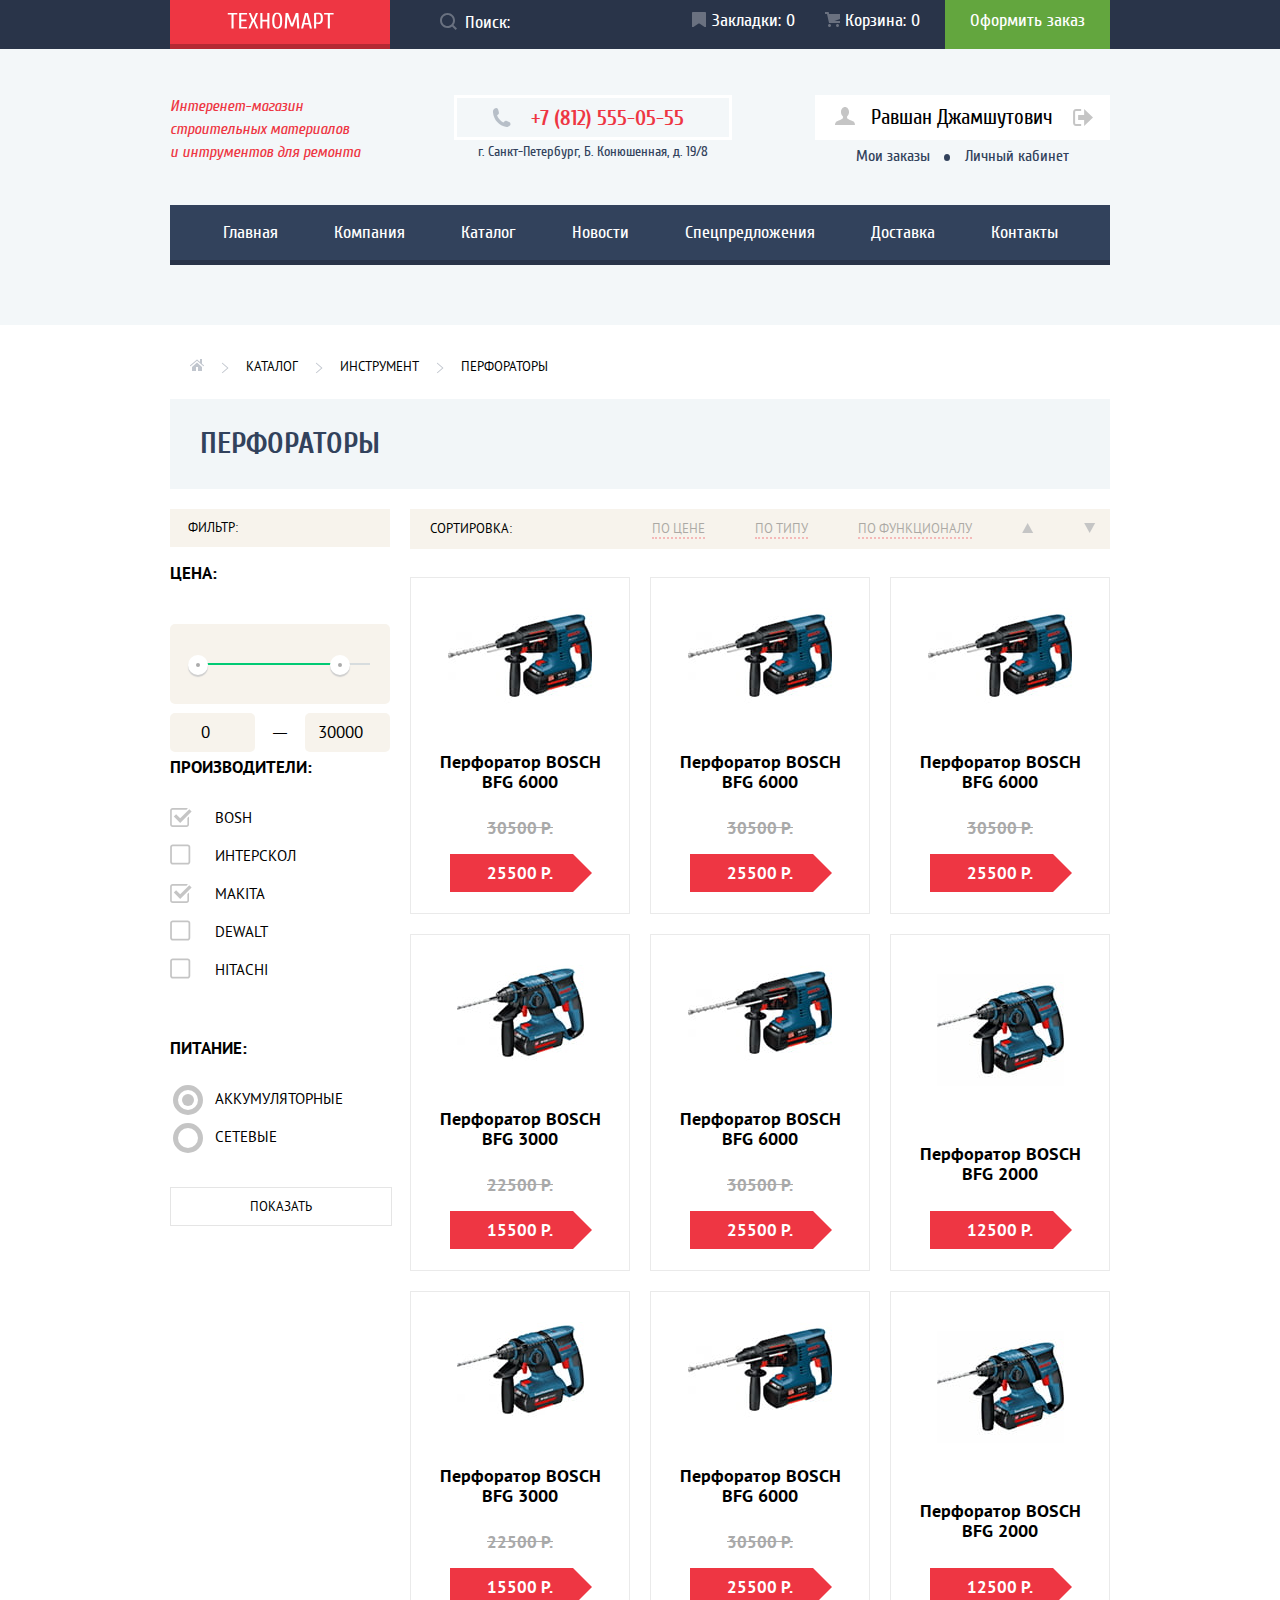
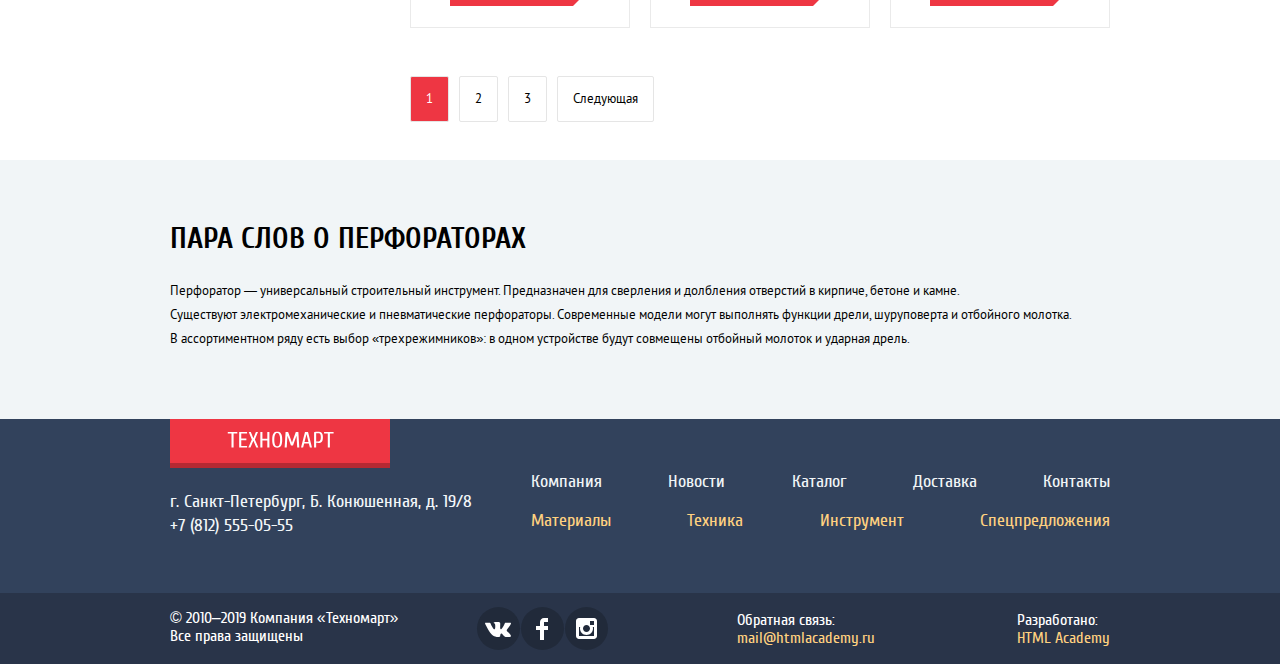
==== catalog.html @ a6823193 "слайдер" ====
<!DOCTYPE html>
<html class="page-catalog" lang="ru">
  <head>
    <meta charset="utf-8">
    <title>Каталог интернет-магазина Техномарт</title>
    <link href="./css/normalize.css" rel="stylesheet">
    <link href="./css/style.css" rel="stylesheet">
  </head>
  <body class="catalog-body">

    <header class="main-header">

      <section class="header-top">
        <div class="header-top-container">
          <h2 class="visually-hidden">Панель пользователя</h2>
          <a class="main-logo" href="index.html">
            <img src="img/logo.svg" width="107" height="17" alt="Логотип интернет-магазина «Техномарт»">
          </a>
          <form class="search-header" method="get" action="https://echo.htmlacademy.ru">
            <input id="search-header-input" name="search" type="text">
            <label class="search-header-top" for="search-header-input">Поиск:</label>
            <svg class="search-header-image" width="17" height="17" viewBox="0 0 17 17" fill="none" xmlns="http://www.w3.org/2000/svg">
              <path fill-rule="evenodd" clip-rule="evenodd" d="M13.458 12.044L17 15.586L15.586 17L12.044 13.458C10.782 14.421 9.21 15 7.5 15C3.35786 15 0 11.6421 0 7.5C0 3.35786 3.35786 0 7.5 0C11.6421 0 15 3.35786 15 7.5C15.0001 9.14309 14.4581 10.7403 13.458 12.044ZM7.5 2C4.467 2 2 4.467 2 7.5C2.00331 10.5362 4.4638 12.9967 7.5 13C10.532 13 13 10.532 13 7.5C13 4.467 10.532 2 7.5 2Z" fill="white" opacity=".3"/>
            </svg>
          </form>
          <div class="header-top-navigation">
            <a class="bookmarks-header-top" href="#">Закладки: 0</a>
            <a class="cart-header-top" href="#">Корзина: 0</a>
            <a class="order-header-top" href="#">Оформить заказ</a>
          </div>
        </div>
      </section>

      <section class="header-middle">
        <div class="header-middle-container">
          <h2 class="visually-hidden">Контакты и личный кабинет</h2>
          <i class="header-text">Интеренет-магазин строительных материалов и&nbsp;интрументов для ремонта</i>
          <div class="contact-header">
            <a class="phone-header" href="tel:+78125550555">+7 (812) 555-05-55</a>
            <p class="adress-header">г. Санкт-Петербург, Б. Конюшенная, д. 19/8</p>
          </div>
          <div class="user">
            <div class="user-name">
              <a class="persona-name" href="#">Равшан Джамшутович
                <svg class="user-avatar-image" width="20" height="18" viewBox="0 0 20 18" fill="none" xmlns="http://www.w3.org/2000/svg">
                  <path d="M17.881 14.166C15.737 13.431 13.625 12.5 12.674 11.776C12.017 11.275 11.904 10.158 12.157 9.361C13.275 8.458 14.021 6.884 14.021 5.083C14.021 2.276 12.221 0 10 0C7.77902 0 5.97901 2.276 5.97901 5.083C5.97901 6.884 6.72501 8.457 7.84201 9.36C8.09501 10.158 7.98302 11.275 7.32502 11.776C6.37502 12.5 4.26201 13.43 2.11801 14.166C-0.0259852 14.902 1.48343e-05 18 1.48343e-05 18H20C20 18 20.025 14.901 17.881 14.166Z" fill="#C5C5C5"/>
                </svg>
              </a>
              <a class="user-login-image" href="#">
                <svg width="20" height="17" viewBox="0 0 20 17" fill="none" xmlns="http://www.w3.org/2000/svg">
                  <path d="M20 8.5L11.125 0V6H5.125V11H11.125V17L20 8.5Z" fill="#C5C5C5"/>
                  <path d="M2.10598 13.952V3.048C2.12398 2.672 2.27698 1.991 3.11598 1.991H8.14297V0H3.11598C0.937975 0 0.111975 1.81 0.0869751 3.027V13.973C0.111975 15.189 0.937975 17 3.11598 17H8.14297V15.01H3.11598C2.27698 15.01 2.12398 14.327 2.10598 13.952Z" fill="#C5C5C5"/>
                </svg>
              </a>
            </div>
            <div class="persona-container">
              <a class="persona" href="#">Мои заказы</a>
              <a class="persona" href="#">Личный кабинет</a>
            </div>
          </div>
        </div>
      </section>

      <section class="header-bottom">
        <div class="header-bottom-container">
          <h2 class="visually-hidden">Главная навигация</h2>
          <nav class="header-navigation">
            <ul class="header-navigation-list">
              <li class="header-navigation-item">
                <a class="header-navigation-link" href="index.html">Главная</a>
              </li>
              <li class="header-navigation-item">
                <a class="header-navigation-link" href="#">Компания</a>
              </li>
              <li class="header-navigation-item">
                <a class="header-navigation-link" href="#">Каталог</a>
              </li>
              <li class="header-navigation-item">
                <a class="header-navigation-link" href="#">Новости</a>
              </li>
              <li class="header-navigation-item">
                <a class="header-navigation-link" href="#">Спецпредложения</a>
              </li>
              <li class="header-navigation-item">
                <a class="header-navigation-link" href="#">Доставка</a>
              </li>
              <li class="header-navigation-item">
                <a class="header-navigation-link" href="#">Контакты</a>
              </li>
            </ul>
          </nav>
        </div>
      </section>
    </header>

    <main>
      <h1 class="visually-hidden">Интернет-магазин «Техномарт»</h1>
      <div class="popular-container">
        <ul class="breadcrumbs-list">
          <li class="breadcrumbs-item">
            <a class="breadcrumbs-link" href="index.html">
              <img src="img/icon-home.svg" width="14" height="12" alt="Возврат на главную страницу" >
            </a>
          <li class="breadcrumbs-item">
            <a class="breadcrumbs-link" href="#">Каталог</a>
          </li>
          <li class="breadcrumbs-item">
            <a class="breadcrumbs-link" href="#">Инструмент</a>
          </li>
          <li class="breadcrumbs-item breadcrumbs-current">
            <a class="breadcrumbs-link" href="#">Перфораторы</a>
          </li>
        </ul>
      </div>

      <h1 class="title-catalog popular-container"><span>Перфораторы</span></h1>

      <div class="filter-container">
        <section class="filters">
          <h2 class="filter-title">Фильтр:</h2>
          <form class="filter" method="get" action="https://echo.htmlacademy.ru">
            <fieldset>
              <legend class="filter-legend">Цена:</legend>
              <div class="range-filter">
                <div class="range-controls">
                  <div class="scale">
                    <div class="bar"></div>
                  </div>
                  <div class="toggle toggle-min" tabindex="0"></div>
                  <div class="toggle toggle-max" tabindex="0"></div>
                </div>
                <div class="price-controls">
                  <label class="min-price">
                    <input type="number" name="min-price" value="0">
                  </label>
                  <span>&mdash;</span>
                  <label class="max-price">
                    <input type="number" name="max-price" value="30000">
                  </label>
                </div>
              </div>
              <legend class="filter-legend">Производители:</legend>
              <ul>
                <li class="filter-option filter-checkbox">
                  <input class="visually-hidden filter-input-checkbox filter-input" type="checkbox" name="Bosh" id="filter-Bosh" checked>
                  <label for="filter-Bosh">Bosh</label>
                  <svg class="checkbox-on" width="28" height="23" viewBox="0 0 28 23" fill="none" xmlns="http://www.w3.org/2000/svg">
                    <path d="M7.44735 7.48604L4.61835 10.315L12.4013 18.098L26.3333 4.16604L23.5053 1.33704L12.4013 12.439L7.44735 7.48604Z" fill="#C5C5C5"/>
                    <path d="M21.1624 20C21.1624 20.542 20.7044 21 20.1624 21H3.16235C2.62035 21 2.16235 20.542 2.16235 20V3C2.16235 2.458 2.62035 2 3.16235 2H20.0704L21.6554 0.415C21.2034 0.146542 20.688 0.00329969 20.1624 0H3.16235C1.51235 0 0.162354 1.35 0.162354 3V20C0.162354 21.65 1.51235 23 3.16235 23H20.1624C21.8124 23 23.1624 21.65 23.1624 20V10.171L21.1624 12.171V20Z" fill="#C5C5C5"/>
                </svg>
                </li>
                <li class="filter-option filter-checkbox">
                  <input class="visually-hidden filter-input-checkbox filter-input" type="checkbox" name="interscol" id="filter-interscol">
                  <label for="filter-interscol">Интерскол</label>
                  <svg class="checkbox-off" width="24" height="23" viewBox="0 0 24 23" fill="none" xmlns="http://www.w3.org/2000/svg">
                    <path fill-rule="evenodd" clip-rule="evenodd" d="M3.16235 0H20.1624C21.8124 0 23.1624 1.35 23.1624 3V20C23.1624 21.65 21.8124 23 20.1624 23H3.16235C1.51235 23 0.162354 21.65 0.162354 20V3C0.162354 1.35 1.51235 0 3.16235 0ZM21.1624 3C21.1624 2.458 20.7044 2 20.1624 2H3.16235C2.62035 2 2.16235 2.458 2.16235 3V20C2.16235 20.542 2.62035 21 3.16235 21H20.1624C20.7044 21 21.1624 20.542 21.1624 20V3Z" fill="#C5C5C5"/>
                  </svg>
                </li>
                <li class="filter-option filter-checkbox">
                  <input class="visually-hidden filter-input-checkbox filter-input" type="checkbox" name="Makita" id="filter-Makita" checked>
                  <label for="filter-Makita">Makita</label>
                  <svg class="checkbox-on" width="28" height="23" viewBox="0 0 28 23" fill="none" xmlns="http://www.w3.org/2000/svg">
                    <path d="M7.44735 7.48604L4.61835 10.315L12.4013 18.098L26.3333 4.16604L23.5053 1.33704L12.4013 12.439L7.44735 7.48604Z" fill="#C5C5C5"/>
                    <path d="M21.1624 20C21.1624 20.542 20.7044 21 20.1624 21H3.16235C2.62035 21 2.16235 20.542 2.16235 20V3C2.16235 2.458 2.62035 2 3.16235 2H20.0704L21.6554 0.415C21.2034 0.146542 20.688 0.00329969 20.1624 0H3.16235C1.51235 0 0.162354 1.35 0.162354 3V20C0.162354 21.65 1.51235 23 3.16235 23H20.1624C21.8124 23 23.1624 21.65 23.1624 20V10.171L21.1624 12.171V20Z" fill="#C5C5C5"/>
                  </svg>
                </li>
                <li class="filter-option filter-checkbox">
                  <input class="visually-hidden filter-input-checkbox filter-input" type="checkbox" name="malin-DeWalt" id="filter-DeWalt">
                  <label for="filter-DeWalt">DeWalt</label>
                  <svg class="checkbox-off" width="24" height="23" viewBox="0 0 24 23" fill="none" xmlns="http://www.w3.org/2000/svg">
                    <path fill-rule="evenodd" clip-rule="evenodd" d="M3.16235 0H20.1624C21.8124 0 23.1624 1.35 23.1624 3V20C23.1624 21.65 21.8124 23 20.1624 23H3.16235C1.51235 23 0.162354 21.65 0.162354 20V3C0.162354 1.35 1.51235 0 3.16235 0ZM21.1624 3C21.1624 2.458 20.7044 2 20.1624 2H3.16235C2.62035 2 2.16235 2.458 2.16235 3V20C2.16235 20.542 2.62035 21 3.16235 21H20.1624C20.7044 21 21.1624 20.542 21.1624 20V3Z" fill="#C5C5C5"/>
                  </svg>

                </li>
                <li class="filter-option filter-checkbox">
                  <input class="visually-hidden filter-input-checkbox filter-input" type="checkbox" name="Hitachi" id="filter-Hitachi">
                  <label for="filter-Hitachi">Hitachi</label>
                  <svg class="checkbox-off" width="24" height="23" viewBox="0 0 24 23" fill="none" xmlns="http://www.w3.org/2000/svg">
                    <path fill-rule="evenodd" clip-rule="evenodd" d="M3.16235 0H20.1624C21.8124 0 23.1624 1.35 23.1624 3V20C23.1624 21.65 21.8124 23 20.1624 23H3.16235C1.51235 23 0.162354 21.65 0.162354 20V3C0.162354 1.35 1.51235 0 3.16235 0ZM21.1624 3C21.1624 2.458 20.7044 2 20.1624 2H3.16235C2.62035 2 2.16235 2.458 2.16235 3V20C2.16235 20.542 2.62035 21 3.16235 21H20.1624C20.7044 21 21.1624 20.542 21.1624 20V3Z" fill="#C5C5C5"/>
                  </svg>
                </li>
              </ul>
            </fieldset>
            <fieldset>
              <legend class="filter-legend">Питание:</legend>
              <ul>
                <li class="filter-option filter-radio">
                  <input class="visually-hidden filter-input-radio filter-input" type="radio" name="product-group" value="battery" id="filter-battery" checked>
                  <label class="radio-label radio-label-checked" for="filter-battery">Аккумуляторные</label>
                </li>
                <li class="filter-option filter-radio">
                  <input class="visually-hidden filter-input-radio filter-input" type="radio" name="product-group" value="electricity" id="filter-electricity">
                 <label class="radio-label" for="filter-electricity">Сетевые</label>
                </li>
              </ul>
            </fieldset>
            <a class="filter-button" href="#">Показать</a>
          </form>
        </section>

        <section>
          <div class="sorting">
            <h2 class="sorting-title">Сортировка:</h2>
            <ul class="sorting-list">
              <li class="sorting-item">
                <a class="sorting-link" href="#">По цене</a>
              </li>
              <li class="sorting-item">
                <a class="sorting-link" href="#">По типу</a>
              </li>
              <li class="sorting-item">
                <a class="sorting-link" href="#">По функционалу</a>
              </li>
              <li>
                <a class="sorting-icon" href="#">
                  <svg width="12" height="10" viewBox="0 0 12 10" fill="none" xmlns="http://www.w3.org/2000/svg">
                    <path d="M5.66235 0L11.1624 10L0.162354 10" fill="#C5C5C5"/>
                  </svg>
                </a>
              </li>
              <li>
                <a class="sorting-icon" href="#">
                  <svg width="12" height="10" viewBox="0 0 12 10" fill="none" xmlns="http://www.w3.org/2000/svg">
                    <path d="M5.66235 10L0.162354 0H11.1624" fill="#C5C5C5"/>
                  </svg>
                </a>
              </li>
            </ul>
          </div>
          <h2 class="visually-hidden">Список Перфораторов</h2>
          <ul class="card-list-catalog">
            <li class="card">
              <a class="card-title" href="#">Перфоратор BOSCH BFG 6000</a>
              <div class="card-pic-container">
                <img class="card-pic" src="img/6000.jpg" width="144" height="128" alt="Перфоратор BOSCH BFG 6000">
              </div>
              <div class="card-block-price">
                <p class="old-price"><s>30500 Р.</s></p>
                <p class="card-price">25500 Р.</p>
              </div>
              <div class="card-hover">
                <a class="card-hover-buy" href="#">Купить</a>
                <a class="card-hover-bookmarks" href="#">В закладки</a>
              </div>
            </li>
            <li class="card">
              <a class="card-title" href="#">Перфоратор BOSCH BFG 6000</a>
              <div class="card-pic-container">
                <img class="card-pic" src="img/6000.jpg" width="144" height="128" alt="Перфоратор BOSCH BFG 6000">
              </div>
              <div class="card-block-price">
                <p class="old-price"><s>30500 Р.</s></p>
                <p class="card-price">25500 Р.</p>
              </div>
              <div class="card-hover">
                <a class="card-hover-buy" href="#">Купить</a>
                <a class="card-hover-bookmarks" href="#">В закладки</a>
              </div>
            </li>
            <li class="card">
              <a class="card-title" href="#">Перфоратор BOSCH BFG 6000</a>
              <div class="card-pic-container">
                <img class="card-pic" src="img/6000.jpg" width="144" height="128" alt="Перфоратор BOSCH BFG 6000">
              </div>
              <div class="card-block-price">
                <p class="old-price"><s>30500 Р.</s></p>
                <p class="card-price">25500 Р.</p>
              </div>
              <div class="card-hover">
                <a class="card-hover-buy" href="#">Купить</a>
                <a class="card-hover-bookmarks" href="#">В закладки</a>
              </div>
            </li>
            <li class="card">
              <a class="card-title" href="#">Перфоратор BOSCH BFG 3000</a>
              <div class="card-pic-container">
                <img class="card-pic" src="img/3000.jpg" width="127" height="112" alt="Перфоратор BOSCH BFG 3000">
              </div>
              <div class="card-block-price">
                <p class="old-price"><s>22500 Р.</s></p>
                <p class="card-price">15500 Р.</p>
              </div>
              <div class="card-hover">
                <a class="card-hover-buy" href="#">Купить</a>
                <a class="card-hover-bookmarks" href="#">В закладки</a>
              </div>
            </li>
            <li class="card">
              <a class="card-title" href="#">Перфоратор BOSCH BFG 6000</a>
              <div class="card-pic-container">
                <img class="card-pic" src="img/6000.jpg" width="144" height="128" alt="Перфоратор BOSCH BFG 6000">
              </div>
              <div class="card-block-price">
                <p class="old-price"><s>30500 Р.</s></p>
                <p class="card-price">25500 Р.</p>
              </div>
              <div class="card-hover">
                <a class="card-hover-buy" href="#">Купить</a>
                <a class="card-hover-bookmarks" href="#">В закладки</a>
              </div>
            </li>
            <li class="card">
              <a class="card-title" href="#">Перфоратор BOSCH BFG 2000</a>
              <div class="card-pic-container">
                <img class="card-pic" src="img/2000.jpg" width="127" height="112" alt="Перфоратор BOSCH BFG 2000">
              </div>
              <div class="card-block-price">
                <p class="card-price">12500 Р.</p>
              </div>
              <div class="card-hover">
                <a class="card-hover-buy" href="#">Купить</a>
                <a class="card-hover-bookmarks" href="#">В закладки</a>
              </div>
            </li>
            <li class="card">
              <a class="card-title" href="#">Перфоратор BOSCH BFG 3000</a>
              <div class="card-pic-container">
                <img class="card-pic" src="img/3000.jpg" width="127" height="112" alt="Перфоратор BOSCH BFG 3000">
              </div>
              <div class="card-block-price">
                <p class="old-price"><s>22500 Р.</s></p>
                <p class="card-price">15500 Р.</p>
              </div>
              <div class="card-hover">
                <a class="card-hover-buy" href="#">Купить</a>
                <a class="card-hover-bookmarks" href="#">В закладки</a>
              </div>
            </li>
            <li class="card">
              <a class="card-title" href="#">Перфоратор BOSCH BFG 6000</a>
              <div class="card-pic-container">
                <img class="card-pic" src="img/6000.jpg" width="144" height="128" alt="Перфоратор BOSCH BFG 6000">
              </div>
              <div class="card-block-price">
                <p class="old-price"><s>30500 Р.</s></p>
                <p class="card-price">25500 Р.</p>
              </div>
              <div class="card-hover">
                <a class="card-hover-buy" href="#">Купить</a>
                <a class="card-hover-bookmarks" href="#">В закладки</a>
              </div>
            </li>
            <li class="card">
              <a class="card-title" href="#">Перфоратор BOSCH BFG 2000</a>
              <div class="card-pic-container">
                <img class="card-pic" src="img/2000.jpg" width="127" height="112" alt="Перфоратор BOSCH BFG 2000">
              </div>
              <div class="card-block-price">
                <p class="card-price">12500 Р.</p>
              </div>
              <div class="card-hover">
                <a class="card-hover-buy" href="#">Купить</a>
                <a class="card-hover-bookmarks" href="#">В закладки</a>
              </div>
            </li>
          </ul>
          <ul class="pagination-list">
            <li class="pagination-item pagination-item-current"><a>1</a></li>
            <li class="pagination-item"><a href="#">2</a></li>
            <li class="pagination-item"><a href="#">3</a></li>
            <li class="pagination-item"><a href="#">Следующая</a></li>
          </ul>
        </section>
      </div>
      <div class="catalog-text">
        <div class="popular-container">
          <h2 class="catalog-text-heading">Пара слов о перфораторах</h2>
          <p class="catalog-text-content">Перфоратор — универсальный строительный инструмент. Предназначен для сверления и долбления отверстий в кирпиче, бетоне и камне.
            <br>Существуют электромеханические и пневматические перфораторы. Современные модели могут выполнять функции дрели, шуруповерта и отбойного молотка.
            В&nbsp;ассортиментном ряду есть выбор «трехрежимников»: в одном устройстве будут совмещены отбойный молоток и ударная дрель.
          </p>
        </div>
      </div>
    </main>

  <footer class="page-footer">
    <section class="footer-top">
      <div class="footer-top-container">
        <div class="footer-contact-container">
          <a class="main-logo">
            <img src="img/logo.svg" width="107" height="17" alt="Логотип интернет-магазина «Техномарт»">
          </a>
          <h2 class="visually-hidden">Контакты</h2>
          <div class="contact-footer">
            <p class="adress-footer">г. Санкт-Петербург, Б. Конюшенная, д. 19/8</p>
            <a class="phone-footer" href="tel:+78125550555">+7 (812) 555-05-55</a>
          </div>
        </div>
        <div class="footer-navigation-container">
          <nav class="footer-navigation">
            <ul class="footer-navigation-list">
              <li class="footer-navigation-item">
                <a class="footer-navigation-link" href="#">Компания</a>
              </li>
              <li class="footer-navigation-item">
                <a class="footer-navigation-link" href="#">Новости</a>
              </li>
              <li class="footer-navigation-item">
                <a class="footer-navigation-link" href="#">Каталог</a>
              </li>
              <li class="footer-navigation-item">
                <a class="footer-navigation-link" href="#">Доставка</a>
              </li>
              <li class="footer-navigation-item">
                <a class="footer-navigation-link" href="#">Контакты</a>
              </li>
            </ul>
          </nav>
          <ul class="footer-navigation-catalog-list">
            <li class="footer-navigation-catalog-item">
              <a class="footer-navigation-catalog-link" href="#">Материалы</a>
            </li>
            <li class="footer-navigation-catalog-item">
              <a class="footer-navigation-catalog-link" href="#">Техника</a>
            </li>
            <li class="footer-navigation-catalog-item">
              <a class="footer-navigation-catalog-link" href="#">Инструмент</a>
            </li>
            <li class="footer-navigation-catalog-item">
              <a class="footer-navigation-catalog-link" href="#">Спецпредложения</a>
            </li>
          </ul>
        </div>
      </div>
    </section>

    <section class="footer-bottom">
      <div class="popular-container footer-bottom-container">
        <p class="footer-bottom-text">
          © 2010–2019 Компания «Техномарт»<br>
          Все права защищены
        </p>
        <div class="footer-social">
          <h2 class="visually-hidden">Соц сети</h2>
          <ul class="social-list">
            <li>
              <a class="social-button" href="#">
                <span class="visually-hidden">Вконтакте</span>
                <img src="img/icon-vk.svg">
              </a>
            </li>
            <li>
              <a class="social-button" href="#">
                <span class="visually-hidden">Фейсбук</span>
                <img src="img/icon-fb.svg">
              </a>
            </li>
            <li>
              <a class="social-button" href="#">
                <span class="visually-hidden">Инстаграм</span>
                <img src="img/icon-insta.svg">
              </a>
            </li>
          </ul>
        </div>
        <div class="feedback">
          <p class="footer-copyright-text">Обратная связь:</p>
          <a class="footer-copyright-link" href="https://mail@htmlacademy.ru">mail@htmlacademy.ru</a>
        </div>
        <div class="feedback">
          <p class="footer-copyright-text">Разработано:</p>
          <a  class="footer-copyright-link" href="https://htmlacademy.ru">HTML Academy</a>
        </div>
      </div>
    </section>
  </footer>

  </body>
</html>
---- css/style.css ----
@charset "utf-8";

/*fonts*/

@font-face {
  font-family: 'Cuprum';
  font-style: normal;
  font-weight: 400;
  src: url('../fonts/cuprum.woff2') format('woff2'),
  url('../fonts/cuprum.woff') format('woff');
  font-display: swap;
}

@font-face {
  font-family: 'Cuprum';
  font-style: italic;
  font-weight: 400;
  src: url('../fonts/cuprumitalic.woff2') format('woff2'),
  url('../fonts/cuprumitalic.woff') format('woff');
  font-display: swap;
}

@font-face {
  font-family: 'Cuprum';
  font-style: normal;
  font-weight: 700;
  src: url('../fonts/cuprumbold.woff2') format('woff2'),
  url('../fonts/cuprumbold.woff') format('woff');
  font-display: swap;
}

@font-face {
  font-family: 'PT Sans';
  font-style: normal;
  font-weight: 400;
  src: url('../fonts/ptsans.woff2') format('woff2'),
  url('../fonts/ptsans.woff') format('woff');
  font-display: swap;
}

@font-face {
  font-family: 'PT Sans';
  font-style: normal;
  font-weight: 700;
  src: url('../fonts/ptsansbold.woff2') format('woff2'),
  url('../fonts/ptsansbold.woff') format('woff');
  font-display: swap;
}

:root {
  --black-basic: #000000;
  --white-basic: #ffffff;
  --white-text-rgba: rgba(255, 255, 255, 0.5);
  --white-background-rgba: rgba(255, 255, 255, 0.3);
  --yellow-text: #FFD180;

  --red-basic: #EE3643;
  --red-hover: #CA2C37;
  --red-click: #BA2732;

  --green-basic: #63A63E;
  --green-hover: #5FBB2D;
  --green-click: #518534;

  --gray-header-top: #293449;
  --gray-navigation: #32425C;
  --gray-navigation-click: #1D2739;
  --gray-basic: #3D546F;
  --gray-basic-light: #C5C5C5;
  --gray-radio-hover: #B5B5B5;
  --gray-background-service: #F1F5F7;
  --gray-title: #F9F5F0;
  --gray-filter: #F7F3EC;
  --gray-old-price: #A9A9A9;
  --gray-border: #EAEAEA;

  --yellow-special: #FFBF47;
  --blue-special: #3BBCE3;
  --purpule-special: #DC91D8;
  --green-special: #8ED78F;
  --yellow-delivery: #FFC047;
}

/* Global */

body {
  min-width: 940px;
  font-family: "Cuprum", Arial, sans-serif;
  font-size: 14px;
  line-height: 24px;
  font-weight: 400;
  box-sizing: border-box;
}

.page a, .page-catalog a {
  text-decoration: none;
  box-sizing: border-box;
}

.button {
  display: flex;
  flex-wrap: wrap;
  justify-content: center;
  align-items: center;
  font-size: 14px;
  line-height: 18px;
  text-align: center;
  text-transform: uppercase;
  width: 192px;
  min-height: 38px;
  color: var(--white-basic);
  background-color: var(--red-basic);
  box-sizing: border-box;
}

.button:hover {
  background-color: var(--red-hover);
}

.button:active {
  background-color: var(--red-click);
}


.visually-hidden {
  position: absolute;
  width: 1px;
  height: 1px;
  margin: -1px;
  border: 0;
  padding: 0;
  white-space: nowrap;
  clip-path: inset(100%);
  clip: rect(0 0 0 0);
  overflow: hidden;
}

/*Grid*/

.page, .page-catalog {
  height: 100%;
}

.page-body, .catalog-body {
  min-height: 100%;
  display: grid;
  grid-template-rows: min-content 1fr min-content;
  align-content: start;
  box-sizing: border-box;
}

/* header */

.main-header {
  display: grid;
  grid-template-rows: min-content 1fr min-content;
  margin-bottom: 10px;
  box-sizing: border-box;
}

/* header-top */

.header-top {
  background-color: var(--gray-header-top);
  box-sizing: border-box;
}
.header-top-container {
  display: flex;
  justify-content: space-between;
  width: 940px;
  min-height: 42px;
  margin: 0 auto;
  padding: 0;
  box-sizing: border-box;
}

.main-logo, .main-logo:hover {
  background-color: var(--red-basic);
  box-shadow: inset 0 -5px 0 rgba(0, 0, 0, 0.24);
  width: 220px;
  text-align: center;
  padding-top: 12px;
  padding-bottom: 12px;
  box-sizing: border-box;
}

.main-logo:active {
  background-color: var(--red-click);
}

.header-top-navigation {
  display: flex;
  flex-wrap: wrap;
  margin: 0;
  padding: 0;
  list-style: none;
  min-height: 42px;
  box-sizing: border-box;
}

.header-top-navigation a {
  display: block;
  padding: 9px 25px;
  box-sizing: border-box;
}

.search-header-top, .header-top-navigation a {
  font-size: 18px;
  color: var(--white-basic);
  box-sizing: border-box;
}

.search-header {
  position: relative;
  display: inline-block;
  box-sizing: border-box;
}

.search-header:hover .search-header-image path {
  opacity: 1;
}

.search-header input {
  min-height: 42px;
  padding-left: 42px;
  width: 228px;
  border: none;
  background-color: var(--gray-header-top);
  box-sizing: border-box;
}

.search-header-top {
  margin-left: 40px;
  position: absolute;
  top: 11px;
  left: 0;
  box-sizing: border-box;
}

.search-header input:active,
.search-header input:focus {
  background-color: var(--white-basic);
}

.search-header-image {
  position: absolute;
  left: 15px;
  top: 13px;
  width: 17px;
  height: 17px;
  box-sizing: border-box;
}

.search-header input:focus +label +.search-header-image path {
  fill: var(--red-basic);
  opacity: 1;
}

.search-header input:focus +label {
  opacity: 0;
}

.bookmarks-header-top, .cart-header-top {
  position: relative;
  padding-left: 30px;
  box-sizing: border-box;
}

.bookmarks-header-top:active,
.cart-header-top:active,
.bookmarks-header-top:active:before,
.cart-header-top:active:before {
  background-color: #161D29;
  opacity: 0.5;
}

.cart-header-top::before {
  content: "";
  position: absolute;
  top: 12px;
  left: 5px;
  width: 15px;
  height: 15px;
  background-image: url("../img/icon-cart.svg");
  background-repeat: no-repeat;
  background-position: 0 0;
  opacity: 0.3;
  box-sizing: border-box;
}

.bookmarks-header-top::before {
  content: "";
  position: absolute;
  top: 12px;
  left: 5px;
  width: 15px;
  height: 15px;
  background-image: url("../img/icon-bookmark.svg");
  background-repeat: no-repeat;
  background-position: 0 0;
  opacity: 0.3;
  box-sizing: border-box;
}
.bookmarks-header-top:hover:before,
.cart-header-top:hover:before {
  opacity: 1;
}

.order-header-top {
  background-color: var(--green-basic);
  box-sizing: border-box;
 }

.order-header-top:hover {
  background-color: var(--green-hover);
}

.order-header-top:active {
  background-color: var(--green-click);
  color: var(--white-text-rgba);
}

/*header-middle*/

.header-middle {
  background-color: #F3F7F9;
  box-sizing: border-box;
}
.header-middle-container {
  display: flex;
  justify-content: space-between;
  align-items: flex-start;
  width: 940px;
  margin: auto;
  margin-top: 46px;
  margin-bottom: 40px;
  padding: 0;
  box-sizing: border-box;
}

.header-text {
  height: auto;
  font-size: 16px;
  line-height: 23px;
  max-width: 200px;
  color: var(--red-basic);
  box-sizing: border-box;
}

.contact-header {
  box-sizing: border-box;
}

.phone-header {
  display: flex;
  min-height: 45px;
  align-items: center;
  position: relative;
  font-size: 21px;
  line-height: 30px;
  font-weight: 700;
  padding-left: 74px;
  padding-right: 45px;
  color: var(--red-basic);
  background-color: #F3F7F9;
  border: 3px solid var(--white-basic);
  box-sizing: border-box;
}

.phone-header::before {
  content: "";
  position: absolute;
  left: 35px;
  top: 10px;
  width: 19px;
  height: 19px;
  background-image: url("../img/icon-phone.svg");
  background-repeat: no-repeat;
  background-position: 0 0;
  box-sizing: border-box;
}

.adress-header {
  color: var(--gray-navigation);
  text-align: center;
  box-sizing: border-box;
  margin: 0;
}

.authorization {
  display: flex;
  align-items: center;
  justify-self: end;
  box-sizing: border-box;
}

.authorization-login, .authorization-registration {
  display: flex;
  align-items: center;
  min-height: 45px;
  font-size: 21px;
  line-height: 21px;
  text-align: center;
  color: var(--black-basic);
  background-color: var(--white-basic);
  box-sizing: border-box;
}

.authorization-login {
  position: relative;
  padding-left: 45px;
  padding-right: 27px;
  box-sizing: border-box;
}

.authorization-registration {
  padding-left: 24px;
  padding-right: 24px;
  margin-left: 10px;
  box-sizing: border-box;
}

.authorization a:hover {
  color: var(--red-basic);
}

.authorization-login:hover path,
.persona-name:hover path,
.user-login-image:hover path {
  fill: var(--gray-basic);
}

.authorization-login:active path,
.persona-name:active path,
.user-login-image:active path {
  fill: var(--gray-basic-light);
}

.authorization a:active {
  color: var(--gray-basic-light);
}

.authorization-login-image {
  position: absolute;
  width: 21px;
  height: 17px;
  left: 20px;
  top: 13px;
  box-sizing: border-box;
}

/* header-bottom */

.header-bottom {
  background-color: #F3F7F9;
  box-sizing: border-box;
}

.header-bottom-container {
  margin: auto;
  margin-bottom: 60px;
  width: 940px;
  background-color: var(--gray-navigation);
  box-shadow: inset 0 -5px 0 var(--gray-header-top);
  box-sizing: border-box;
}

.header-navigation-list {
  display: flex;
  justify-items: center;
  flex-wrap: wrap;
  margin: 0;
  padding: 0;
  list-style: none;
  min-height: 60px;
  box-sizing: border-box;
}

.header-navigation-item {
  list-style: none;
}

.header-navigation-link {
  display: block;
  padding: 16px 28px 20px;
  font-size: 18px;
  color: var(--white-basic);
  box-sizing: border-box;
}

.header-navigation li:first-child {
  padding-left: 25px;
  box-sizing: border-box;
}

.header-navigation-link:hover {
  background-color: var(--gray-header-top);
}

.header-navigation-link:active {
  opacity: 0.5;
  background-color: var(--gray-navigation-click);
}

/*main */

/* features */

.popular-container {
  width: 940px;
  margin: 0 auto;
  padding: 0;
  box-sizing: border-box;
}
.features {
  display: grid;
  grid-template-columns: repeat(3,1fr);
  grid-template-rows: repeat(3,1fr);
  gap: 20px;
  width: 940px;
  margin: 0 auto;
  margin-top: 49px;
  padding: 0;
  box-sizing: border-box;
}
.feature-item {
  display: flex;
  flex-direction: column;
  align-items: start;
  justify-content: center;
  position: relative;
  margin: 0;
  padding: 0;
  box-sizing: border-box;
}
.feature-name {
  font-weight: 700;
  font-size: 24px;
  line-height: 30px;
  padding-left: 23px;
  padding-bottom: 7px;
  color: var(--white-basic);
  box-sizing: border-box;
}

.feature-link {
  display: flex;
  justify-content: center;
  align-items: center;
  line-height: 18px;
  width: 135px;
  height: 38px;
  box-sizing: border-box;
  text-transform: uppercase;
  margin-left: 23px;
  margin-top: 7px;
  color: var(--white-basic);
  background-color: var(--white-background-rgba);
}

.feature-link:hover {
  background-color: rgba(197, 197, 197, 0.3);
}

.feature-link:active {
  background-color: rgba(169, 169, 169, 0.3);
}

.feature-image {
  position: absolute;
  right: 15%;
  top: 25%;
  box-sizing: border-box;
}

.feature-materials {
  background-color: var(--yellow-special);
}

.feature-materials::after {
  content: "";
  position: absolute;
  right: 0;
  top: 0;
  width: 70px;
  height: 70px;
  background-image: url("../img/new.svg");
  background-repeat: no-repeat;
  background-position: 0 0;
  box-sizing: border-box;
}

.feature-tool {
  background-color: var(--blue-special);
}

.feature-technics {
  background-color: var(--purpule-special);
}

.feature-discount {
  background-color: var(--green-special);
}

.feature-delivery {
  background-color: var(--yellow-delivery);
}

.slider {
  grid-column-start: 1;
  grid-column-end: 3;
  grid-row-start: 2;
  grid-row-end: 4;
  position: relative;
  width: 620px;
  height: 266px;
  padding-left: 24px;
  box-sizing: border-box;
}

.slider-wrapper-1 {
  background-color: var(--red-basic);
  background-image: url("../img/man.jpg");
}

.slider-wrapper-2 {
  background-color: var(--red-basic);
  background-image: url("../img/man-2.jpg");
}

.slider-list {
  margin: 0;
  padding: 0;
  list-style: none;
}

.slide {
  display: none;
}

.slide-current {
  display: block;
}

.slider-title {
  font-size: 30px;
  line-height: 30px;
  text-transform: uppercase;
  color: var(--white-basic);
  margin-top: 23px;
  margin-bottom: 0;
  box-sizing: border-box;
}

.slider-text {
  font-size: 18px;
  color: var(--white-basic);
  margin-top: 5px;
  box-sizing: border-box;
}

.button-control-back, .button-control-next {
  padding: 0;
  width: 22px;
  height: 40px;
  background-color: transparent;
  border: none;
  box-sizing: border-box;
  cursor: pointer;
}

.button-control-back {
  position: absolute;
  top: 45%;
  background-image: url("../img/icon-left.svg");
  background-repeat: no-repeat;
  background-position: 0 0;
}
.button-control-next {
  position: absolute;
  top: 45%;
  right: 20px;
  background-image: url("../img/icon-left.svg");
  transform: rotate(180deg);
  background-repeat: no-repeat;
  background-position: 0 0;
}

.slider-button {
  position: absolute;
  top: 200px;
  box-sizing: border-box;
}

/* popular */

.popular {
  display: flex;
  justify-content: space-between;
  align-items: center;
  background-color: var(--gray-title);
  margin: 59px 0 20px;
  box-sizing: border-box;
  padding-right: 19px;
}

.title {
  font-size: 30px;
  line-height: 30px;
  text-transform: uppercase;
  color: var(--gray-navigation);
  margin: 29px 28px 30px;
  box-sizing: border-box;
}

/* card */

.card-list {
  display: grid;
  grid-template-columns: repeat(4, 1fr);
  gap: 20px;
  margin: 0;
  padding: 0;
  box-sizing: border-box;
}

.card {
  display: flex;
  flex-direction: column;
  align-items: center;
  justify-content: center;
  position: relative;
  margin: 0;
  padding: 0;
  list-style: none;
  background-color: var(--white-basic);
  border: 1px solid var(--gray-border);
  box-sizing: border-box;
}

.card:hover {
  background-color: var(--white-basic);
  border: 1px solid var(--gray-border);
  box-sizing: border-box;
  filter: drop-shadow(0px 4px 20px rgba(0, 0, 0, 0.15));
}

.card:hover img {
  display: none;
}

.card-pic {
  max-width: 100%;
  margin: auto;
  box-sizing: border-box;
}

.card-hover {
  display: none;
  min-height: 164px;
  margin: auto;
  align-content: center;
  box-sizing: border-box;
}

.card-hover a {
  display: flex;
  flex-direction: column;
  align-items: center;
  justify-content: center;
  margin: 5px;
  width: 135px;
  min-height: 38px;
  box-sizing: border-box;
}

.card:hover .card-hover {
  display: block;
}

.card-title {
  display: block;
  font-family: "PT Sans", Arial, sans-serif;
  font-weight: 700;
  font-size: 18px;
  line-height: 20px;
  padding: 0 25px;
  margin: 10px 0;
  text-align: center;
  color: var(--black-basic);
  order: 1;
  box-sizing: border-box;
}

.card-pic-container {
  min-height: 164px;
  margin: auto;
  align-content: center;
  box-sizing: border-box;
}

.card-block-price {
  display: block;
  order: 2;
  box-sizing: border-box;
 }

.old-price {
  font-family: "PT Sans", Arial, sans-serif;
  font-weight: 700;
  font-size: 17px;
  line-height: 18px;
  text-align: center;
  text-transform: uppercase;
  color: var(--gray-old-price);
  box-sizing: border-box;
}

.card-price {
  position: relative;
  font-family: "PT Sans", Arial, sans-serif;
  font-weight: 700;
  font-size: 17px;
  line-height: 18px;
  width: 141px;
  padding-top: 10px;
  padding-bottom: 10px;
  margin-bottom: 21px;
  text-align: center;
  text-transform: uppercase;
  color: var(--white-basic);
  background-color: var(--red-basic);
  box-sizing: border-box;
}

.card-price::after {
  content: "";
  position: absolute;
  top: 0;
  right: -20px;
  border: 19px solid var(--white-basic);
  border-left-color: var(--red-basic);
  box-sizing: border-box;
}

.card-new::after {
  position: absolute;
  content: '';
  top: 0;
  right: 0;
  width: 70px;
  height: 70px;
  background: url("../img/new.svg");
  background-repeat: no-repeat;
  background-position: 0 0;
  box-sizing: border-box;
}

.card-hover-buy {
  line-height: 18px;
  text-align: center;
  text-transform: uppercase;
  color: var(--white-basic);
  background-color: var(--green-basic);
  box-shadow: inset 0px -3px 0px #367315;
  border-radius: 2px;
  box-sizing: border-box;
}

.card-hover-buy:hover {
  background-color: var(--green-hover);
}

.card-hover-buy:active {
  background-color: var(--green-click);
}

.card-hover-bookmarks {
  line-height: 18px;
  text-align: center;
  text-transform: uppercase;
  color: var(--gray-navigation);
  background-color: var(--white-basic);
  border: 3px solid  var(--green-basic);
  border-radius: 2px;
  box-sizing: border-box;
}

.card-hover-bookmarks:hover {
  border: 3px solid  var(--gray-navigation);
}

.card-hover-bookmarks:active {
  opacity: 0.5;
}

/* manufacturers */

.manufacturers-list {
  display: grid;
  grid-template-columns: repeat(4, 1fr);
  grid-template-rows: 1fr 1fr;
  gap: 20px;
  margin: 0;
  margin-bottom: 70px;
  padding: 0;
  list-style: none;
  box-sizing: border-box;
}

.logo-manufacturers {
  display: flex;
  align-items: center;
  justify-content: center;
  background-color: var(--white-basic);
  border: 1px solid var(--gray-border);
  color: var(--black-basic);
  box-sizing: border-box;
  width: 220px;
  height: 145px;
}

.logo-manufacturers:hover, .logo-manufacturers:active {
  filter: drop-shadow(0px 4px 20px rgba(0, 0, 0, 0.15));
}

.logo-manufacturers:active {
  opacity: 0.5;
}

/* service */

.service, .catalog-text {
  background-color: var(--gray-background-service);
  box-sizing: border-box;
}

.service-title {
  font-size: 30px;
  line-height: 30px;
  padding-top: 64px;
  text-transform: uppercase;
  color: var(--black-basic);
  box-sizing: border-box;
}

.service-text {
  font-family: "PT Sans", Arial, sans-serif;
  font-size: 13px;
  color: var(--black-basic);
  box-sizing: border-box;
  max-width: 460px;
}

.service-container {
  position: relative;
  display: flex;
  justify-items: left;
  margin-top: 67px;
  padding: 0;
  box-sizing: border-box;
}

.service-list {
  position: relative;
  width: 240px;
  list-style: none;
  margin-top: 10px;
  margin-bottom: 99px;
  padding: 0;
  box-sizing: border-box;
}

.service-list::before {
  content: "";
  position: absolute;
  right: 0;
  top: -50px;
  width: 10px;
  height: 279px;
  background: url("../img/roll.png");
  background-repeat: no-repeat;
  background-position: 0 0;
  box-sizing: border-box;
}

.service-item {
  display: flex;
  flex-wrap: wrap;
  flex-direction: column;
  box-sizing: border-box;
  min-width: 240px;
}

.service-item a {
  display: flex;
  align-items: center;
  font-size: 21px;
  line-height: 30px;
  font-weight: 700;
  padding-left: 22px;
  min-height: 61px;
  color: var(--white-basic);
  background-color: var(--gray-navigation);
  box-shadow: 0px 1px 0px var(--gray-header-top), inset 0px 1px 0px #405069;
  box-sizing: border-box;
}

.service-item a:hover {
  background-color: var(--gray-header-top);
}

.service-item a:active {
  color: var(--gray-navigation);
  background-color: var(--white-basic);
  box-shadow: 0px 1px 0px var(--white-basic), inset 0px 1px 0px var(--white-basic);
}

.service-item-current a,
.service-item-current a:hover,
.service-item-current a:focus,
.service-item-current a:active {
  color: var(--gray-navigation);
  background-color: var(--white-basic);
  box-shadow: 0px 1px 0px var(--white-basic), inset 0px 1px 0px var(--white-basic);
  box-sizing: border-box;
}

.service-slider {
  box-sizing: border-box;
  padding-left: 80px;
  max-width: 380px;
  z-index: 2;
}

.service-image {
  position: absolute;
  top: 20px;
  right: 0;
  box-sizing: border-box;
  z-index: 1;
}

.title-delivery {
  margin: 0;
  padding: 0;
  box-sizing: border-box;
}

/* transport*/

.transport-service {
  display: flex;
  flex-direction: column;
  padding: 0;
  margin: 0;
  box-sizing: border-box;
}

.pickup {
  display: flex;
  flex-direction: column;
  padding: 0;
  margin: 0;
  justify-self: end;
  width: 300px;
  box-sizing: border-box;
}

.maps {
  width: 300px;
  height: 158px;
  margin-bottom: 25px;
  margin-top: 8px;
  box-sizing: border-box;
}

.button-maps {
  width: 100%;
  box-sizing: border-box;
}

.transport {
  display: flex;
  justify-content: space-between;
  box-sizing: border-box;
  margin-bottom: 70px;

}

.carrier-list {
  list-style: none;
  margin: 0;
  padding: 0;
  margin-bottom: 20px;
  box-sizing: border-box;
}

.carrier-item {
  position: relative;
  padding-left: 37px;
  font-size: 18px;
  color: var(--black-basic);
  box-sizing: border-box;
}

.carrier-item::before {
  content: "";
  position: absolute;
  top: 10px;
  left: 2px;
  width: 25px;
  height: 2px;
  background-color: var(--red-basic);
  box-sizing: border-box;
}

/*footer*/

.page-footer {
  display: grid;
  grid-template-rows: min-content min-content;
  margin-top: 0;
  box-sizing: border-box;
}

.footer-top {
  background-color: var(--gray-navigation);
  box-sizing: border-box;
}

.footer-top-container {
  display: grid;
  grid-template-columns: 321px 1fr;
  width: 940px;
  margin: auto;
  padding: 0;
  box-sizing: border-box;
}

.footer-contact-container {
  display: flex;
  flex-direction: column;
  box-sizing: border-box;
}

.contact-footer {
  margin-top: 22px;
  margin-bottom: 54px ;
  box-sizing: border-box;
}

.phone-footer,
.adress-footer {
  font-size: 18px;
  color: #F3F7F9;
  margin: 0;
  box-sizing: border-box;
}

.footer-navigation-container {
  margin-top: 37px;
  box-sizing: border-box;
}

.footer-navigation-list,
.footer-navigation-catalog-list {
  list-style: none;
  display: flex;
  justify-content: space-between;
  box-sizing: border-box;
}

.footer-navigation-link {
  font-size: 18px;
  color: var(--gray-background-service);
  box-sizing: border-box;
}

.footer-navigation-catalog-link {
  font-size: 18px;
  color: var(--yellow-text);
  box-sizing: border-box;
}

.footer-navigation-link:hover,
.footer-navigation-catalog-link:hover {
  text-decoration-line: underline;
}

.footer-navigation-link:active,
.footer-navigation-catalog-link:active {
  text-decoration-line: none;
  opacity: 0.5;
}

/* footer-bottom */

.footer-bottom-container {
  display: grid;
  grid-template-columns: repeat(4, 1fr);
  box-sizing: border-box;
}

.footer-bottom {
  background-color: var(--gray-header-top);
  box-sizing: border-box;
}

.footer-bottom-text {
  font-size: 16px;
  line-height: 18px;
  color: var(--white-basic);
  box-sizing: border-box;
}

.footer-social {
  max-width: 180px;
  justify-self: center;
  text-align: center;
  box-sizing: border-box;
}

.social-list {
  display: flex;
  flex-wrap: wrap;
  justify-content: space-between;
  list-style: none;
  box-sizing: border-box;
}

.social-button {
  display: flex;
  align-items: center;
  justify-content: center;
  margin-right: 1px;
  width: 43px;
  height: 43px;
  color: var(--white-basic);
  background-color: #212A3A;
  border-radius: 50%;
  box-sizing: border-box;
}

.social-button:hover,
.social-button:active {
  background-color: var(--red-basic);
}

.footer-copyright-text {
  font-size: 16px;
  line-height: 18px;
  color: var(--white-basic);
  margin: 0;
  box-sizing: border-box;
}

.feedback {
  display: flex;
  flex-direction: column;
  justify-self: end;
  justify-content: center;
  align-items: start;
  box-sizing: border-box;
}

.footer-copyright-link {
  font-size: 16px;
  line-height: 18px;
  color: var(--yellow-text);
  margin: 0;
  box-sizing: border-box;
}

.footer-copyright-link:hover {
  text-decoration-line: underline;
}

.footer-copyright-link:active {
  color: var(--red-basic);
  text-decoration-line: none;
}

/*catalog*/

.user {
  display: flex;
  flex-direction: column;
  box-sizing: border-box;
}

.user-name {
  display: flex;
  justify-content: space-between;
  box-sizing: border-box;
  background-color: var(--white-basic);
  align-items: center;
  min-height: 45px;
}

.user-login-image {
  width: 20px;
  height: 17px;
  margin-right: 17px;
}

.user-avatar-image {
  position: absolute;
  width: 20px;
  height: 18px;
  left: 20px;
  top: 0px;
  box-sizing: border-box;
}

.persona-name {
  font-size: 21px;
  line-height: 21px;
  color: var(--black-basic);
  box-sizing: border-box;
  padding-left: 56px;
}

.persona-container {
  display: flex;
  flex-wrap: wrap;
  padding: 0;
  justify-content: center;
  margin-top: 7px;
  box-sizing: border-box;
}

.persona-container a {
  position: relative;
  margin-right: 35px;
}

.persona-container a:last-child {
  margin-right: 0;
}

.persona-container a::after {
  content: "";
  position: absolute;
  right: -20px;
  top: 7px;
  width: 6px;
  height: 7px;
  background-color: var(--gray-navigation);
  box-sizing: border-box;
  border-radius: 50%;
}

.persona-container a:last-child:after {
  display: none;
}

.persona {
  font-size: 16px;
  line-height: 18px;
  display: flex;
  justify-content: space-between;
  align-items: center;
  text-align: center;
  color: var(--gray-navigation);
  box-sizing: border-box;
}

.persona:hover {
  color: var(--red-basic);
}

.persona-container a:hover:after {
  background-color: var(--red-basic);
}

.persona-container a:active:after {
  background-color: var(--gray-basic-light);
}

.persona:active, .persona-name:active {
  color: var(--gray-basic-light);
}

.persona-name {
  position: relative;
  padding-left: 56px;
  padding-right: 20px;
  color: var(--black-basic);
  box-sizing: border-box;
}

.breadcrumbs-list {
  display: flex;
  justify-content: flex-start;
  flex-wrap: wrap;
  padding: 0;
  margin: 20px;
  list-style: none;
  box-sizing: border-box;
}

.breadcrumbs-item {
  position: relative;
  margin-right: 42px;
  box-sizing: border-box;
}

.breadcrumbs-item::after {
  content: "";
  position: absolute;
  top: 7px;
  right: -25px;
  width: 8px;
  height: 12px;
  background-image: url("../img/icon-right-small.svg");
  box-sizing: border-box;
}

.breadcrumbs-current::after {
   display: none;
}

.breadcrumbs-link {
  font-family: "PT Sans", Arial, sans-serif;
  font-size: 13px;
  line-height: 18px;
  text-transform: uppercase;
  color: var(--black-basic);
  box-sizing: border-box;
}

.title-catalog {
  font-size: 30px;
  line-height: 30px;
  padding: 30px;
  width: 940px;
  margin-bottom: 20px;
  text-transform: uppercase;
  color: var(--gray-navigation);
  background-color: #F2F6F8;
  box-sizing: border-box;
}

/* Filters */

.filter-container {
  display: grid;
  grid-template-columns: 220px 1fr;
  gap: 20px;
  width: 940px;
  margin: 0 auto;
  padding: 0;
  box-sizing: border-box;
}

.filter-title {
  font-family: "PT Sans", Arial, sans-serif;
  font-weight: 400;
  font-size: 13px;
  line-height: 18px;
  padding: 10px 18px;
  margin-top: 0;
  text-transform: uppercase;
  color: var(--black-basic);
  background-color: var(--gray-filter);
  box-sizing: border-box;
}

.filter fieldset {
  padding: 0;
  margin: 0;
  margin-bottom: 30px;
  border: none;
  box-sizing: border-box;
}

.filter fieldset:first-child {
  margin-bottom: 35px;
}

.filter-legend {
  font-family: "PT Sans", Arial, sans-serif;
  font-weight: 700;
  font-size: 17px;
  line-height: 30px;
  text-transform: uppercase;
  margin-bottom: 26px;
  box-sizing: border-box;
}

.filter ul {
  padding: 0;
  margin: 0;
  list-style: none;
  line-height: 18px;
  box-sizing: border-box;
}

.filter-option {
  margin-bottom: 19px;
  padding-left: 45px;
  box-sizing: border-box;
}

.filter-option label {
  position: relative;
  display: block;
  cursor: pointer;
  user-select: none;
  box-sizing: border-box;
}

.filter-input-checkbox + label,
.filter-input-radio + label {
  font-family: "PT Sans", Arial, sans-serif;
  font-size: 15px;
  line-height: 19px;
  text-transform: uppercase;
  box-sizing: border-box;
}

.filter-checkbox {
  position: relative;
}

.filter-checkbox:hover .checkbox-off path,
.filter-checkbox:hover .checkbox-on path {
  fill: var(--gray-radio-hover)
}

.checkbox-off {
  content: "";
  position: absolute;
  width: 21px;
  height: 21px;
  left: 0;
  top: -2px;
  margin: 0;
  padding: 0;
  box-sizing: border-box;
}

.checkbox-on {
  content: "";
  position: absolute;
  width: 23px;
  height: 23px;
  left: 0;
  top: -2px;
  margin: 0;
  padding: 0;
  box-sizing: border-box;
}

.radio-label::before {
  content: "";
  position: absolute;
  left: -42px;
  top: -4px;
  width: 20px;
  height: 20px;
  border: 5px solid var(--gray-basic-light);
  border-radius: 50%;
}

.radio-label-checked::after {
  content: "";
  position: absolute;
  top: 5px;
  left: -33px;
  width: 12px;
  height: 12px;
  background-color: var(--gray-basic-light);
  border-radius: 50%;
}

.radio-label-checked:hover:after {
  background-color: var(--gray-radio-hover);
}
.radio-label:hover:before {
  border-color: var(--gray-radio-hover);
}

.filter-button {
  font-family: "PT Sans", Arial, sans-serif;
  font-size: 13px;
  line-height: 18px;
  text-align: center;
  text-transform: uppercase;
  color: var(--black-basic);
  background-color: var(--white-basic);
  border: 1px solid #E5E5E5;
  box-sizing: border-box;
  padding: 10px 79px;
}

.sorting {
  display: grid;
  grid-template-columns: min-content 1fr ;
  min-height: 38px;
  background-color: var(--gray-filter);
  margin-bottom: 28px;
  box-sizing: border-box;
}

.sorting-title {
  font-family: "PT Sans", Arial, sans-serif;
  font-weight: 400;
  font-size: 13px;
  line-height: 18px;
  padding-left: 20px;
  padding-right: 140px;
  text-transform: uppercase;
  color: var(--black-basic);
  box-sizing: border-box;
}

.sorting-list {
  display: flex;
  justify-content: space-between;
  flex-wrap: wrap;
  align-items: center;
  padding: 0;
  padding-right: 14px;
  margin: 0;
  list-style: none;
  box-sizing: border-box;
}

.sorting-link {
  font-family: "PT Sans", Arial, sans-serif;
  font-weight: 400;
  font-size: 13px;
  line-height: 18px;
  text-transform: uppercase;
  color: var(--black-basic);
  opacity: 0.3;
  border-bottom: 2px dotted var(--red-basic);
  box-sizing: border-box;
}

.sorting-link:hover {
  opacity: 1;
  border-bottom: 2px solid var(--red-basic);
}

.sorting-link:active {
  opacity: 1;
  color: var(--red-basic);
  border-bottom: none;
}

.sorting-icon:hover path {
  fill: var(--black-basic);
}

.sorting-icon:active path {
  fill: var(--red-basic);
}

.card-list-catalog {
  display: grid;
  grid-template-columns: repeat(3,1fr);
  gap: 20px;
  list-style: none;
  padding: 0;
  margin: 0;
  box-sizing: border-box;
}

/* range*/

.range-filter {
  width: 220px;
  margin-top: 10px;
}

.range-controls {
  position: relative;
  height: 41px;
  margin-bottom: 9px;
  padding-top: 39px;
  padding-right: 20px;
  padding-left: 20px;
  background-color: var(--gray-filter);
  border-radius: 5px;
}

.range-controls .scale {
  height: 2px;
  background-color: #D7DCDE;
}

.range-controls .bar {
  width: 80%;
  height: 2px;
  background: #00ca74;
}

.range-controls .toggle {
  position: absolute;
  top: 31px;
  left: 0;
  width: 4px;
  height: 4px;
  padding: 0;
  border: 8px solid #ffffff;
  background-color: #ABABAB;
  border-radius: 50%;
  box-shadow: 0 2px 1px 0 #cfcfcf;
  cursor: pointer;
}

.range-controls .toggle-min {
  left: 18px;
}

.range-controls .toggle-max {
  left: 160px;
}

.price-controls {
  display: flex;
  justify-content: space-between;
  align-items: center;
  box-sizing: border-box;
}

.price-controls label {
  font-family: "PT Sans", Arial, sans-serif;
  font-size: 16px;
  text-align: center;
  text-transform: uppercase;
  color: #444444;
  box-sizing: border-box;
}

.price-controls input {
  font-family: "PT Sans", Arial, sans-serif;
  font-size: 17px;
  width: 85px;
  padding: 10px;
  text-align: center;
  color: var(--black-basic);
  border: none;
  border-radius: 5px;
  background-color: var(--gray-filter);
  box-sizing: border-box;
}

/* Pagination */

.pagination-list {
  display: flex;
  flex-wrap: wrap;
  padding: 0;
  margin-top: 48px;
  list-style: none;
  box-sizing: border-box;
}

.pagination-item {
  box-sizing: border-box;
  margin-right: 10px;
}

.pagination-item:last-child {
  margin-right: 0;
}

.pagination-item a {
  font-family: "PT Sans", Arial, sans-serif;
  font-size: 13px;
  text-align: center;
  display: block;
  padding: 10px 15px;
  color: var(--black-basic);
  background-color: var(--white-basic);
  border: 1px solid #E5E5E5;
  border-radius: 2px;
  box-sizing: border-box;
}

.pagination-item a:hover, .filter-button:hover {
  border: 1px solid var(--gray-basic-light);
}
.pagination-item a:active, .filter-button:active {
  border: 1px solid var(--red-basic);
}

.pagination-item-current a,
.pagination-item-current a:hover,
.pagination-item-current a:focus,
.pagination-item-current a:active {
  color: var(--white-basic);
  background-color: var(--red-basic);
  box-sizing: border-box;
}

.catalog-text-heading {
  font-size: 30px;
  line-height: 30px;
  padding-top: 64px;
  text-transform: uppercase;
  color: var(--black-basic);
  box-sizing: border-box;
}

.catalog-text-content {
  font-family: "PT Sans", Arial, sans-serif;
  font-size: 13px;
  color: var(--black-basic);
  box-sizing: border-box;
  margin-bottom: 0;
  padding-bottom: 68px;
}
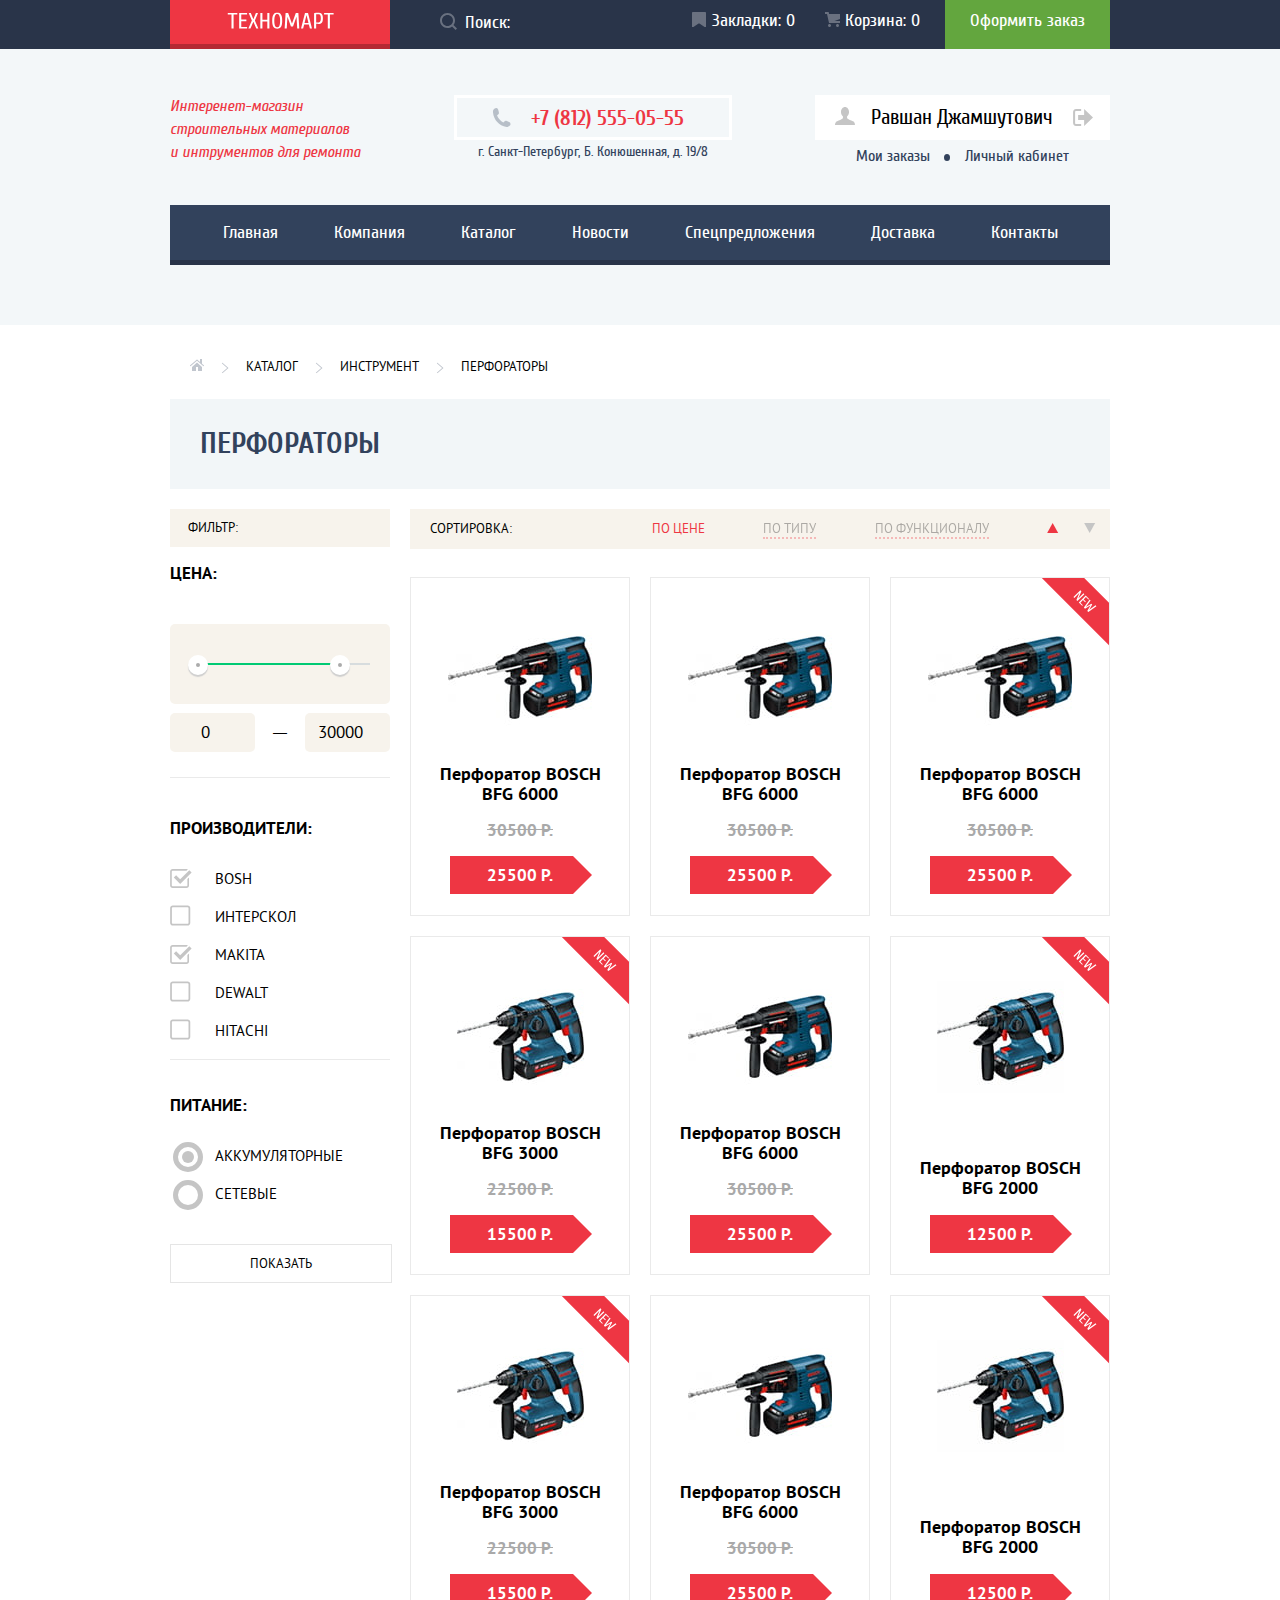
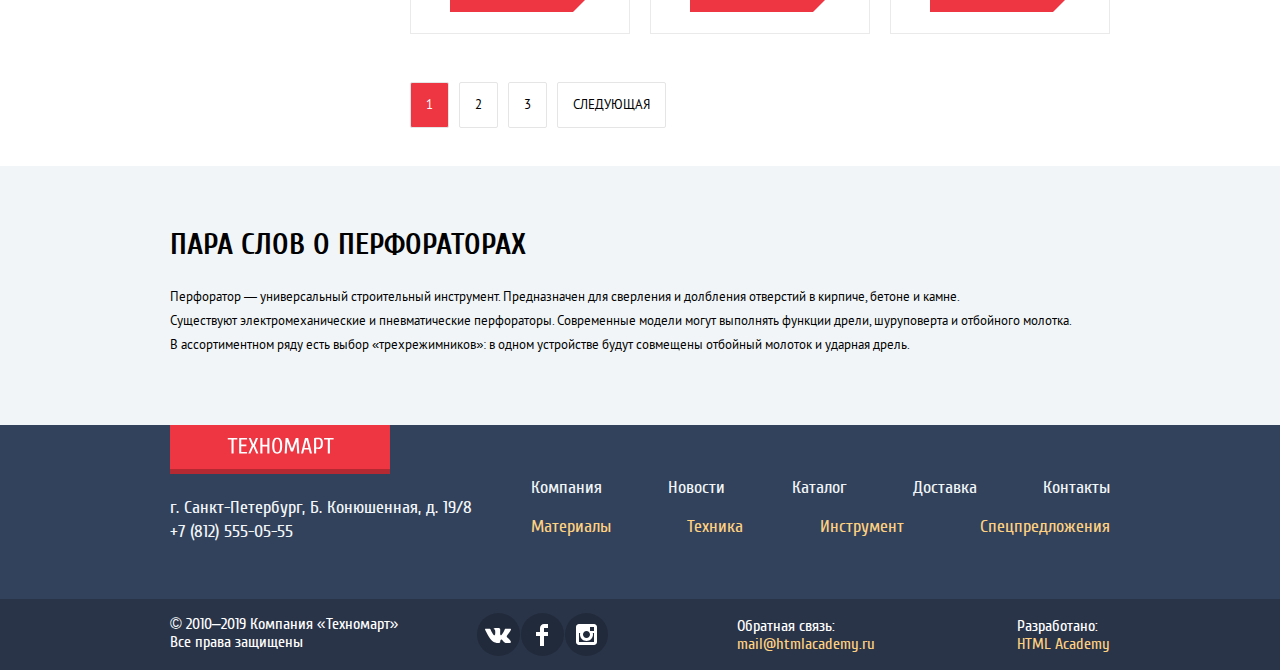
==== commit 78f73e13: "правки" ====
--- a/catalog.html
+++ b/catalog.html
@@ -139,8 +139,10 @@
                   </label>
                 </div>
               </div>
+            </fieldset>
+            <fieldset>
               <legend class="filter-legend">Производители:</legend>
-              <ul>
+              <ul class="checkbox-list">
                 <li class="filter-option filter-checkbox">
                   <input class="visually-hidden filter-input-checkbox filter-input" type="checkbox" name="Bosh" id="filter-Bosh" checked>
                   <label for="filter-Bosh">Bosh</label>
@@ -170,7 +172,6 @@
                   <svg class="checkbox-off" width="24" height="23" viewBox="0 0 24 23" fill="none" xmlns="http://www.w3.org/2000/svg">
                     <path fill-rule="evenodd" clip-rule="evenodd" d="M3.16235 0H20.1624C21.8124 0 23.1624 1.35 23.1624 3V20C23.1624 21.65 21.8124 23 20.1624 23H3.16235C1.51235 23 0.162354 21.65 0.162354 20V3C0.162354 1.35 1.51235 0 3.16235 0ZM21.1624 3C21.1624 2.458 20.7044 2 20.1624 2H3.16235C2.62035 2 2.16235 2.458 2.16235 3V20C2.16235 20.542 2.62035 21 3.16235 21H20.1624C20.7044 21 21.1624 20.542 21.1624 20V3Z" fill="#C5C5C5"/>
                   </svg>
-
                 </li>
                 <li class="filter-option filter-checkbox">
                   <input class="visually-hidden filter-input-checkbox filter-input" type="checkbox" name="Hitachi" id="filter-Hitachi">
@@ -203,7 +204,7 @@
             <h2 class="sorting-title">Сортировка:</h2>
             <ul class="sorting-list">
               <li class="sorting-item">
-                <a class="sorting-link" href="#">По цене</a>
+                <a class="sorting-link sorting-current" href="#">По цене</a>
               </li>
               <li class="sorting-item">
                 <a class="sorting-link" href="#">По типу</a>
@@ -212,14 +213,12 @@
                 <a class="sorting-link" href="#">По функционалу</a>
               </li>
               <li>
-                <a class="sorting-icon" href="#">
+                <a class="sorting-icon sorting-icon-current" href="#">
                   <svg width="12" height="10" viewBox="0 0 12 10" fill="none" xmlns="http://www.w3.org/2000/svg">
                     <path d="M5.66235 0L11.1624 10L0.162354 10" fill="#C5C5C5"/>
                   </svg>
                 </a>
-              </li>
-              <li>
-                <a class="sorting-icon" href="#">
+                <a class="sorting-icon sorting-icon-down" href="#">
                   <svg width="12" height="10" viewBox="0 0 12 10" fill="none" xmlns="http://www.w3.org/2000/svg">
                     <path d="M5.66235 10L0.162354 0H11.1624" fill="#C5C5C5"/>
                   </svg>
@@ -230,10 +229,10 @@
           <h2 class="visually-hidden">Список Перфораторов</h2>
           <ul class="card-list-catalog">
             <li class="card">
+              <div class="card-pic-container">
+                <img class="card-pic" src="img/6000.jpg" width="144" height="128" alt="Перфоратор BOSCH BFG 6000">
+              </div>
               <a class="card-title" href="#">Перфоратор BOSCH BFG 6000</a>
-              <div class="card-pic-container">
-                <img class="card-pic" src="img/6000.jpg" width="144" height="128" alt="Перфоратор BOSCH BFG 6000">
-              </div>
               <div class="card-block-price">
                 <p class="old-price"><s>30500 Р.</s></p>
                 <p class="card-price">25500 Р.</p>
@@ -244,10 +243,10 @@
               </div>
             </li>
             <li class="card">
+              <div class="card-pic-container">
+                <img class="card-pic" src="img/6000.jpg" width="144" height="128" alt="Перфоратор BOSCH BFG 6000">
+              </div>
               <a class="card-title" href="#">Перфоратор BOSCH BFG 6000</a>
-              <div class="card-pic-container">
-                <img class="card-pic" src="img/6000.jpg" width="144" height="128" alt="Перфоратор BOSCH BFG 6000">
-              </div>
               <div class="card-block-price">
                 <p class="old-price"><s>30500 Р.</s></p>
                 <p class="card-price">25500 Р.</p>
@@ -257,11 +256,11 @@
                 <a class="card-hover-bookmarks" href="#">В закладки</a>
               </div>
             </li>
-            <li class="card">
+            <li class="card card-new">
+              <div class="card-pic-container">
+                <img class="card-pic" src="img/6000.jpg" width="144" height="128" alt="Перфоратор BOSCH BFG 6000">
+              </div>
               <a class="card-title" href="#">Перфоратор BOSCH BFG 6000</a>
-              <div class="card-pic-container">
-                <img class="card-pic" src="img/6000.jpg" width="144" height="128" alt="Перфоратор BOSCH BFG 6000">
-              </div>
               <div class="card-block-price">
                 <p class="old-price"><s>30500 Р.</s></p>
                 <p class="card-price">25500 Р.</p>
@@ -271,11 +270,11 @@
                 <a class="card-hover-bookmarks" href="#">В закладки</a>
               </div>
             </li>
-            <li class="card">
+            <li class="card card-new">
+              <div class="card-pic-container">
+                <img class="card-pic" src="img/3000.jpg" width="127" height="112" alt="Перфоратор BOSCH BFG 3000">
+              </div>
               <a class="card-title" href="#">Перфоратор BOSCH BFG 3000</a>
-              <div class="card-pic-container">
-                <img class="card-pic" src="img/3000.jpg" width="127" height="112" alt="Перфоратор BOSCH BFG 3000">
-              </div>
               <div class="card-block-price">
                 <p class="old-price"><s>22500 Р.</s></p>
                 <p class="card-price">15500 Р.</p>
@@ -286,10 +285,10 @@
               </div>
             </li>
             <li class="card">
+              <div class="card-pic-container">
+                <img class="card-pic" src="img/6000.jpg" width="144" height="128" alt="Перфоратор BOSCH BFG 6000">
+              </div>
               <a class="card-title" href="#">Перфоратор BOSCH BFG 6000</a>
-              <div class="card-pic-container">
-                <img class="card-pic" src="img/6000.jpg" width="144" height="128" alt="Перфоратор BOSCH BFG 6000">
-              </div>
               <div class="card-block-price">
                 <p class="old-price"><s>30500 Р.</s></p>
                 <p class="card-price">25500 Р.</p>
@@ -299,11 +298,11 @@
                 <a class="card-hover-bookmarks" href="#">В закладки</a>
               </div>
             </li>
-            <li class="card">
+            <li class="card card-new">
+              <div class="card-pic-container">
+                <img class="card-pic" src="img/2000.jpg" width="127" height="112" alt="Перфоратор BOSCH BFG 2000">
+              </div>
               <a class="card-title" href="#">Перфоратор BOSCH BFG 2000</a>
-              <div class="card-pic-container">
-                <img class="card-pic" src="img/2000.jpg" width="127" height="112" alt="Перфоратор BOSCH BFG 2000">
-              </div>
               <div class="card-block-price">
                 <p class="card-price">12500 Р.</p>
               </div>
@@ -312,11 +311,11 @@
                 <a class="card-hover-bookmarks" href="#">В закладки</a>
               </div>
             </li>
-            <li class="card">
+            <li class="card card-new">
+              <div class="card-pic-container">
+                <img class="card-pic" src="img/3000.jpg" width="127" height="112" alt="Перфоратор BOSCH BFG 3000">
+              </div>
               <a class="card-title" href="#">Перфоратор BOSCH BFG 3000</a>
-              <div class="card-pic-container">
-                <img class="card-pic" src="img/3000.jpg" width="127" height="112" alt="Перфоратор BOSCH BFG 3000">
-              </div>
               <div class="card-block-price">
                 <p class="old-price"><s>22500 Р.</s></p>
                 <p class="card-price">15500 Р.</p>
@@ -327,10 +326,10 @@
               </div>
             </li>
             <li class="card">
+              <div class="card-pic-container">
+                <img class="card-pic" src="img/6000.jpg" width="144" height="128" alt="Перфоратор BOSCH BFG 6000">
+              </div>
               <a class="card-title" href="#">Перфоратор BOSCH BFG 6000</a>
-              <div class="card-pic-container">
-                <img class="card-pic" src="img/6000.jpg" width="144" height="128" alt="Перфоратор BOSCH BFG 6000">
-              </div>
               <div class="card-block-price">
                 <p class="old-price"><s>30500 Р.</s></p>
                 <p class="card-price">25500 Р.</p>
@@ -340,11 +339,11 @@
                 <a class="card-hover-bookmarks" href="#">В закладки</a>
               </div>
             </li>
-            <li class="card">
+            <li class="card card-new">
+              <div class="card-pic-container">
+                <img class="card-pic" src="img/2000.jpg" width="127" height="112" alt="Перфоратор BOSCH BFG 2000">
+              </div>
               <a class="card-title" href="#">Перфоратор BOSCH BFG 2000</a>
-              <div class="card-pic-container">
-                <img class="card-pic" src="img/2000.jpg" width="127" height="112" alt="Перфоратор BOSCH BFG 2000">
-              </div>
               <div class="card-block-price">
                 <p class="card-price">12500 Р.</p>
               </div>
--- a/css/style.css
+++ b/css/style.css
@@ -728,7 +728,6 @@
   display: flex;
   flex-direction: column;
   align-items: center;
-  justify-content: center;
   position: relative;
   margin: 0;
   padding: 0;
@@ -739,14 +738,8 @@
 }
 
 .card:hover {
-  background-color: var(--white-basic);
-  border: 1px solid var(--gray-border);
   box-sizing: border-box;
   filter: drop-shadow(0px 4px 20px rgba(0, 0, 0, 0.15));
-}
-
-.card:hover img {
-  display: none;
 }
 
 .card-pic {
@@ -757,10 +750,6 @@
 
 .card-hover {
   display: none;
-  min-height: 164px;
-  margin: auto;
-  align-content: center;
-  box-sizing: border-box;
 }
 
 .card-hover a {
@@ -775,33 +764,39 @@
 }
 
 .card:hover .card-hover {
-  display: block;
+  display: flex;
+  flex-direction: column;
+  position: absolute;
+  top: 0;
+  left: 0;
+  width: 100%;
+  padding-right: 40px;
+  padding-left: 40px;
+  padding-top: 38px;
+  background-color: var(--white-basic);
+  box-sizing: border-box;
 }
 
 .card-title {
-  display: block;
   font-family: "PT Sans", Arial, sans-serif;
   font-weight: 700;
   font-size: 18px;
   line-height: 20px;
   padding: 0 25px;
-  margin: 10px 0;
   text-align: center;
   color: var(--black-basic);
-  order: 1;
   box-sizing: border-box;
 }
 
 .card-pic-container {
   min-height: 164px;
   margin: auto;
+  margin-top: 22px;
   align-content: center;
   box-sizing: border-box;
 }
 
 .card-block-price {
-  display: block;
-  order: 2;
   box-sizing: border-box;
  }
 
@@ -1475,6 +1470,11 @@
   box-sizing: border-box;
 }
 
+.price-controls, .checkbox-list {
+  border-bottom: 1px solid var(--gray-border);
+  padding-bottom: 25px;
+}
+
 .filter fieldset:first-child {
   margin-bottom: 35px;
 }
@@ -1529,6 +1529,12 @@
   fill: var(--gray-radio-hover)
 }
 
+.filter-checkbox:disabled .checkbox-off path,
+.filter-checkbox:disabled .checkbox-on path {
+  fill: rgba(181, 181, 181, 0.3);
+}
+
+
 .checkbox-off {
   content: "";
   position: absolute;
@@ -1553,7 +1559,7 @@
   box-sizing: border-box;
 }
 
-.radio-label::before {
+.filter-input-radio + label::before {
   content: "";
   position: absolute;
   left: -42px;
@@ -1564,7 +1570,7 @@
   border-radius: 50%;
 }
 
-.radio-label-checked::after {
+.filter-input-radio:checked + label::after {
   content: "";
   position: absolute;
   top: 5px;
@@ -1578,8 +1584,17 @@
 .radio-label-checked:hover:after {
   background-color: var(--gray-radio-hover);
 }
+
 .radio-label:hover:before {
   border-color: var(--gray-radio-hover);
+}
+
+.radio-label-checked:disabled:after {
+  background-color: rgba(181, 181, 181, 0.3);
+}
+
+.radio-label:disabled:before {
+  border-color: rgba(181, 181, 181, 0.3);
 }
 
 .filter-button {
@@ -1645,17 +1660,21 @@
   border-bottom: 2px solid var(--red-basic);
 }
 
-.sorting-link:active {
+.sorting-link:active, .sorting-current {
   opacity: 1;
   color: var(--red-basic);
   border-bottom: none;
 }
 
+.sorting-icon-down {
+  margin-left: 21px;
+}
+
 .sorting-icon:hover path {
   fill: var(--black-basic);
 }
 
-.sorting-icon:active path {
+.sorting-icon:active path, .sorting-icon-current path {
   fill: var(--red-basic);
 }
 
@@ -1773,6 +1792,7 @@
   font-family: "PT Sans", Arial, sans-serif;
   font-size: 13px;
   text-align: center;
+  text-transform: uppercase;
   display: block;
   padding: 10px 15px;
   color: var(--black-basic);
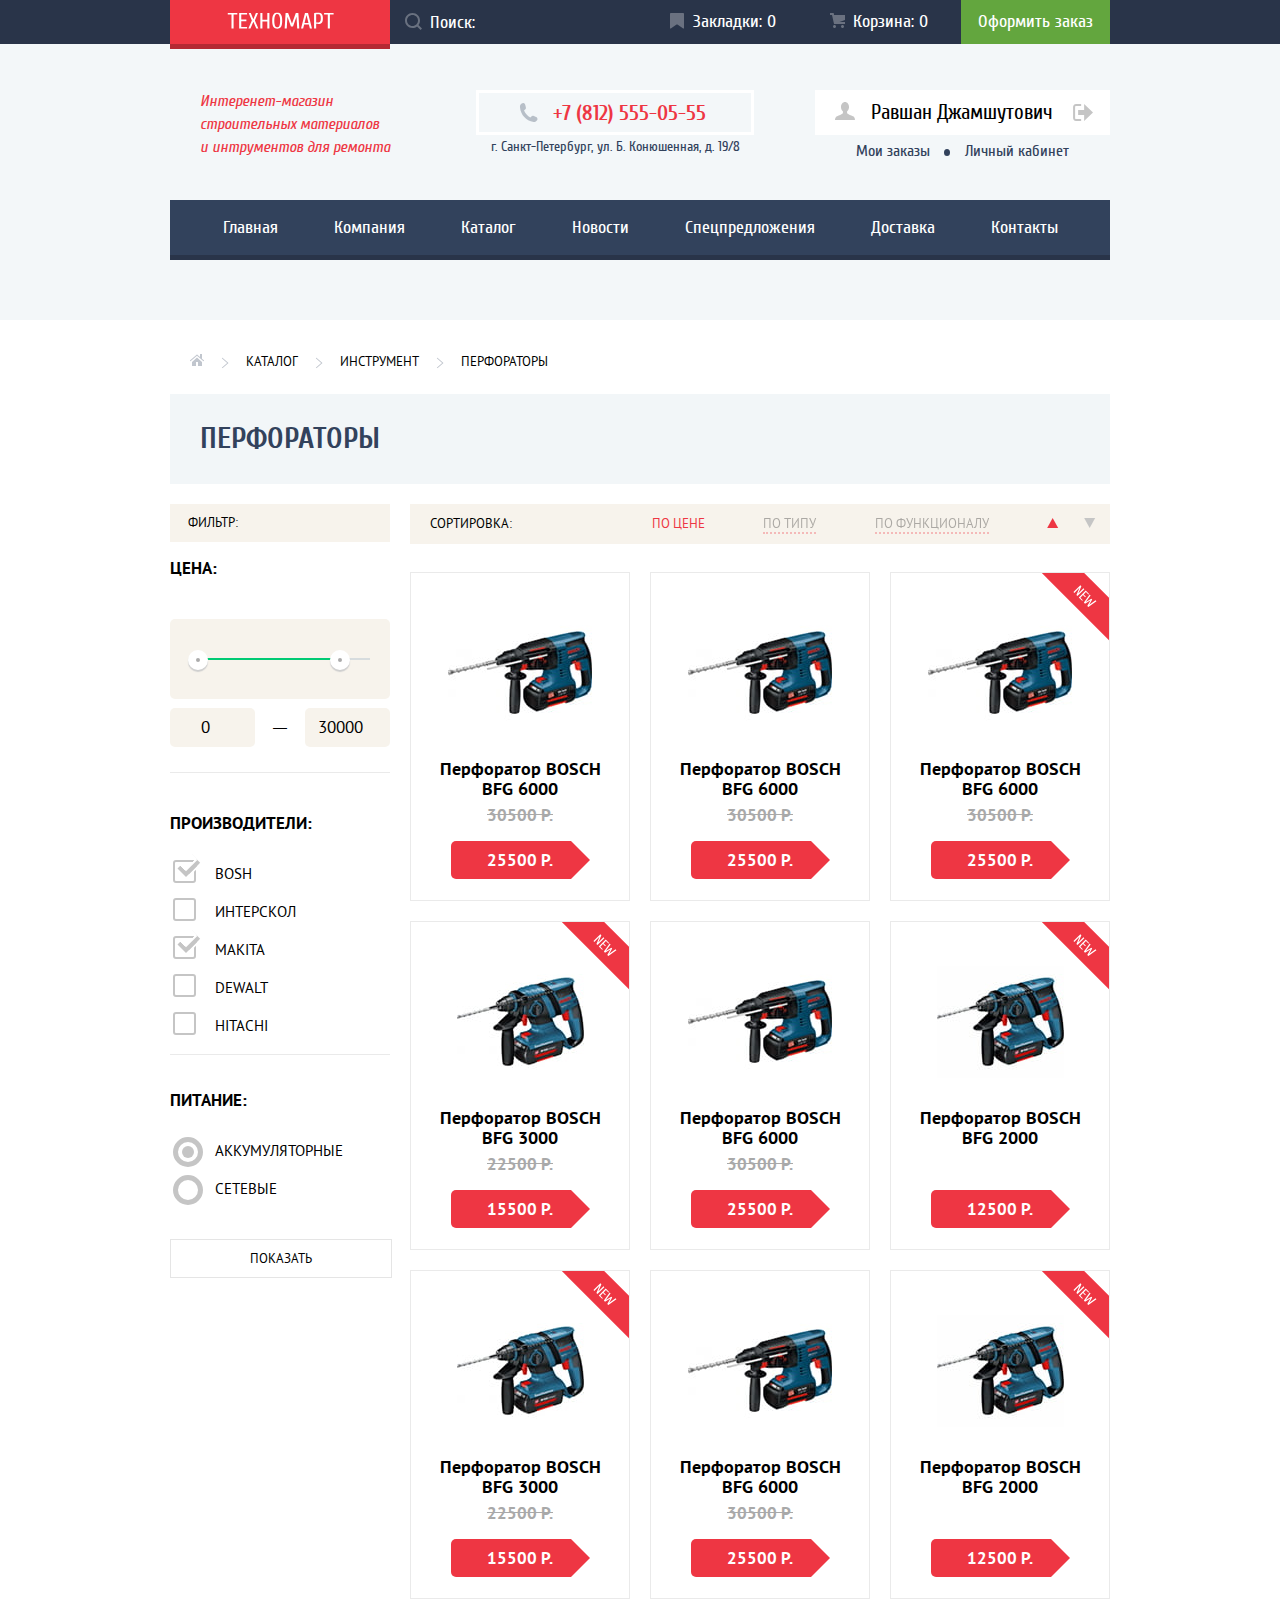
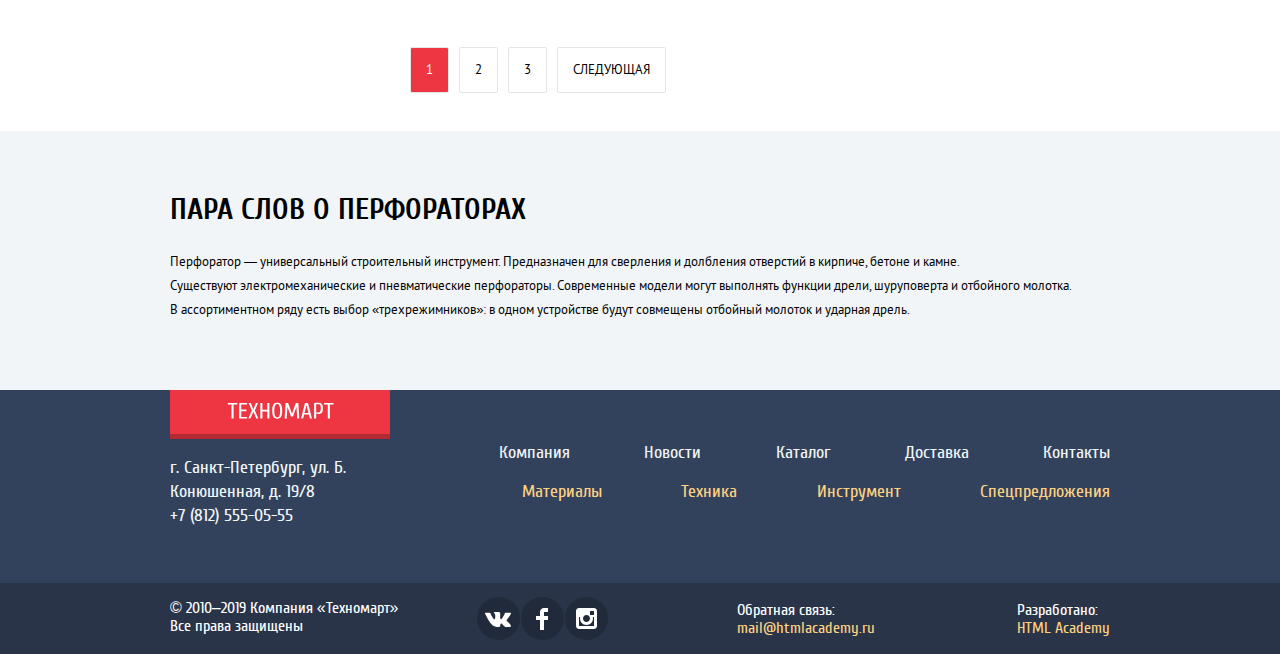
==== commit 1e01c890: "правки по макету" ====
--- a/catalog.html
+++ b/catalog.html
@@ -37,7 +37,7 @@
           <i class="header-text">Интеренет-магазин строительных материалов и&nbsp;интрументов для ремонта</i>
           <div class="contact-header">
             <a class="phone-header" href="tel:+78125550555">+7 (812) 555-05-55</a>
-            <p class="adress-header">г. Санкт-Петербург, Б. Конюшенная, д. 19/8</p>
+            <p class="adress-header">г. Санкт-Петербург, ул. Б. Конюшенная, д. 19/8</p>
           </div>
           <div class="user">
             <div class="user-name">
@@ -146,39 +146,22 @@
                 <li class="filter-option filter-checkbox">
                   <input class="visually-hidden filter-input-checkbox filter-input" type="checkbox" name="Bosh" id="filter-Bosh" checked>
                   <label for="filter-Bosh">Bosh</label>
-                  <svg class="checkbox-on" width="28" height="23" viewBox="0 0 28 23" fill="none" xmlns="http://www.w3.org/2000/svg">
-                    <path d="M7.44735 7.48604L4.61835 10.315L12.4013 18.098L26.3333 4.16604L23.5053 1.33704L12.4013 12.439L7.44735 7.48604Z" fill="#C5C5C5"/>
-                    <path d="M21.1624 20C21.1624 20.542 20.7044 21 20.1624 21H3.16235C2.62035 21 2.16235 20.542 2.16235 20V3C2.16235 2.458 2.62035 2 3.16235 2H20.0704L21.6554 0.415C21.2034 0.146542 20.688 0.00329969 20.1624 0H3.16235C1.51235 0 0.162354 1.35 0.162354 3V20C0.162354 21.65 1.51235 23 3.16235 23H20.1624C21.8124 23 23.1624 21.65 23.1624 20V10.171L21.1624 12.171V20Z" fill="#C5C5C5"/>
-                </svg>
                 </li>
                 <li class="filter-option filter-checkbox">
                   <input class="visually-hidden filter-input-checkbox filter-input" type="checkbox" name="interscol" id="filter-interscol">
                   <label for="filter-interscol">Интерскол</label>
-                  <svg class="checkbox-off" width="24" height="23" viewBox="0 0 24 23" fill="none" xmlns="http://www.w3.org/2000/svg">
-                    <path fill-rule="evenodd" clip-rule="evenodd" d="M3.16235 0H20.1624C21.8124 0 23.1624 1.35 23.1624 3V20C23.1624 21.65 21.8124 23 20.1624 23H3.16235C1.51235 23 0.162354 21.65 0.162354 20V3C0.162354 1.35 1.51235 0 3.16235 0ZM21.1624 3C21.1624 2.458 20.7044 2 20.1624 2H3.16235C2.62035 2 2.16235 2.458 2.16235 3V20C2.16235 20.542 2.62035 21 3.16235 21H20.1624C20.7044 21 21.1624 20.542 21.1624 20V3Z" fill="#C5C5C5"/>
-                  </svg>
                 </li>
                 <li class="filter-option filter-checkbox">
                   <input class="visually-hidden filter-input-checkbox filter-input" type="checkbox" name="Makita" id="filter-Makita" checked>
                   <label for="filter-Makita">Makita</label>
-                  <svg class="checkbox-on" width="28" height="23" viewBox="0 0 28 23" fill="none" xmlns="http://www.w3.org/2000/svg">
-                    <path d="M7.44735 7.48604L4.61835 10.315L12.4013 18.098L26.3333 4.16604L23.5053 1.33704L12.4013 12.439L7.44735 7.48604Z" fill="#C5C5C5"/>
-                    <path d="M21.1624 20C21.1624 20.542 20.7044 21 20.1624 21H3.16235C2.62035 21 2.16235 20.542 2.16235 20V3C2.16235 2.458 2.62035 2 3.16235 2H20.0704L21.6554 0.415C21.2034 0.146542 20.688 0.00329969 20.1624 0H3.16235C1.51235 0 0.162354 1.35 0.162354 3V20C0.162354 21.65 1.51235 23 3.16235 23H20.1624C21.8124 23 23.1624 21.65 23.1624 20V10.171L21.1624 12.171V20Z" fill="#C5C5C5"/>
-                  </svg>
                 </li>
                 <li class="filter-option filter-checkbox">
                   <input class="visually-hidden filter-input-checkbox filter-input" type="checkbox" name="malin-DeWalt" id="filter-DeWalt">
                   <label for="filter-DeWalt">DeWalt</label>
-                  <svg class="checkbox-off" width="24" height="23" viewBox="0 0 24 23" fill="none" xmlns="http://www.w3.org/2000/svg">
-                    <path fill-rule="evenodd" clip-rule="evenodd" d="M3.16235 0H20.1624C21.8124 0 23.1624 1.35 23.1624 3V20C23.1624 21.65 21.8124 23 20.1624 23H3.16235C1.51235 23 0.162354 21.65 0.162354 20V3C0.162354 1.35 1.51235 0 3.16235 0ZM21.1624 3C21.1624 2.458 20.7044 2 20.1624 2H3.16235C2.62035 2 2.16235 2.458 2.16235 3V20C2.16235 20.542 2.62035 21 3.16235 21H20.1624C20.7044 21 21.1624 20.542 21.1624 20V3Z" fill="#C5C5C5"/>
-                  </svg>
                 </li>
                 <li class="filter-option filter-checkbox">
                   <input class="visually-hidden filter-input-checkbox filter-input" type="checkbox" name="Hitachi" id="filter-Hitachi">
                   <label for="filter-Hitachi">Hitachi</label>
-                  <svg class="checkbox-off" width="24" height="23" viewBox="0 0 24 23" fill="none" xmlns="http://www.w3.org/2000/svg">
-                    <path fill-rule="evenodd" clip-rule="evenodd" d="M3.16235 0H20.1624C21.8124 0 23.1624 1.35 23.1624 3V20C23.1624 21.65 21.8124 23 20.1624 23H3.16235C1.51235 23 0.162354 21.65 0.162354 20V3C0.162354 1.35 1.51235 0 3.16235 0ZM21.1624 3C21.1624 2.458 20.7044 2 20.1624 2H3.16235C2.62035 2 2.16235 2.458 2.16235 3V20C2.16235 20.542 2.62035 21 3.16235 21H20.1624C20.7044 21 21.1624 20.542 21.1624 20V3Z" fill="#C5C5C5"/>
-                  </svg>
                 </li>
               </ul>
             </fieldset>
@@ -381,7 +364,7 @@
           </a>
           <h2 class="visually-hidden">Контакты</h2>
           <div class="contact-footer">
-            <p class="adress-footer">г. Санкт-Петербург, Б. Конюшенная, д. 19/8</p>
+            <p class="adress-footer">г. Санкт-Петербург, ул. Б. Конюшенная, д. 19/8</p>
             <a class="phone-footer" href="tel:+78125550555">+7 (812) 555-05-55</a>
           </div>
         </div>
--- a/css/style.css
+++ b/css/style.css
@@ -89,28 +89,27 @@
   font-size: 14px;
   line-height: 24px;
   font-weight: 400;
+}
+
+*, *::before, *::after {
   box-sizing: border-box;
 }
 
 .page a, .page-catalog a {
   text-decoration: none;
-  box-sizing: border-box;
 }
 
 .button {
-  display: flex;
-  flex-wrap: wrap;
-  justify-content: center;
-  align-items: center;
+  display: block;
+  text-align: center;
+  padding-top: 11px;
   font-size: 14px;
   line-height: 18px;
-  text-align: center;
   text-transform: uppercase;
   width: 192px;
   min-height: 38px;
   color: var(--white-basic);
   background-color: var(--red-basic);
-  box-sizing: border-box;
 }
 
 .button:hover {
@@ -120,7 +119,6 @@
 .button:active {
   background-color: var(--red-click);
 }
-
 
 .visually-hidden {
   position: absolute;
@@ -146,7 +144,6 @@
   display: grid;
   grid-template-rows: min-content 1fr min-content;
   align-content: start;
-  box-sizing: border-box;
 }
 
 /* header */
@@ -155,65 +152,47 @@
   display: grid;
   grid-template-rows: min-content 1fr min-content;
   margin-bottom: 10px;
-  box-sizing: border-box;
 }
 
 /* header-top */
 
 .header-top {
   background-color: var(--gray-header-top);
-  box-sizing: border-box;
+  width: 100%;
 }
 .header-top-container {
   display: flex;
-  justify-content: space-between;
   width: 940px;
+  margin: 0 auto;
+  margin-bottom: 0;
   min-height: 42px;
-  margin: 0 auto;
-  padding: 0;
-  box-sizing: border-box;
 }
 
 .main-logo, .main-logo:hover {
+  display: block;
+  position: relative;
   background-color: var(--red-basic);
-  box-shadow: inset 0 -5px 0 rgba(0, 0, 0, 0.24);
   width: 220px;
   text-align: center;
   padding-top: 12px;
-  padding-bottom: 12px;
-  box-sizing: border-box;
+  padding-bottom: 7px;
+  box-shadow: 0px 5px 0px #b52933;
+  cursor: pointer;
 }
 
 .main-logo:active {
   background-color: var(--red-click);
-}
-
-.header-top-navigation {
-  display: flex;
-  flex-wrap: wrap;
-  margin: 0;
-  padding: 0;
-  list-style: none;
-  min-height: 42px;
-  box-sizing: border-box;
-}
-
-.header-top-navigation a {
-  display: block;
-  padding: 9px 25px;
-  box-sizing: border-box;
 }
 
 .search-header-top, .header-top-navigation a {
   font-size: 18px;
   color: var(--white-basic);
-  box-sizing: border-box;
 }
 
 .search-header {
   position: relative;
   display: inline-block;
-  box-sizing: border-box;
+
 }
 
 .search-header:hover .search-header-image path {
@@ -223,10 +202,10 @@
 .search-header input {
   min-height: 42px;
   padding-left: 42px;
-  width: 228px;
+  margin: 0;
+  width: 260px;
   border: none;
   background-color: var(--gray-header-top);
-  box-sizing: border-box;
 }
 
 .search-header-top {
@@ -234,7 +213,6 @@
   position: absolute;
   top: 11px;
   left: 0;
-  box-sizing: border-box;
 }
 
 .search-header input:active,
@@ -248,7 +226,6 @@
   top: 13px;
   width: 17px;
   height: 17px;
-  box-sizing: border-box;
 }
 
 .search-header input:focus +label +.search-header-image path {
@@ -260,10 +237,27 @@
   opacity: 0;
 }
 
+.header-top-navigation {
+  display: flex;
+  flex-wrap: wrap;
+  flex-grow: 2;
+  align-items: center;
+  margin: 0;
+  padding: 0;
+}
+
+.header-top-navigation a {
+  display: flex;
+  flex-wrap: wrap;
+  justify-items: center;
+  align-items: center;
+  height: 100%;
+  flex-grow: 1;
+}
+
 .bookmarks-header-top, .cart-header-top {
   position: relative;
-  padding-left: 30px;
-  box-sizing: border-box;
+  padding-left: 43px;
 }
 
 .bookmarks-header-top:active,
@@ -277,29 +271,27 @@
 .cart-header-top::before {
   content: "";
   position: absolute;
-  top: 12px;
-  left: 5px;
-  width: 15px;
-  height: 15px;
+  top: 13px;
+  left: 20px;
+  width: 20px;
+  height: 20px;
   background-image: url("../img/icon-cart.svg");
   background-repeat: no-repeat;
   background-position: 0 0;
   opacity: 0.3;
-  box-sizing: border-box;
 }
 
 .bookmarks-header-top::before {
   content: "";
   position: absolute;
-  top: 12px;
-  left: 5px;
-  width: 15px;
-  height: 15px;
+  top: 13px;
+  left: 20px;
+  width: 14px;
+  height: 16px;
   background-image: url("../img/icon-bookmark.svg");
   background-repeat: no-repeat;
   background-position: 0 0;
   opacity: 0.3;
-  box-sizing: border-box;
 }
 .bookmarks-header-top:hover:before,
 .cart-header-top:hover:before {
@@ -307,8 +299,9 @@
 }
 
 .order-header-top {
+  display: flex;
+  justify-content: center;
   background-color: var(--green-basic);
-  box-sizing: border-box;
  }
 
 .order-header-top:hover {
@@ -324,7 +317,6 @@
 
 .header-middle {
   background-color: #F3F7F9;
-  box-sizing: border-box;
 }
 .header-middle-container {
   display: flex;
@@ -335,20 +327,15 @@
   margin-top: 46px;
   margin-bottom: 40px;
   padding: 0;
-  box-sizing: border-box;
 }
 
 .header-text {
-  height: auto;
+  margin-left: 30px;
+  margin-right: 15px;
   font-size: 16px;
   line-height: 23px;
   max-width: 200px;
   color: var(--red-basic);
-  box-sizing: border-box;
-}
-
-.contact-header {
-  box-sizing: border-box;
 }
 
 .phone-header {
@@ -364,26 +351,23 @@
   color: var(--red-basic);
   background-color: #F3F7F9;
   border: 3px solid var(--white-basic);
-  box-sizing: border-box;
 }
 
 .phone-header::before {
   content: "";
   position: absolute;
-  left: 35px;
+  left: 40px;
   top: 10px;
   width: 19px;
   height: 19px;
   background-image: url("../img/icon-phone.svg");
   background-repeat: no-repeat;
   background-position: 0 0;
-  box-sizing: border-box;
 }
 
 .adress-header {
   color: var(--gray-navigation);
   text-align: center;
-  box-sizing: border-box;
   margin: 0;
 }
 
@@ -391,7 +375,6 @@
   display: flex;
   align-items: center;
   justify-self: end;
-  box-sizing: border-box;
 }
 
 .authorization-login, .authorization-registration {
@@ -403,21 +386,18 @@
   text-align: center;
   color: var(--black-basic);
   background-color: var(--white-basic);
-  box-sizing: border-box;
 }
 
 .authorization-login {
   position: relative;
   padding-left: 45px;
   padding-right: 27px;
-  box-sizing: border-box;
 }
 
 .authorization-registration {
   padding-left: 24px;
   padding-right: 24px;
   margin-left: 10px;
-  box-sizing: border-box;
 }
 
 .authorization a:hover {
@@ -446,14 +426,12 @@
   height: 17px;
   left: 20px;
   top: 13px;
-  box-sizing: border-box;
 }
 
 /* header-bottom */
 
 .header-bottom {
   background-color: #F3F7F9;
-  box-sizing: border-box;
 }
 
 .header-bottom-container {
@@ -462,7 +440,6 @@
   width: 940px;
   background-color: var(--gray-navigation);
   box-shadow: inset 0 -5px 0 var(--gray-header-top);
-  box-sizing: border-box;
 }
 
 .header-navigation-list {
@@ -473,7 +450,6 @@
   padding: 0;
   list-style: none;
   min-height: 60px;
-  box-sizing: border-box;
 }
 
 .header-navigation-item {
@@ -485,12 +461,10 @@
   padding: 16px 28px 20px;
   font-size: 18px;
   color: var(--white-basic);
-  box-sizing: border-box;
 }
 
 .header-navigation li:first-child {
   padding-left: 25px;
-  box-sizing: border-box;
 }
 
 .header-navigation-link:hover {
@@ -510,8 +484,8 @@
   width: 940px;
   margin: 0 auto;
   padding: 0;
-  box-sizing: border-box;
-}
+}
+
 .features {
   display: grid;
   grid-template-columns: repeat(3,1fr);
@@ -521,8 +495,8 @@
   margin: 0 auto;
   margin-top: 49px;
   padding: 0;
-  box-sizing: border-box;
-}
+}
+
 .feature-item {
   display: flex;
   flex-direction: column;
@@ -531,8 +505,8 @@
   position: relative;
   margin: 0;
   padding: 0;
-  box-sizing: border-box;
-}
+}
+
 .feature-name {
   font-weight: 700;
   font-size: 24px;
@@ -540,7 +514,6 @@
   padding-left: 23px;
   padding-bottom: 7px;
   color: var(--white-basic);
-  box-sizing: border-box;
 }
 
 .feature-link {
@@ -550,7 +523,6 @@
   line-height: 18px;
   width: 135px;
   height: 38px;
-  box-sizing: border-box;
   text-transform: uppercase;
   margin-left: 23px;
   margin-top: 7px;
@@ -566,15 +538,14 @@
   background-color: rgba(169, 169, 169, 0.3);
 }
 
-.feature-image {
-  position: absolute;
-  right: 15%;
-  top: 25%;
-  box-sizing: border-box;
-}
-
 .feature-materials {
   background-color: var(--yellow-special);
+}
+
+.feature-image-materials {
+  position: absolute;
+  right: 45px;
+  top: 30px;
 }
 
 .feature-materials::after {
@@ -587,23 +558,46 @@
   background-image: url("../img/new.svg");
   background-repeat: no-repeat;
   background-position: 0 0;
-  box-sizing: border-box;
 }
 
 .feature-tool {
   background-color: var(--blue-special);
 }
 
+.feature-image-tool {
+  position: absolute;
+  right: 35px;
+  top: 35px;
+}
+
 .feature-technics {
   background-color: var(--purpule-special);
 }
 
+.feature-image-technics {
+  position: absolute;
+  right: 35px;
+  top: 30px;
+}
+
 .feature-discount {
   background-color: var(--green-special);
 }
 
+.feature-image-discount {
+  position: absolute;
+  right: 45px;
+  top: 25px;
+}
+
 .feature-delivery {
   background-color: var(--yellow-delivery);
+}
+
+.feature-image-delivery {
+  position: absolute;
+  right: 35px;
+  top: 30px;
 }
 
 .slider {
@@ -615,16 +609,15 @@
   width: 620px;
   height: 266px;
   padding-left: 24px;
-  box-sizing: border-box;
 }
 
 .slider-wrapper-1 {
-  background-color: var(--red-basic);
+  background-color: var(--gray-header-top);
   background-image: url("../img/man.jpg");
 }
 
 .slider-wrapper-2 {
-  background-color: var(--red-basic);
+  background-color: var(--gray-header-top);
   background-image: url("../img/man-2.jpg");
 }
 
@@ -643,20 +636,19 @@
 }
 
 .slider-title {
-  font-size: 30px;
-  line-height: 30px;
+  font-size: 36px;
+  line-height: 36px;
+  font-weight: 700;
   text-transform: uppercase;
   color: var(--white-basic);
   margin-top: 23px;
   margin-bottom: 0;
-  box-sizing: border-box;
 }
 
 .slider-text {
   font-size: 18px;
   color: var(--white-basic);
   margin-top: 5px;
-  box-sizing: border-box;
 }
 
 .button-control-back, .button-control-next {
@@ -665,7 +657,6 @@
   height: 40px;
   background-color: transparent;
   border: none;
-  box-sizing: border-box;
   cursor: pointer;
 }
 
@@ -689,7 +680,6 @@
 .slider-button {
   position: absolute;
   top: 200px;
-  box-sizing: border-box;
 }
 
 /* popular */
@@ -700,7 +690,6 @@
   align-items: center;
   background-color: var(--gray-title);
   margin: 59px 0 20px;
-  box-sizing: border-box;
   padding-right: 19px;
 }
 
@@ -710,7 +699,6 @@
   text-transform: uppercase;
   color: var(--gray-navigation);
   margin: 29px 28px 30px;
-  box-sizing: border-box;
 }
 
 /* card */
@@ -721,7 +709,7 @@
   gap: 20px;
   margin: 0;
   padding: 0;
-  box-sizing: border-box;
+  margin-bottom: 70px;
 }
 
 .card {
@@ -734,18 +722,15 @@
   list-style: none;
   background-color: var(--white-basic);
   border: 1px solid var(--gray-border);
-  box-sizing: border-box;
 }
 
 .card:hover {
-  box-sizing: border-box;
   filter: drop-shadow(0px 4px 20px rgba(0, 0, 0, 0.15));
 }
 
 .card-pic {
   max-width: 100%;
   margin: auto;
-  box-sizing: border-box;
 }
 
 .card-hover {
@@ -760,7 +745,6 @@
   margin: 5px;
   width: 135px;
   min-height: 38px;
-  box-sizing: border-box;
 }
 
 .card:hover .card-hover {
@@ -774,7 +758,6 @@
   padding-left: 40px;
   padding-top: 38px;
   background-color: var(--white-basic);
-  box-sizing: border-box;
 }
 
 .card-title {
@@ -786,18 +769,17 @@
   text-align: center;
   color: var(--black-basic);
   box-sizing: border-box;
+  margin-bottom: 7px;
 }
 
 .card-pic-container {
-  min-height: 164px;
-  margin: auto;
+  height: 164px;
   margin-top: 22px;
   align-content: center;
-  box-sizing: border-box;
 }
 
 .card-block-price {
-  box-sizing: border-box;
+  margin-top: auto;
  }
 
 .old-price {
@@ -808,7 +790,7 @@
   text-align: center;
   text-transform: uppercase;
   color: var(--gray-old-price);
-  box-sizing: border-box;
+  margin: 0;
 }
 
 .card-price {
@@ -817,7 +799,7 @@
   font-weight: 700;
   font-size: 17px;
   line-height: 18px;
-  width: 141px;
+  width: 138px;
   padding-top: 10px;
   padding-bottom: 10px;
   margin-bottom: 21px;
@@ -825,7 +807,7 @@
   text-transform: uppercase;
   color: var(--white-basic);
   background-color: var(--red-basic);
-  box-sizing: border-box;
+  border-radius: 5px;
 }
 
 .card-price::after {
@@ -835,7 +817,6 @@
   right: -20px;
   border: 19px solid var(--white-basic);
   border-left-color: var(--red-basic);
-  box-sizing: border-box;
 }
 
 .card-new::after {
@@ -848,7 +829,6 @@
   background: url("../img/new.svg");
   background-repeat: no-repeat;
   background-position: 0 0;
-  box-sizing: border-box;
 }
 
 .card-hover-buy {
@@ -859,7 +839,6 @@
   background-color: var(--green-basic);
   box-shadow: inset 0px -3px 0px #367315;
   border-radius: 2px;
-  box-sizing: border-box;
 }
 
 .card-hover-buy:hover {
@@ -878,7 +857,6 @@
   background-color: var(--white-basic);
   border: 3px solid  var(--green-basic);
   border-radius: 2px;
-  box-sizing: border-box;
 }
 
 .card-hover-bookmarks:hover {
@@ -900,7 +878,6 @@
   margin-bottom: 70px;
   padding: 0;
   list-style: none;
-  box-sizing: border-box;
 }
 
 .logo-manufacturers {
@@ -910,7 +887,6 @@
   background-color: var(--white-basic);
   border: 1px solid var(--gray-border);
   color: var(--black-basic);
-  box-sizing: border-box;
   width: 220px;
   height: 145px;
 }
@@ -927,8 +903,8 @@
 
 .service, .catalog-text {
   background-color: var(--gray-background-service);
-  box-sizing: border-box;
-}
+}
+
 
 .service-title {
   font-size: 30px;
@@ -936,24 +912,26 @@
   padding-top: 64px;
   text-transform: uppercase;
   color: var(--black-basic);
-  box-sizing: border-box;
 }
 
 .service-text {
   font-family: "PT Sans", Arial, sans-serif;
   font-size: 13px;
   color: var(--black-basic);
-  box-sizing: border-box;
-  max-width: 460px;
+  max-width: 400px;
+  margin-top: 25px;
+}
+
+.service-text-delivery {
+  margin-top: 30px;
 }
 
 .service-container {
   position: relative;
   display: flex;
   justify-items: left;
-  margin-top: 67px;
-  padding: 0;
-  box-sizing: border-box;
+  margin-top: 60px;
+  padding: 0;
 }
 
 .service-list {
@@ -963,7 +941,6 @@
   margin-top: 10px;
   margin-bottom: 99px;
   padding: 0;
-  box-sizing: border-box;
 }
 
 .service-list::before {
@@ -976,14 +953,12 @@
   background: url("../img/roll.png");
   background-repeat: no-repeat;
   background-position: 0 0;
-  box-sizing: border-box;
 }
 
 .service-item {
   display: flex;
   flex-wrap: wrap;
   flex-direction: column;
-  box-sizing: border-box;
   min-width: 240px;
 }
 
@@ -998,7 +973,6 @@
   color: var(--white-basic);
   background-color: var(--gray-navigation);
   box-shadow: 0px 1px 0px var(--gray-header-top), inset 0px 1px 0px #405069;
-  box-sizing: border-box;
 }
 
 .service-item a:hover {
@@ -1018,28 +992,39 @@
   color: var(--gray-navigation);
   background-color: var(--white-basic);
   box-shadow: 0px 1px 0px var(--white-basic), inset 0px 1px 0px var(--white-basic);
-  box-sizing: border-box;
 }
 
 .service-slider {
-  box-sizing: border-box;
   padding-left: 80px;
   max-width: 380px;
   z-index: 2;
+  margin-top: 7px;
+}
+
+.service-slider-list {
+  margin: 0;
+  padding: 0;
+  list-style: none;
+}
+
+.service-slide {
+  display: none;
+}
+
+.service-slide-current {
+  display: block;
 }
 
 .service-image {
   position: absolute;
-  top: 20px;
+  top: 22px;
   right: 0;
-  box-sizing: border-box;
   z-index: 1;
 }
 
 .title-delivery {
   margin: 0;
   padding: 0;
-  box-sizing: border-box;
 }
 
 /* transport*/
@@ -1049,7 +1034,27 @@
   flex-direction: column;
   padding: 0;
   margin: 0;
-  box-sizing: border-box;
+  max-width: 460px;
+}
+
+.transport-title {
+  font-size: 30px;
+  line-height: 30px;
+  padding: 0;
+  margin: 0;
+  text-transform: uppercase;
+  color: var(--black-basic);
+}
+
+.transport-text {
+  margin-top: 24px;
+  margin-bottom: 0;
+  padding: 0;
+  max-width: 460px;
+}
+
+.transport-button {
+  width: 220px;
 }
 
 .pickup {
@@ -1059,36 +1064,31 @@
   margin: 0;
   justify-self: end;
   width: 300px;
-  box-sizing: border-box;
 }
 
 .maps {
   width: 300px;
   height: 158px;
-  margin-bottom: 25px;
-  margin-top: 8px;
-  box-sizing: border-box;
+  margin-bottom: 21px;
+  margin-top: 28px;
 }
 
 .button-maps {
   width: 100%;
-  box-sizing: border-box;
 }
 
 .transport {
   display: flex;
   justify-content: space-between;
-  box-sizing: border-box;
   margin-bottom: 70px;
-
+  margin-top: 70px;
 }
 
 .carrier-list {
   list-style: none;
   margin: 0;
   padding: 0;
-  margin-bottom: 20px;
-  box-sizing: border-box;
+  margin-bottom: 8px;
 }
 
 .carrier-item {
@@ -1096,18 +1096,17 @@
   padding-left: 37px;
   font-size: 18px;
   color: var(--black-basic);
-  box-sizing: border-box;
+  margin-bottom: 12px;
 }
 
 .carrier-item::before {
   content: "";
   position: absolute;
-  top: 10px;
-  left: 2px;
+  top: 12px;
+  left: 0;
   width: 25px;
   height: 2px;
   background-color: var(--red-basic);
-  box-sizing: border-box;
 }
 
 /*footer*/
@@ -1116,33 +1115,36 @@
   display: grid;
   grid-template-rows: min-content min-content;
   margin-top: 0;
-  box-sizing: border-box;
 }
 
 .footer-top {
   background-color: var(--gray-navigation);
-  box-sizing: border-box;
 }
 
 .footer-top-container {
   display: grid;
-  grid-template-columns: 321px 1fr;
+  grid-template-columns: min-content 1fr;
   width: 940px;
   margin: auto;
   padding: 0;
-  box-sizing: border-box;
 }
 
 .footer-contact-container {
   display: flex;
   flex-direction: column;
-  box-sizing: border-box;
+}
+
+.logo-footer, .logo-footer:hover {
+  height: 68px;
+  padding-top: 21px;
+  padding-bottom: 20px;
+  cursor: pointer;
 }
 
 .contact-footer {
   margin-top: 22px;
   margin-bottom: 54px ;
-  box-sizing: border-box;
+  max-width: 321px;
 }
 
 .phone-footer,
@@ -1150,12 +1152,11 @@
   font-size: 18px;
   color: #F3F7F9;
   margin: 0;
-  box-sizing: border-box;
 }
 
 .footer-navigation-container {
   margin-top: 37px;
-  box-sizing: border-box;
+  margin-left: 69px;
 }
 
 .footer-navigation-list,
@@ -1163,19 +1164,20 @@
   list-style: none;
   display: flex;
   justify-content: space-between;
-  box-sizing: border-box;
+}
+
+.footer-navigation-catalog-list {
+  margin-left: 23px;
 }
 
 .footer-navigation-link {
   font-size: 18px;
   color: var(--gray-background-service);
-  box-sizing: border-box;
 }
 
 .footer-navigation-catalog-link {
   font-size: 18px;
   color: var(--yellow-text);
-  box-sizing: border-box;
 }
 
 .footer-navigation-link:hover,
@@ -1194,26 +1196,22 @@
 .footer-bottom-container {
   display: grid;
   grid-template-columns: repeat(4, 1fr);
-  box-sizing: border-box;
 }
 
 .footer-bottom {
   background-color: var(--gray-header-top);
-  box-sizing: border-box;
 }
 
 .footer-bottom-text {
   font-size: 16px;
   line-height: 18px;
   color: var(--white-basic);
-  box-sizing: border-box;
 }
 
 .footer-social {
   max-width: 180px;
   justify-self: center;
   text-align: center;
-  box-sizing: border-box;
 }
 
 .social-list {
@@ -1221,7 +1219,6 @@
   flex-wrap: wrap;
   justify-content: space-between;
   list-style: none;
-  box-sizing: border-box;
 }
 
 .social-button {
@@ -1234,7 +1231,6 @@
   color: var(--white-basic);
   background-color: #212A3A;
   border-radius: 50%;
-  box-sizing: border-box;
 }
 
 .social-button:hover,
@@ -1247,7 +1243,6 @@
   line-height: 18px;
   color: var(--white-basic);
   margin: 0;
-  box-sizing: border-box;
 }
 
 .feedback {
@@ -1256,7 +1251,6 @@
   justify-self: end;
   justify-content: center;
   align-items: start;
-  box-sizing: border-box;
 }
 
 .footer-copyright-link {
@@ -1264,7 +1258,6 @@
   line-height: 18px;
   color: var(--yellow-text);
   margin: 0;
-  box-sizing: border-box;
 }
 
 .footer-copyright-link:hover {
@@ -1281,13 +1274,11 @@
 .user {
   display: flex;
   flex-direction: column;
-  box-sizing: border-box;
 }
 
 .user-name {
   display: flex;
   justify-content: space-between;
-  box-sizing: border-box;
   background-color: var(--white-basic);
   align-items: center;
   min-height: 45px;
@@ -1305,14 +1296,12 @@
   height: 18px;
   left: 20px;
   top: 0px;
-  box-sizing: border-box;
 }
 
 .persona-name {
   font-size: 21px;
   line-height: 21px;
   color: var(--black-basic);
-  box-sizing: border-box;
   padding-left: 56px;
 }
 
@@ -1322,7 +1311,6 @@
   padding: 0;
   justify-content: center;
   margin-top: 7px;
-  box-sizing: border-box;
 }
 
 .persona-container a {
@@ -1342,7 +1330,6 @@
   width: 6px;
   height: 7px;
   background-color: var(--gray-navigation);
-  box-sizing: border-box;
   border-radius: 50%;
 }
 
@@ -1358,7 +1345,6 @@
   align-items: center;
   text-align: center;
   color: var(--gray-navigation);
-  box-sizing: border-box;
 }
 
 .persona:hover {
@@ -1382,7 +1368,6 @@
   padding-left: 56px;
   padding-right: 20px;
   color: var(--black-basic);
-  box-sizing: border-box;
 }
 
 .breadcrumbs-list {
@@ -1392,13 +1377,11 @@
   padding: 0;
   margin: 20px;
   list-style: none;
-  box-sizing: border-box;
 }
 
 .breadcrumbs-item {
   position: relative;
   margin-right: 42px;
-  box-sizing: border-box;
 }
 
 .breadcrumbs-item::after {
@@ -1409,7 +1392,6 @@
   width: 8px;
   height: 12px;
   background-image: url("../img/icon-right-small.svg");
-  box-sizing: border-box;
 }
 
 .breadcrumbs-current::after {
@@ -1422,7 +1404,6 @@
   line-height: 18px;
   text-transform: uppercase;
   color: var(--black-basic);
-  box-sizing: border-box;
 }
 
 .title-catalog {
@@ -1434,7 +1415,6 @@
   text-transform: uppercase;
   color: var(--gray-navigation);
   background-color: #F2F6F8;
-  box-sizing: border-box;
 }
 
 /* Filters */
@@ -1446,7 +1426,6 @@
   width: 940px;
   margin: 0 auto;
   padding: 0;
-  box-sizing: border-box;
 }
 
 .filter-title {
@@ -1459,7 +1438,6 @@
   text-transform: uppercase;
   color: var(--black-basic);
   background-color: var(--gray-filter);
-  box-sizing: border-box;
 }
 
 .filter fieldset {
@@ -1467,7 +1445,6 @@
   margin: 0;
   margin-bottom: 30px;
   border: none;
-  box-sizing: border-box;
 }
 
 .price-controls, .checkbox-list {
@@ -1486,7 +1463,6 @@
   line-height: 30px;
   text-transform: uppercase;
   margin-bottom: 26px;
-  box-sizing: border-box;
 }
 
 .filter ul {
@@ -1494,13 +1470,11 @@
   margin: 0;
   list-style: none;
   line-height: 18px;
-  box-sizing: border-box;
 }
 
 .filter-option {
   margin-bottom: 19px;
   padding-left: 45px;
-  box-sizing: border-box;
 }
 
 .filter-option label {
@@ -1508,7 +1482,6 @@
   display: block;
   cursor: pointer;
   user-select: none;
-  box-sizing: border-box;
 }
 
 .filter-input-checkbox + label,
@@ -1517,47 +1490,38 @@
   font-size: 15px;
   line-height: 19px;
   text-transform: uppercase;
-  box-sizing: border-box;
 }
 
 .filter-checkbox {
   position: relative;
 }
 
-.filter-checkbox:hover .checkbox-off path,
-.filter-checkbox:hover .checkbox-on path {
-  fill: var(--gray-radio-hover)
-}
-
-.filter-checkbox:disabled .checkbox-off path,
-.filter-checkbox:disabled .checkbox-on path {
-  fill: rgba(181, 181, 181, 0.3);
-}
-
-
-.checkbox-off {
+.filter-input-checkbox + label::before {
   content: "";
   position: absolute;
-  width: 21px;
-  height: 21px;
-  left: 0;
-  top: -2px;
-  margin: 0;
-  padding: 0;
-  box-sizing: border-box;
-}
-
-.checkbox-on {
-  content: "";
-  position: absolute;
+  left: -42px;
+  top: -4px;
   width: 23px;
   height: 23px;
-  left: 0;
-  top: -2px;
-  margin: 0;
-  padding: 0;
-  box-sizing: border-box;
-}
+  border: 2px solid var(--gray-basic-light);
+  border-radius: 3px;
+}
+
+.filter-input-checkbox:checked + label::after {
+  content: "";
+  position: absolute;
+  top: -12px;
+  left: -35px;
+  width: 12px;
+  height: 16px;
+  transform: rotate(45deg);
+  box-shadow:
+    2px 0px 0 var(--white-basic),
+    6px 0px 0 var(--gray-basic-light),
+    6px 4px 0 var(--gray-basic-light),
+    8px 0px 0 var(--white-basic);
+}
+
 
 .filter-input-radio + label::before {
   content: "";
@@ -1568,6 +1532,7 @@
   height: 20px;
   border: 5px solid var(--gray-basic-light);
   border-radius: 50%;
+  box-sizing: content-box;
 }
 
 .filter-input-radio:checked + label::after {
@@ -1579,21 +1544,40 @@
   height: 12px;
   background-color: var(--gray-basic-light);
   border-radius: 50%;
+  box-sizing: content-box;
 }
 
 .radio-label-checked:hover:after {
   background-color: var(--gray-radio-hover);
 }
 
-.radio-label:hover:before {
+.radio-label:hover:before,
+.filter-input-checkbox:hover + label::before {
   border-color: var(--gray-radio-hover);
+}
+
+.filter-input-checkbox:checked:hover + label::after {
+  box-shadow:
+    2px 0px 0 var(--white-basic),
+    6px 0px 0 var(--gray-radio-hover),
+    6px 4px 0 var(--gray-radio-hover),
+    8px 0px 0 var(--white-basic);
+}
+
+.filter-input-checkbox:checked:disabled + label::after {
+  box-shadow:
+    2px 0px 0 var(--white-basic),
+    6px 0px 0 rgba(181, 181, 181, 0.3),
+    6px 4px 0 rgba(181, 181, 181, 0.3),
+    8px 0px 0 var(--white-basic);
 }
 
 .radio-label-checked:disabled:after {
   background-color: rgba(181, 181, 181, 0.3);
 }
 
-.radio-label:disabled:before {
+.radio-label:disabled:before,
+.filter-input-checkbox:disabled + label::before {
   border-color: rgba(181, 181, 181, 0.3);
 }
 
@@ -1606,7 +1590,6 @@
   color: var(--black-basic);
   background-color: var(--white-basic);
   border: 1px solid #E5E5E5;
-  box-sizing: border-box;
   padding: 10px 79px;
 }
 
@@ -1616,7 +1599,6 @@
   min-height: 38px;
   background-color: var(--gray-filter);
   margin-bottom: 28px;
-  box-sizing: border-box;
 }
 
 .sorting-title {
@@ -1628,7 +1610,6 @@
   padding-right: 140px;
   text-transform: uppercase;
   color: var(--black-basic);
-  box-sizing: border-box;
 }
 
 .sorting-list {
@@ -1640,7 +1621,6 @@
   padding-right: 14px;
   margin: 0;
   list-style: none;
-  box-sizing: border-box;
 }
 
 .sorting-link {
@@ -1652,7 +1632,6 @@
   color: var(--black-basic);
   opacity: 0.3;
   border-bottom: 2px dotted var(--red-basic);
-  box-sizing: border-box;
 }
 
 .sorting-link:hover {
@@ -1685,7 +1664,6 @@
   list-style: none;
   padding: 0;
   margin: 0;
-  box-sizing: border-box;
 }
 
 /* range*/
@@ -1704,17 +1682,20 @@
   padding-left: 20px;
   background-color: var(--gray-filter);
   border-radius: 5px;
+  box-sizing: content-box;
 }
 
 .range-controls .scale {
   height: 2px;
   background-color: #D7DCDE;
+  box-sizing: content-box;
 }
 
 .range-controls .bar {
   width: 80%;
   height: 2px;
   background: #00ca74;
+  box-sizing: content-box;
 }
 
 .range-controls .toggle {
@@ -1729,6 +1710,7 @@
   border-radius: 50%;
   box-shadow: 0 2px 1px 0 #cfcfcf;
   cursor: pointer;
+  box-sizing: content-box;
 }
 
 .range-controls .toggle-min {
@@ -1743,7 +1725,6 @@
   display: flex;
   justify-content: space-between;
   align-items: center;
-  box-sizing: border-box;
 }
 
 .price-controls label {
@@ -1752,7 +1733,6 @@
   text-align: center;
   text-transform: uppercase;
   color: #444444;
-  box-sizing: border-box;
 }
 
 .price-controls input {
@@ -1765,7 +1745,6 @@
   border: none;
   border-radius: 5px;
   background-color: var(--gray-filter);
-  box-sizing: border-box;
 }
 
 /* Pagination */
@@ -1776,11 +1755,9 @@
   padding: 0;
   margin-top: 48px;
   list-style: none;
-  box-sizing: border-box;
 }
 
 .pagination-item {
-  box-sizing: border-box;
   margin-right: 10px;
 }
 
@@ -1799,7 +1776,6 @@
   background-color: var(--white-basic);
   border: 1px solid #E5E5E5;
   border-radius: 2px;
-  box-sizing: border-box;
 }
 
 .pagination-item a:hover, .filter-button:hover {
@@ -1815,7 +1791,6 @@
 .pagination-item-current a:active {
   color: var(--white-basic);
   background-color: var(--red-basic);
-  box-sizing: border-box;
 }
 
 .catalog-text-heading {
@@ -1824,14 +1799,12 @@
   padding-top: 64px;
   text-transform: uppercase;
   color: var(--black-basic);
-  box-sizing: border-box;
 }
 
 .catalog-text-content {
   font-family: "PT Sans", Arial, sans-serif;
   font-size: 13px;
   color: var(--black-basic);
-  box-sizing: border-box;
   margin-bottom: 0;
   padding-bottom: 68px;
 }
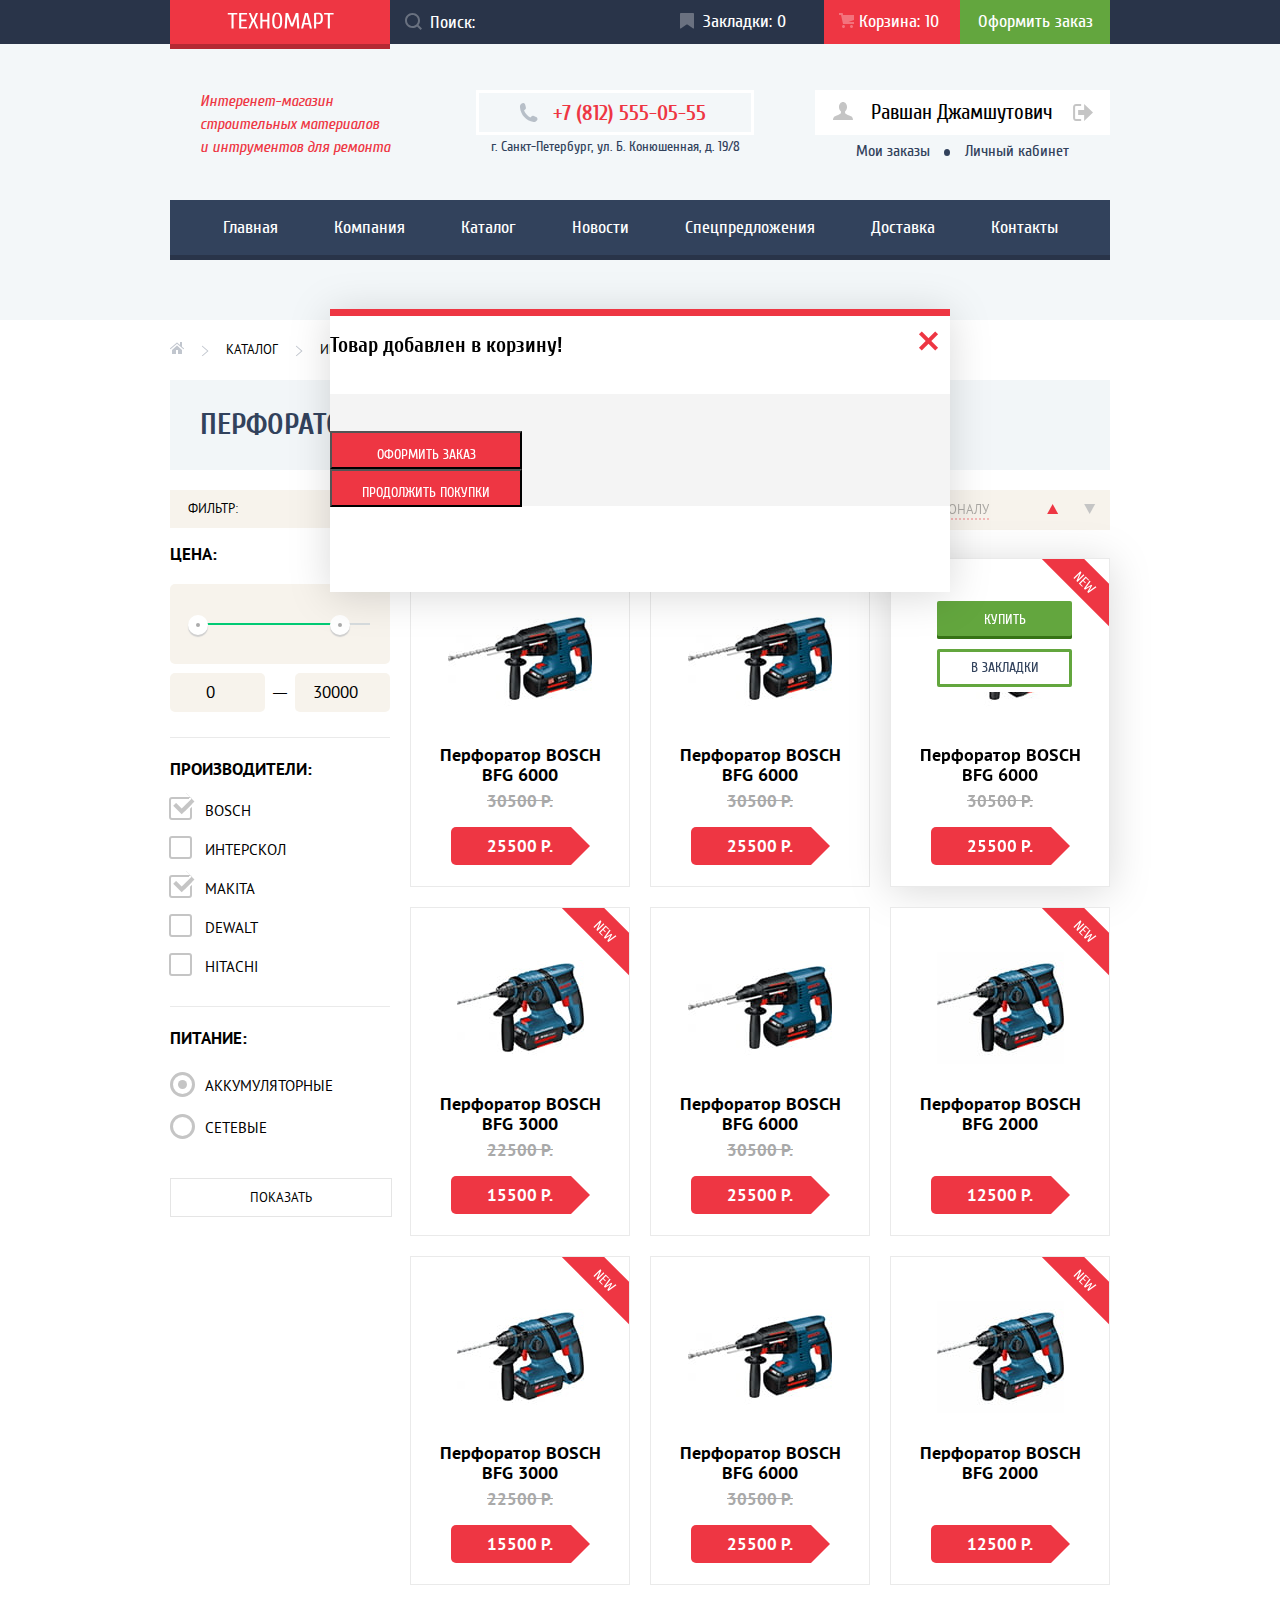
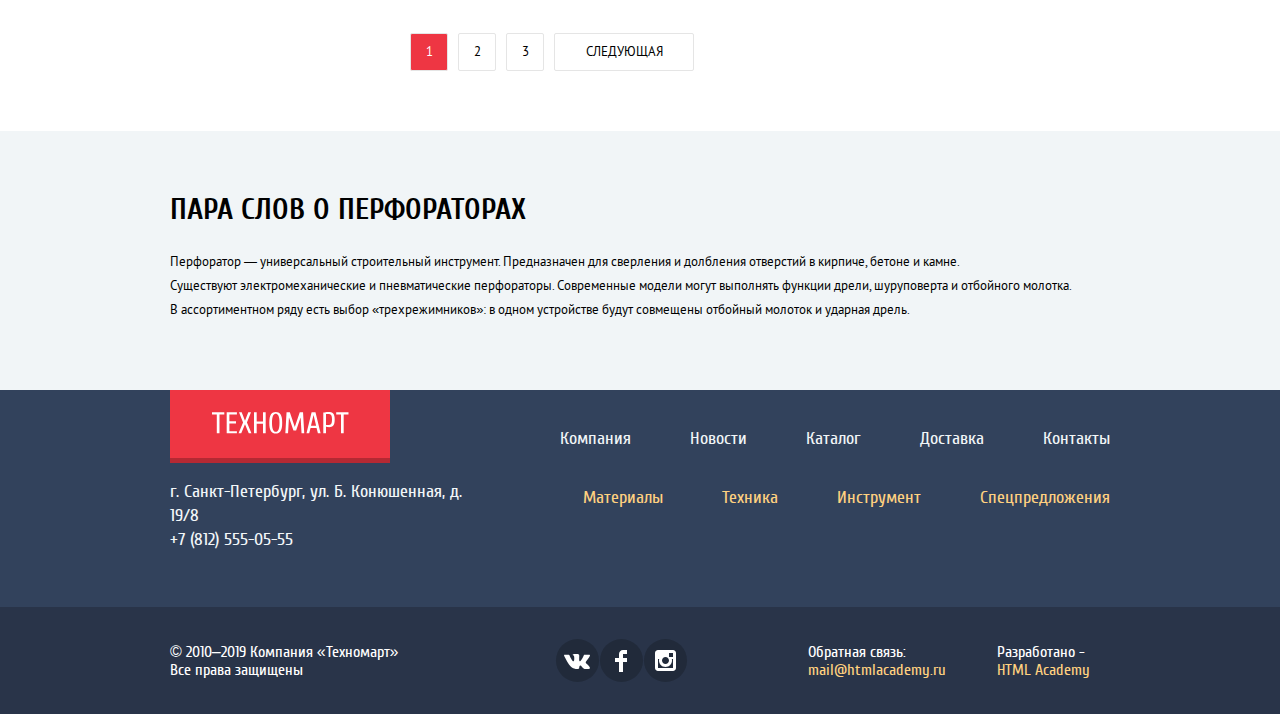
==== commit 97a48f16: "модальные окна" ====
--- a/catalog.html
+++ b/catalog.html
@@ -25,7 +25,7 @@
           </form>
           <div class="header-top-navigation">
             <a class="bookmarks-header-top" href="#">Закладки: 0</a>
-            <a class="cart-header-top" href="#">Корзина: 0</a>
+            <a class="cart-header-top cart-header-top-catalog" href="#">Корзина: 10</a>
             <a class="order-header-top" href="#">Оформить заказ</a>
           </div>
         </div>
@@ -141,11 +141,11 @@
               </div>
             </fieldset>
             <fieldset>
-              <legend class="filter-legend">Производители:</legend>
+              <legend class="filter-legend filter-legend-manufactures">Производители:</legend>
               <ul class="checkbox-list">
                 <li class="filter-option filter-checkbox">
                   <input class="visually-hidden filter-input-checkbox filter-input" type="checkbox" name="Bosh" id="filter-Bosh" checked>
-                  <label for="filter-Bosh">Bosh</label>
+                  <label for="filter-Bosh">Bosch</label>
                 </li>
                 <li class="filter-option filter-checkbox">
                   <input class="visually-hidden filter-input-checkbox filter-input" type="checkbox" name="interscol" id="filter-interscol">
@@ -166,7 +166,7 @@
               </ul>
             </fieldset>
             <fieldset>
-              <legend class="filter-legend">Питание:</legend>
+              <legend class="filter-legend filter-legend-electric">Питание:</legend>
               <ul>
                 <li class="filter-option filter-radio">
                   <input class="visually-hidden filter-input-radio filter-input" type="radio" name="product-group" value="battery" id="filter-battery" checked>
@@ -239,7 +239,7 @@
                 <a class="card-hover-bookmarks" href="#">В закладки</a>
               </div>
             </li>
-            <li class="card card-new">
+            <li class="card card-new card-current">
               <div class="card-pic-container">
                 <img class="card-pic" src="img/6000.jpg" width="144" height="128" alt="Перфоратор BOSCH BFG 6000">
               </div>
@@ -355,97 +355,108 @@
       </div>
     </main>
 
-  <footer class="page-footer">
-    <section class="footer-top">
-      <div class="footer-top-container">
-        <div class="footer-contact-container">
-          <a class="main-logo">
-            <img src="img/logo.svg" width="107" height="17" alt="Логотип интернет-магазина «Техномарт»">
-          </a>
-          <h2 class="visually-hidden">Контакты</h2>
-          <div class="contact-footer">
-            <p class="adress-footer">г. Санкт-Петербург, ул. Б. Конюшенная, д. 19/8</p>
-            <a class="phone-footer" href="tel:+78125550555">+7 (812) 555-05-55</a>
-          </div>
-        </div>
-        <div class="footer-navigation-container">
-          <nav class="footer-navigation">
-            <ul class="footer-navigation-list">
-              <li class="footer-navigation-item">
-                <a class="footer-navigation-link" href="#">Компания</a>
-              </li>
-              <li class="footer-navigation-item">
-                <a class="footer-navigation-link" href="#">Новости</a>
-              </li>
-              <li class="footer-navigation-item">
-                <a class="footer-navigation-link" href="#">Каталог</a>
-              </li>
-              <li class="footer-navigation-item">
-                <a class="footer-navigation-link" href="#">Доставка</a>
-              </li>
-              <li class="footer-navigation-item">
-                <a class="footer-navigation-link" href="#">Контакты</a>
+    <footer class="page-footer">
+      <section class="footer-top">
+        <div class="footer-top-container">
+          <div class="footer-contact-container">
+            <a class="main-logo logo-footer" href="index.html">
+              <img src="img/logo-footer.svg" width="138" height="23" alt="Логотип интернет-магазина «Техномарт»">
+            </a>
+            <h2 class="visually-hidden">Контакты</h2>
+            <div class="contact-footer">
+              <p class="adress-footer">г. Санкт-Петербург, ул. Б. Конюшенная, д. 19/8</p>
+              <a class="phone-footer" href="tel:+78125550555">+7 (812) 555-05-55</a>
+            </div>
+          </div>
+          <div class="footer-navigation-container">
+            <nav class="footer-navigation">
+              <ul class="footer-navigation-list">
+                <li class="footer-navigation-item">
+                  <a class="footer-navigation-link" href="#">Компания</a>
+                </li>
+                <li class="footer-navigation-item">
+                  <a class="footer-navigation-link" href="#">Новости</a>
+                </li>
+                <li class="footer-navigation-item">
+                  <a class="footer-navigation-link" href="catalog.html">Каталог</a>
+                </li>
+                <li class="footer-navigation-item">
+                  <a class="footer-navigation-link" href="#">Доставка</a>
+                </li>
+                <li class="footer-navigation-item">
+                  <a class="footer-navigation-link" href="#">Контакты</a>
+                </li>
+              </ul>
+            </nav>
+            <ul class="footer-navigation-catalog-list">
+              <li class="footer-navigation-catalog-item">
+                <a class="footer-navigation-catalog-link" href="catalog.html">Материалы</a>
+              </li>
+              <li class="footer-navigation-catalog-item">
+                <a class="footer-navigation-catalog-link" href="catalog.html">Техника</a>
+              </li>
+              <li class="footer-navigation-catalog-item">
+                <a class="footer-navigation-catalog-link" href="catalog.html">Инструмент</a>
+              </li>
+              <li class="footer-navigation-catalog-item">
+                <a class="footer-navigation-catalog-link" href="catalog.html">Спецпредложения</a>
               </li>
             </ul>
-          </nav>
-          <ul class="footer-navigation-catalog-list">
-            <li class="footer-navigation-catalog-item">
-              <a class="footer-navigation-catalog-link" href="#">Материалы</a>
-            </li>
-            <li class="footer-navigation-catalog-item">
-              <a class="footer-navigation-catalog-link" href="#">Техника</a>
-            </li>
-            <li class="footer-navigation-catalog-item">
-              <a class="footer-navigation-catalog-link" href="#">Инструмент</a>
-            </li>
-            <li class="footer-navigation-catalog-item">
-              <a class="footer-navigation-catalog-link" href="#">Спецпредложения</a>
-            </li>
-          </ul>
-        </div>
+          </div>
+        </div>
+      </section>
+
+      <section class="footer-bottom">
+        <div class="popular-container footer-bottom-container">
+          <p class="footer-bottom-text">
+            © 2010–2019 Компания «Техномарт»<br>
+            Все права защищены
+          </p>
+          <div class="footer-social">
+            <h2 class="visually-hidden">Соц сети</h2>
+            <ul class="social-list">
+              <li>
+                <a class="social-button" href="#">
+                  <span class="visually-hidden">Вконтакте</span>
+                  <img src="img/icon-vk.svg" width="27" height="16" alt="Вконтакте">
+                </a>
+              </li>
+              <li>
+                <a class="social-button" href="#">
+                  <span class="visually-hidden">Фейсбук</span>
+                  <img src="img/icon-fb.svg" width="12" height="22" alt="Фейсбук">
+                </a>
+              </li>
+              <li>
+                <a class="social-button" href="#">
+                  <span class="visually-hidden">Инстаграм</span>
+                  <img src="img/icon-insta.svg" width="21" height="21" alt="Инстаграм">
+                </a>
+              </li>
+            </ul>
+          </div>
+          <div class="feedback-container">
+            <div class="feedback">
+              <p class="footer-copyright-text">Обратная связь:</p>
+              <a class="footer-copyright-link" href="https://mail@htmlacademy.ru">mail@htmlacademy.ru</a>
+            </div>
+            <div class="feedback">
+              <p class="footer-copyright-text">Разработано -</p>
+              <a  class="footer-copyright-link" href="https://htmlacademy.ru/intensive/htmlcss">HTML Academy</a>
+            </div>
+          </div>
+        </div>
+      </section>
+    </footer>
+
+    <section class="modal modal-cart">
+      <h2>Товар добавлен в корзину!</h2>
+      <div class="button-modal-container">
+        <button class="button" type="button">Оформить заказ</button>
+        <button class="button" type="button">Продолжить покупки</button>
       </div>
+      </form>
+      <button class="modal-close" type="button" aria-label="Закрыть"></button>
     </section>
-
-    <section class="footer-bottom">
-      <div class="popular-container footer-bottom-container">
-        <p class="footer-bottom-text">
-          © 2010–2019 Компания «Техномарт»<br>
-          Все права защищены
-        </p>
-        <div class="footer-social">
-          <h2 class="visually-hidden">Соц сети</h2>
-          <ul class="social-list">
-            <li>
-              <a class="social-button" href="#">
-                <span class="visually-hidden">Вконтакте</span>
-                <img src="img/icon-vk.svg">
-              </a>
-            </li>
-            <li>
-              <a class="social-button" href="#">
-                <span class="visually-hidden">Фейсбук</span>
-                <img src="img/icon-fb.svg">
-              </a>
-            </li>
-            <li>
-              <a class="social-button" href="#">
-                <span class="visually-hidden">Инстаграм</span>
-                <img src="img/icon-insta.svg">
-              </a>
-            </li>
-          </ul>
-        </div>
-        <div class="feedback">
-          <p class="footer-copyright-text">Обратная связь:</p>
-          <a class="footer-copyright-link" href="https://mail@htmlacademy.ru">mail@htmlacademy.ru</a>
-        </div>
-        <div class="feedback">
-          <p class="footer-copyright-text">Разработано:</p>
-          <a  class="footer-copyright-link" href="https://htmlacademy.ru">HTML Academy</a>
-        </div>
-      </div>
-    </section>
-  </footer>
-
   </body>
 </html>
--- a/css/style.css
+++ b/css/style.css
@@ -191,8 +191,6 @@
 
 .search-header {
   position: relative;
-  display: inline-block;
-
 }
 
 .search-header:hover .search-header-image path {
@@ -238,26 +236,31 @@
 }
 
 .header-top-navigation {
+  margin-left: auto;
   display: flex;
   flex-wrap: wrap;
-  flex-grow: 2;
-  align-items: center;
-  margin: 0;
-  padding: 0;
 }
 
 .header-top-navigation a {
   display: flex;
   flex-wrap: wrap;
-  justify-items: center;
   align-items: center;
   height: 100%;
-  flex-grow: 1;
 }
 
 .bookmarks-header-top, .cart-header-top {
   position: relative;
+  padding-left: 35px;
+}
+
+.bookmarks-header-top {
+  min-width: 150px;
   padding-left: 43px;
+  padding-right: 38px;
+}
+
+.cart-header-top {
+  min-width: 136px;
 }
 
 .bookmarks-header-top:active,
@@ -272,7 +275,7 @@
   content: "";
   position: absolute;
   top: 13px;
-  left: 20px;
+  left: 15px;
   width: 20px;
   height: 20px;
   background-image: url("../img/icon-cart.svg");
@@ -302,6 +305,7 @@
   display: flex;
   justify-content: center;
   background-color: var(--green-basic);
+  min-width: 150px;
  }
 
 .order-header-top:hover {
@@ -724,7 +728,7 @@
   border: 1px solid var(--gray-border);
 }
 
-.card:hover {
+.card:hover, .card-current {
   filter: drop-shadow(0px 4px 20px rgba(0, 0, 0, 0.15));
 }
 
@@ -747,16 +751,16 @@
   min-height: 38px;
 }
 
-.card:hover .card-hover {
+.card:hover .card-hover, .card-current .card-hover {
   display: flex;
   flex-direction: column;
   position: absolute;
-  top: 0;
-  left: 0;
-  width: 100%;
+  top: 5px;
+  left: 1px;
+  width: 210px;
   padding-right: 40px;
   padding-left: 40px;
-  padding-top: 38px;
+  padding-top: 32px;
   background-color: var(--white-basic);
 }
 
@@ -922,8 +926,19 @@
   margin-top: 25px;
 }
 
-.service-text-delivery {
+.service-text-delivery,
+.service-text-credit {
   margin-top: 30px;
+}
+
+.service-text-guarantee {
+  min-width: 331px;
+  margin-top: 25px;
+}
+
+.service-text-credit {
+  min-width: 300px;
+  margin-bottom: 25px;
 }
 
 .service-container {
@@ -1022,6 +1037,11 @@
   z-index: 1;
 }
 
+.service-image-guarantee,
+.service-image-credit {
+  top: 5px;
+}
+
 .title-delivery {
   margin: 0;
   padding: 0;
@@ -1122,10 +1142,10 @@
 }
 
 .footer-top-container {
-  display: grid;
-  grid-template-columns: min-content 1fr;
+  display: flex;
+  justify-content: space-between;
   width: 940px;
-  margin: auto;
+  margin: 0 auto;
   padding: 0;
 }
 
@@ -1156,28 +1176,33 @@
 
 .footer-navigation-container {
   margin-top: 37px;
-  margin-left: 69px;
 }
 
 .footer-navigation-list,
 .footer-navigation-catalog-list {
   list-style: none;
   display: flex;
+  flex-wrap: wrap;
   justify-content: space-between;
+  margin: 0;
+  padding: 0;
 }
 
 .footer-navigation-catalog-list {
-  margin-left: 23px;
+  margin-top: 34px;
+  margin-left: 82px;
 }
 
 .footer-navigation-link {
   font-size: 18px;
   color: var(--gray-background-service);
+  margin-left: 59px;
 }
 
 .footer-navigation-catalog-link {
   font-size: 18px;
   color: var(--yellow-text);
+
 }
 
 .footer-navigation-link:hover,
@@ -1194,8 +1219,11 @@
 /* footer-bottom */
 
 .footer-bottom-container {
-  display: grid;
-  grid-template-columns: repeat(4, 1fr);
+  display: flex;
+  justify-content: space-between;
+  align-items: center;
+  flex-wrap: wrap;
+  min-height: 107px;
 }
 
 .footer-bottom {
@@ -1212,6 +1240,7 @@
   max-width: 180px;
   justify-self: center;
   text-align: center;
+  margin-left: 48px;
 }
 
 .social-list {
@@ -1245,12 +1274,19 @@
   margin: 0;
 }
 
+.feedback-container {
+  display: flex;
+  flex-wrap: wrap;
+  margin-right: 20px;
+}
+
 .feedback {
   display: flex;
   flex-direction: column;
   justify-self: end;
   justify-content: center;
   align-items: start;
+  margin-left: 51px;
 }
 
 .footer-copyright-link {
@@ -1271,6 +1307,10 @@
 
 /*catalog*/
 
+.cart-header-top-catalog {
+  background-color: var(--red-basic);
+}
+
 .user {
   display: flex;
   flex-direction: column;
@@ -1294,7 +1334,7 @@
   position: absolute;
   width: 20px;
   height: 18px;
-  left: 20px;
+  left: 18px;
   top: 0px;
 }
 
@@ -1375,8 +1415,10 @@
   justify-content: flex-start;
   flex-wrap: wrap;
   padding: 0;
-  margin: 20px;
+  margin: 0;
   list-style: none;
+  margin-top: 8px;
+  margin-bottom: 18px;
 }
 
 .breadcrumbs-item {
@@ -1404,6 +1446,7 @@
   line-height: 18px;
   text-transform: uppercase;
   color: var(--black-basic);
+  padding: 0;
 }
 
 .title-catalog {
@@ -1443,17 +1486,13 @@
 .filter fieldset {
   padding: 0;
   margin: 0;
-  margin-bottom: 30px;
+  margin-bottom: 16px;
   border: none;
 }
 
 .price-controls, .checkbox-list {
   border-bottom: 1px solid var(--gray-border);
   padding-bottom: 25px;
-}
-
-.filter fieldset:first-child {
-  margin-bottom: 35px;
 }
 
 .filter-legend {
@@ -1462,7 +1501,17 @@
   font-size: 17px;
   line-height: 30px;
   text-transform: uppercase;
-  margin-bottom: 26px;
+  margin-bottom: 5px;
+  padding: 0;
+}
+
+.filter-legend-manufactures {
+  margin-bottom: 17px;
+}
+
+.filter-legend-electric {
+  margin-bottom: 23px;
+  margin-top: 18px;
 }
 
 .filter ul {
@@ -1470,11 +1519,16 @@
   margin: 0;
   list-style: none;
   line-height: 18px;
+  padding-bottom: 10px;
 }
 
 .filter-option {
-  margin-bottom: 19px;
-  padding-left: 45px;
+  margin-bottom: 20px;
+  padding-left: 35px;
+}
+
+.filter-radio {
+  margin-bottom: 23px;
 }
 
 .filter-option label {
@@ -1499,7 +1553,7 @@
 .filter-input-checkbox + label::before {
   content: "";
   position: absolute;
-  left: -42px;
+  left: -36px;
   top: -4px;
   width: 23px;
   height: 23px;
@@ -1510,10 +1564,10 @@
 .filter-input-checkbox:checked + label::after {
   content: "";
   position: absolute;
-  top: -12px;
-  left: -35px;
+  top: -10px;
+  left: -30px;
   width: 12px;
-  height: 16px;
+  height: 14px;
   transform: rotate(45deg);
   box-shadow:
     2px 0px 0 var(--white-basic),
@@ -1526,25 +1580,23 @@
 .filter-input-radio + label::before {
   content: "";
   position: absolute;
-  left: -42px;
+  left: -35px;
   top: -4px;
-  width: 20px;
-  height: 20px;
-  border: 5px solid var(--gray-basic-light);
+  width: 25px;
+  height: 25px;
+  border: 3px solid var(--gray-basic-light);
   border-radius: 50%;
-  box-sizing: content-box;
 }
 
 .filter-input-radio:checked + label::after {
   content: "";
   position: absolute;
-  top: 5px;
-  left: -33px;
-  width: 12px;
-  height: 12px;
+  top: 4px;
+  left: -27px;
+  width: 9px;
+  height: 9px;
   background-color: var(--gray-basic-light);
   border-radius: 50%;
-  box-sizing: content-box;
 }
 
 .radio-label-checked:hover:after {
@@ -1738,7 +1790,7 @@
 .price-controls input {
   font-family: "PT Sans", Arial, sans-serif;
   font-size: 17px;
-  width: 85px;
+  width: 95px;
   padding: 10px;
   text-align: center;
   color: var(--black-basic);
@@ -1755,23 +1807,30 @@
   padding: 0;
   margin-top: 48px;
   list-style: none;
+  margin-bottom: 36px;
 }
 
 .pagination-item {
+  display: inline-block;
+  width: 38px;
   margin-right: 10px;
 }
 
 .pagination-item:last-child {
   margin-right: 0;
+  min-width: 140px;
 }
 
 .pagination-item a {
+  display: flex;
+  align-items: center;
+  justify-content: center;
+  height: 38px;
+  margin: 0;
+  padding: 0;
   font-family: "PT Sans", Arial, sans-serif;
   font-size: 13px;
-  text-align: center;
   text-transform: uppercase;
-  display: block;
-  padding: 10px 15px;
   color: var(--black-basic);
   background-color: var(--white-basic);
   border: 1px solid #E5E5E5;
@@ -1808,3 +1867,156 @@
   margin-bottom: 0;
   padding-bottom: 68px;
 }
+
+
+/* Modal */
+
+.modal {
+  position: fixed;
+  top: 0;
+  right: 0;
+  bottom: 0;
+  left: 0;
+  margin: auto;
+  z-index: 3;
+  border-top: 7px solid var(--red-basic);
+}
+
+
+/* Modal login */
+
+.modal-login {
+  width: 620px;
+  height: 430px;
+  color: var(--black-basic);
+  background-color: var(--white-basic);
+  filter: drop-shadow(0px 4px 20px rgba(0, 0, 0, 0.15));
+}
+
+.modal-container {
+  width: 460px;
+  padding: 0;
+  margin: 0 auto;
+}
+
+.feedback-wrapper {
+  display: flex;
+  flex-wrap: wrap;
+  justify-content: space-between;
+  margin-top: 39px;
+  padding: 0;
+}
+
+.modal-description {
+  font-size: 18px;
+  color: var(--black-basic);
+  margin: 0;
+  padding: 0;
+}
+
+.login-form input[type="email"],
+.login-form input[type="text"],
+.login-form textarea {
+  box-sizing: border-box;
+  font-family: "PT Sans", Arial, sans-serif;
+  font-size: 13px;
+  display: flex;
+  align-items: center;
+  color: var(--gray-old-price);
+  padding-left: 12px;
+  margin-top: 11px;
+  background-color: var(--white-basic);
+  border: 2px solid var(--gray-basic-light);
+  border-radius: 2px;
+}
+
+.login-form input[type="email"],
+.login-form input[type="text"] {
+  width: 220px;
+  min-height: 38px;
+}
+
+.login-form p {
+  padding: 0;
+  margin: 0;
+  margin-bottom: 11px;
+}
+
+.login-form textarea {
+  margin-top: 13px;
+  width: 460px;
+  min-height: 114px ;
+  padding-top: 7px;
+}
+
+
+.modal-close {
+  position: absolute;
+  top: 13px;
+  right: 17px;
+  width: 21px;
+  height: 21px;
+  background-color: transparent;
+  border: 0;
+  cursor: pointer;
+}
+
+.modal-close::before,
+.modal-close::after {
+  content: "";
+  position: absolute;
+  top: 10px;
+  left: 5px;
+  width: 23px;
+  height: 4px;
+  background-color: var(--red-basic);
+}
+
+.modal-close::before {
+  transform: rotate(45deg);
+}
+
+.modal-close::after {
+  transform: rotate(-45deg);
+}
+
+.button-modal-container {
+  background-color: #F4F4F4;
+  height: 112px;
+  padding-top: 37px;
+  margin-top: 37px;
+}
+
+.login-form .button {
+  width: 460px;
+  margin: auto;
+  border: none;
+}
+
+
+/* Modal map */
+
+.modal-map {
+  display: none;
+  width: 943px;
+  height: 449px;
+  background: #565656;
+  box-shadow: 0px 0px 14.7px rgba(47, 42, 43, 0.5);
+}
+
+.modal-map iframe {
+  border: none;
+}
+
+.modal-map img {
+  display: block;
+}
+
+/* Modal cart */
+
+.modal-cart {
+  background-color: var(--white-basic);
+  width: 620px;
+  height: 283px;
+  filter: drop-shadow(0px 4px 20px rgba(0, 0, 0, 0.15));
+}
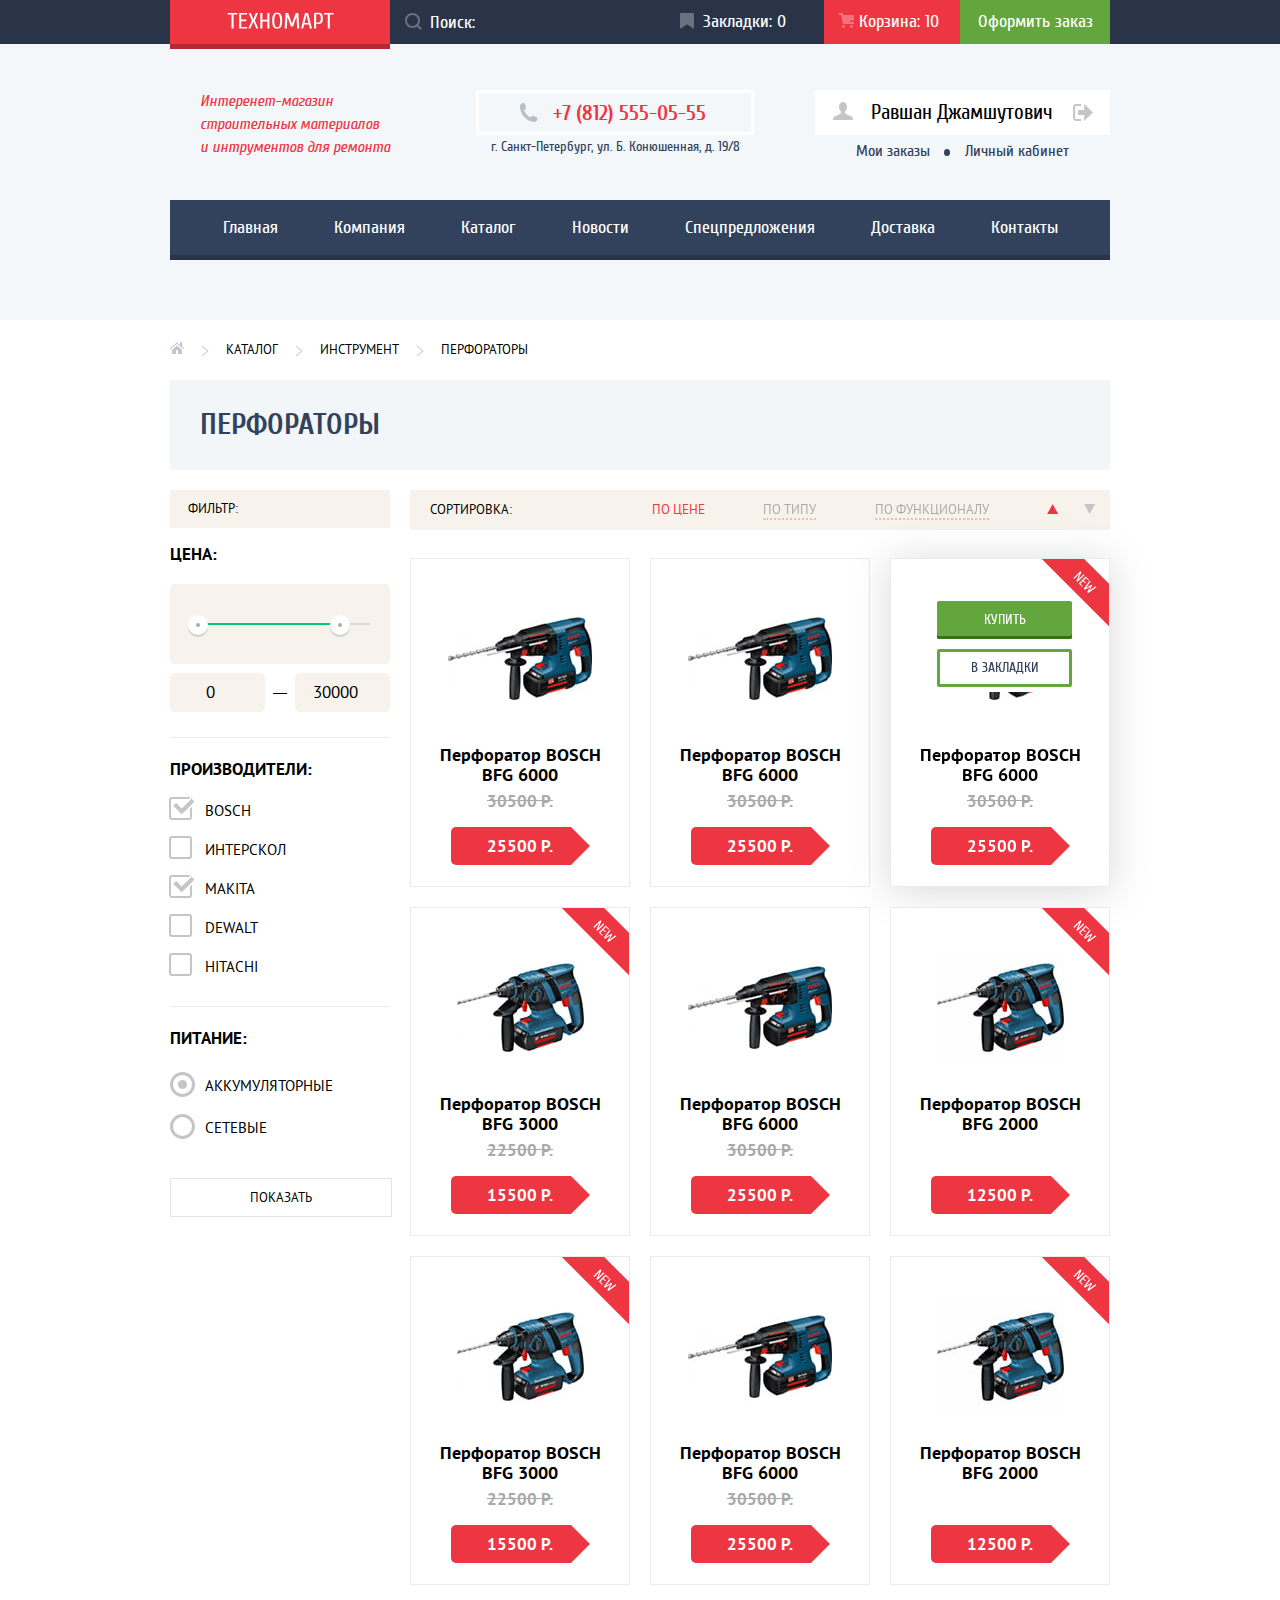
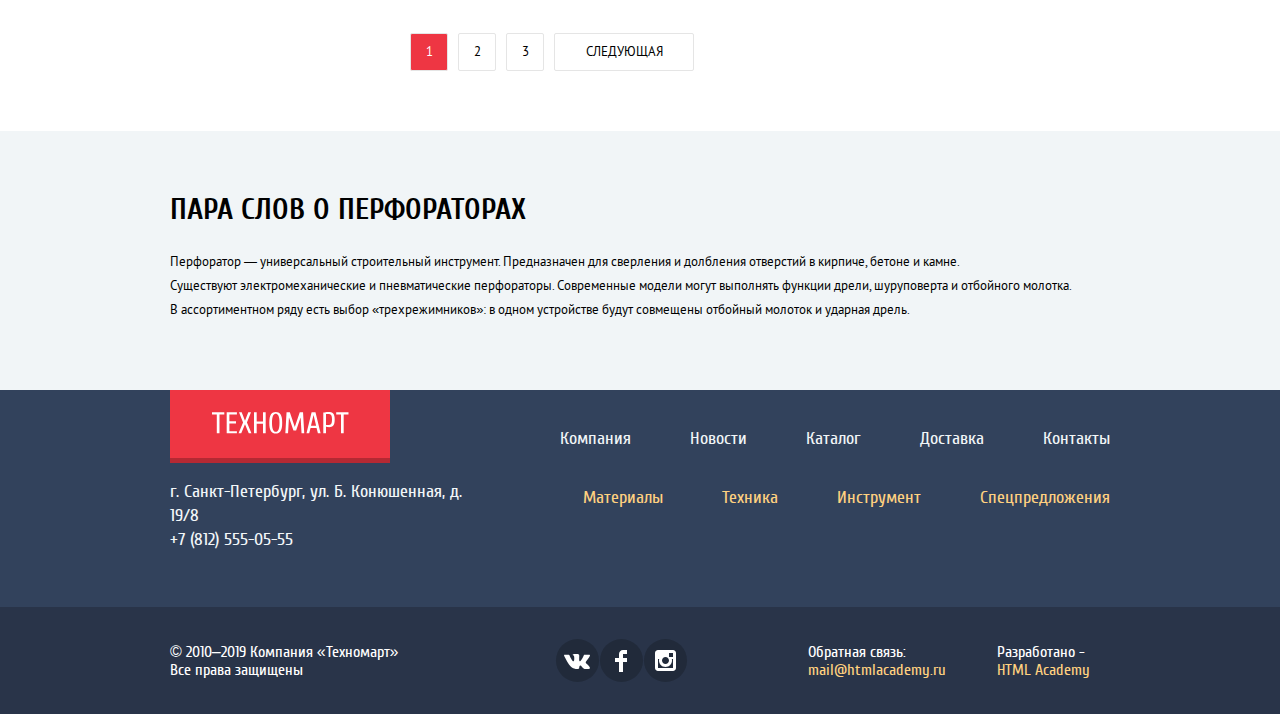
==== commit 64a369ad: "js" ====
--- a/catalog.html
+++ b/catalog.html
@@ -4,7 +4,7 @@
     <meta charset="utf-8">
     <title>Каталог интернет-магазина Техномарт</title>
     <link href="./css/normalize.css" rel="stylesheet">
-    <link href="./css/style.css" rel="stylesheet">
+    <link href="./css/style.min.css" rel="stylesheet">
   </head>
   <body class="catalog-body">
 
@@ -452,10 +452,9 @@
     <section class="modal modal-cart">
       <h2>Товар добавлен в корзину!</h2>
       <div class="button-modal-container">
-        <button class="button" type="button">Оформить заказ</button>
-        <button class="button" type="button">Продолжить покупки</button>
+        <a class="button" href="#">Оформить заказ</a>
+        <a class="button button-modal-next" href="catalog.html">Продолжить покупки</a>
       </div>
-      </form>
       <button class="modal-close" type="button" aria-label="Закрыть"></button>
     </section>
   </body>
--- a/css/style.min.css
+++ b/css/style.min.css
@@ -0,0 +1 @@
+@charset "utf-8";@-webkit-keyframes bounce{0%{transform:translateY(-2000px)}70%{transform:translateY(30px)}90%{transform:translateY(-10px)}to{transform:translateY(0)}}@keyframes bounce{0%{transform:translateY(-2000px)}70%{transform:translateY(30px)}90%{transform:translateY(-10px)}to{transform:translateY(0)}}@-webkit-keyframes shake{0%,to{transform:translateX(0)}10%,30%,50%,70%,90%{transform:translateX(-10px)}20%,40%,60%,80%{transform:translateX(10px)}}@keyframes shake{0%,to{transform:translateX(0)}10%,30%,50%,70%,90%{transform:translateX(-10px)}20%,40%,60%,80%{transform:translateX(10px)}}@font-face{font-family:'Cuprum';font-style:normal;font-weight:400;src:url(../fonts/cuprum.woff2) format('woff2'),url(../fonts/cuprum.woff) format('woff');font-display:swap}@font-face{font-family:'Cuprum';font-style:italic;font-weight:400;src:url(../fonts/cuprumitalic.woff2) format('woff2'),url(../fonts/cuprumitalic.woff) format('woff');font-display:swap}@font-face{font-family:'Cuprum';font-style:normal;font-weight:700;src:url(../fonts/cuprumbold.woff2) format('woff2'),url(../fonts/cuprumbold.woff) format('woff');font-display:swap}@font-face{font-family:'PT Sans';font-style:normal;font-weight:400;src:url(../fonts/ptsans.woff2) format('woff2'),url(../fonts/ptsans.woff) format('woff');font-display:swap}@font-face{font-family:'PT Sans';font-style:normal;font-weight:700;src:url(../fonts/ptsansbold.woff2) format('woff2'),url(../fonts/ptsansbold.woff) format('woff');font-display:swap}:root{--black-basic: #000000;--white-basic: #ffffff;--white-text-rgba: rgba(255, 255, 255, 0.5);--white-background-rgba: rgba(255, 255, 255, 0.3);--yellow-text: #FFD180;--red-basic: #EE3643;--red-hover: #CA2C37;--red-click: #BA2732;--green-basic: #63A63E;--green-hover: #5FBB2D;--green-click: #518534;--gray-header-top: #293449;--gray-navigation: #32425C;--gray-navigation-click: #1D2739;--gray-basic: #3D546F;--gray-basic-light: #C5C5C5;--gray-radio-hover: #B5B5B5;--gray-background-service: #F1F5F7;--gray-title: #F9F5F0;--gray-filter: #F7F3EC;--gray-old-price: #A9A9A9;--gray-border: #EAEAEA;--yellow-special: #FFBF47;--blue-special: #3BBCE3;--purpule-special: #DC91D8;--green-special: #8ED78F;--yellow-delivery: #FFC047}.button,body{font-size:14px}body{min-width:940px;font-family:"Cuprum",Arial,sans-serif;line-height:24px;font-weight:400}*,::after,::before{box-sizing:border-box}.page a,.page-catalog a{text-decoration:none}.button{display:block;text-align:center;padding-top:11px;line-height:18px;text-transform:uppercase;width:192px;min-height:38px;color:var(--white-basic);background-color:var(--red-basic)}.button:hover{background-color:var(--red-hover)}.button:active{background-color:var(--red-click)}.visually-hidden{position:absolute;width:1px;height:1px;margin:-1px;border:0;padding:0;white-space:nowrap;-webkit-clip-path:inset(100%);clip-path:inset(100%);clip:rect(0 0 0 0);overflow:hidden}.page,.page-catalog{height:100%}.catalog-body,.main-header,.page-body{display:grid;grid-template-rows:-webkit-min-content 1fr -webkit-min-content;grid-template-rows:min-content 1fr min-content}.catalog-body,.page-body{min-height:100%;align-content:start}.main-header{margin-bottom:10px}.header-top,.search-header input{background-color:var(--gray-header-top);width:100%}.header-top-container{display:flex;width:940px;margin:0 auto;min-height:42px}.main-logo,.main-logo:hover{display:block;position:relative;background-color:var(--red-basic);width:220px;text-align:center;padding-top:12px;padding-bottom:7px;box-shadow:0 5px 0 #b52933;cursor:pointer}.main-logo:active{background-color:var(--red-click)}.header-top-navigation a,.search-header-top{font-size:18px;color:var(--white-basic)}.search-header{position:relative}.search-header:hover .search-header-image path{opacity:1}.search-header input{min-height:42px;padding-left:42px;margin:0;width:260px;border:0}.search-header-top{margin-left:40px;position:absolute;top:11px;left:0}.search-header input:active,.search-header input:focus{background-color:var(--white-basic)}.search-header-image{position:absolute;left:15px;top:13px;width:17px;height:17px}.search-header input:focus+label+.search-header-image path{fill:var(--red-basic);opacity:1}.search-header input:focus+label{opacity:0}.header-top-navigation{margin-left:auto;display:flex;flex-wrap:wrap}.header-top-navigation a{display:flex;flex-wrap:wrap;align-items:center;height:100%}.bookmarks-header-top,.cart-header-top{position:relative}.cart-header-top{padding-left:35px}.bookmarks-header-top{min-width:150px;padding-left:43px;padding-right:38px}.cart-header-top{min-width:136px}.bookmarks-header-top:active,.bookmarks-header-top:active:before,.cart-header-top:active,.cart-header-top:active:before{background-color:#161d29;opacity:.5}.cart-header-top::before{top:13px;left:15px;width:20px;height:20px;background-image:url(../img/icon-cart.svg);opacity:.3}.bookmarks-header-top::before,.cart-header-top::before,.phone-header::before{content:"";position:absolute;background-repeat:no-repeat;background-position:0 0}.bookmarks-header-top::before{top:13px;left:20px;width:14px;height:16px;background-image:url(../img/icon-bookmark.svg);opacity:.3}.bookmarks-header-top:hover:before,.cart-header-top:hover:before{opacity:1}.order-header-top{display:flex;justify-content:center;background-color:var(--green-basic);min-width:150px}.order-header-top:hover{background-color:var(--green-hover)}.order-header-top:active{background-color:var(--green-click);color:var(--white-text-rgba)}.header-middle{background-color:#f3f7f9}.header-middle-container{display:flex;justify-content:space-between;align-items:flex-start;width:940px;margin:46px auto 40px;padding:0}.header-text{margin-left:30px;margin-right:15px;font-size:16px;line-height:23px;max-width:200px;color:var(--red-basic)}.phone-header{display:flex;min-height:45px;align-items:center;position:relative;font-size:21px;line-height:30px;font-weight:700;padding-left:74px;padding-right:45px;color:var(--red-basic);background-color:#f3f7f9;border:3px solid var(--white-basic)}.phone-header::before{left:40px;top:10px;width:19px;height:19px;background-image:url(../img/icon-phone.svg)}.adress-header{color:var(--gray-navigation);text-align:center;margin:0}.authorization{display:flex;align-items:center;justify-self:end}.authorization-login,.authorization-registration{display:flex;align-items:center;min-height:45px;font-size:21px;line-height:21px;text-align:center;color:var(--black-basic);background-color:var(--white-basic)}.authorization-login{position:relative;padding-left:45px;padding-right:27px}.authorization-registration{padding-left:24px;padding-right:24px;margin-left:10px}.authorization a:hover{color:var(--red-basic)}.authorization-login:hover path,.persona-name:hover path,.user-login-image:hover path{fill:var(--gray-basic)}.authorization-login:active path,.persona-name:active path,.user-login-image:active path{fill:var(--gray-basic-light)}.authorization a:active{color:var(--gray-basic-light)}.authorization-login-image{position:absolute;width:21px;height:17px;left:20px;top:13px}.header-bottom{background-color:#f3f7f9}.header-bottom-container{margin:auto auto 60px;width:940px;background-color:var(--gray-navigation);box-shadow:inset 0 -5px 0 var(--gray-header-top)}.header-navigation-list{display:flex;justify-items:center;flex-wrap:wrap;margin:0;padding:0;list-style:none;min-height:60px}.header-navigation-item{list-style:none}.header-navigation-link{display:block;padding:16px 28px 20px;font-size:18px;color:var(--white-basic)}.header-navigation li:first-child{padding-left:25px}.header-navigation-link:hover,.service-item a:hover{background-color:var(--gray-header-top)}.header-navigation-link:active{opacity:.5;background-color:var(--gray-navigation-click)}.features,.popular-container{width:940px;margin:0 auto;padding:0}.features{display:grid;grid-template-columns:repeat(3,1fr);grid-template-rows:repeat(3,1fr);gap:20px;margin:49px auto 0}.feature-item{display:flex;flex-direction:column;align-items:start;justify-content:center;position:relative;margin:0;padding:0}.feature-name{font-weight:700;font-size:24px;line-height:30px;padding-left:23px;padding-bottom:7px;color:var(--white-basic)}.feature-link{display:flex;justify-content:center;align-items:center;line-height:18px;width:135px;height:38px;text-transform:uppercase;margin-left:23px;margin-top:7px;color:var(--white-basic);background-color:var(--white-background-rgba)}.feature-link:hover{background-color:rgba(197,197,197,.3)}.feature-link:active{background-color:rgba(169,169,169,.3)}.feature-materials{background-color:var(--yellow-special)}.feature-image-materials{position:absolute;right:45px;top:30px}.feature-materials::after{content:"";position:absolute;right:0;top:0;width:70px;height:70px;background-image:url(../img/new.svg);background-repeat:no-repeat;background-position:0 0}.feature-tool{background-color:var(--blue-special)}.feature-image-tool{position:absolute;right:35px;top:35px}.feature-technics{background-color:var(--purpule-special)}.feature-image-technics{position:absolute;right:35px;top:30px}.feature-discount{background-color:var(--green-special)}.feature-image-discount{position:absolute;right:45px;top:25px}.feature-delivery{background-color:var(--yellow-delivery)}.feature-image-delivery{position:absolute;right:35px;top:30px}.slider{grid-column-start:1;grid-column-end:3;grid-row-start:2;grid-row-end:4;position:relative;width:620px;height:266px;padding-left:24px}.slider-wrapper-1,.slider-wrapper-2{background-color:var(--gray-header-top);background-image:url(../img/man.jpg)}.slider-wrapper-2{background-image:url(../img/man-2.jpg)}.slider-list{margin:0;padding:0;list-style:none}.slide{display:none}.slide-current{display:block}.slider-title{font-size:36px;line-height:36px;font-weight:700;text-transform:uppercase;color:var(--white-basic);margin-top:23px;margin-bottom:0}.slider-text{font-size:18px;color:var(--white-basic);margin-top:5px}.button-control-back,.button-control-next{padding:0;width:22px;height:40px;background-color:transparent;border:0;cursor:pointer;position:absolute;top:45%;background-image:url(../img/icon-left.svg);background-repeat:no-repeat;background-position:0 0}.button-control-next{right:20px;transform:rotate(180deg)}.slider-button{position:absolute;top:200px}.popular{display:flex;justify-content:space-between;align-items:center;background-color:var(--gray-title);margin:59px 0 20px;padding-right:19px}.title{font-size:30px;line-height:30px;text-transform:uppercase;color:var(--gray-navigation);margin:29px 28px 30px}.card-list{display:grid;grid-template-columns:repeat(4,1fr);gap:20px;padding:0;margin:0 0 70px}.card,.card-hover a{display:flex;flex-direction:column;align-items:center}.card{position:relative;margin:0;padding:0;list-style:none;background-color:var(--white-basic);border:1px solid var(--gray-border)}.card-current,.card:hover{-webkit-filter:drop-shadow(0 4px 20px rgba(0,0,0,.15));filter:drop-shadow(0 4px 20px rgba(0,0,0,.15))}.card-pic{max-width:100%;margin:auto}.card-hover{display:none}.card-hover a{justify-content:center;margin:5px;width:135px;min-height:38px}.card-current .card-hover,.card:hover .card-hover{display:flex;flex-direction:column;position:absolute;top:5px;left:1px;width:210px;padding-right:40px;padding-left:40px;padding-top:32px;background-color:var(--white-basic)}.card-title{font-family:"PT Sans",Arial,sans-serif;font-weight:700;font-size:18px;line-height:20px;padding:0 25px;text-align:center;color:var(--black-basic);box-sizing:border-box;margin-bottom:7px}.card-pic-container{height:164px;margin-top:22px;align-content:center}.card-block-price{margin-top:auto}.old-price{font-family:"PT Sans",Arial,sans-serif;font-weight:700;font-size:17px;line-height:18px;text-align:center;text-transform:uppercase;color:var(--gray-old-price);margin:0}.card-price,.service-item a{font-weight:700;color:var(--white-basic)}.card-hover-buy,.card-price{line-height:18px;text-align:center;text-transform:uppercase}.card-price{position:relative;font-family:"PT Sans",Arial,sans-serif;font-size:17px;width:138px;padding-top:10px;padding-bottom:10px;margin-bottom:21px;background-color:var(--red-basic);border-radius:5px}.card-price::after{content:"";position:absolute;top:0;right:-20px;border:19px solid var(--white-basic);border-left-color:var(--red-basic)}.card-new::after,.service-list::before{position:absolute;right:0;background-repeat:no-repeat;background-position:0 0}.card-new::after{content:'';top:0;width:70px;height:70px;background:url(../img/new.svg)}.card-hover-buy{color:var(--white-basic);background-color:var(--green-basic);box-shadow:inset 0 -3px 0 #367315;border-radius:2px}.card-hover-buy:hover{background-color:var(--green-hover)}.card-hover-buy:active{background-color:var(--green-click)}.card-hover-bookmarks,.service-item a:active{color:var(--gray-navigation);background-color:var(--white-basic)}.card-hover-bookmarks{line-height:18px;text-align:center;text-transform:uppercase;border:3px solid var(--green-basic);border-radius:2px}.card-hover-bookmarks:hover{border:3px solid var(--gray-navigation)}.card-hover-bookmarks:active{opacity:.5}.manufacturers-list{display:grid;grid-template-columns:repeat(4,1fr);grid-template-rows:1fr 1fr;gap:20px;margin:0 0 70px;padding:0;list-style:none}.logo-manufacturers{display:flex;align-items:center;justify-content:center;background-color:var(--white-basic);border:1px solid var(--gray-border);color:var(--black-basic);width:220px;height:145px}.logo-manufacturers:active,.logo-manufacturers:hover{-webkit-filter:drop-shadow(0 4px 20px rgba(0,0,0,.15));filter:drop-shadow(0 4px 20px rgba(0,0,0,.15))}.logo-manufacturers:active{opacity:.5}.catalog-text,.service{background-color:var(--gray-background-service)}.service-title{font-size:30px;line-height:30px;padding-top:64px;text-transform:uppercase;color:var(--black-basic)}.service-text{font-family:"PT Sans",Arial,sans-serif;font-size:13px;color:var(--black-basic);max-width:400px;margin-top:25px}.service-text-credit,.service-text-delivery{margin-top:30px}.service-text-guarantee{min-width:331px;margin-top:25px}.service-text-credit{min-width:300px;margin-bottom:25px}.service-container{position:relative;display:flex;justify-items:left;margin-top:60px;padding:0}.service-list{position:relative;width:240px;list-style:none;margin-top:10px;margin-bottom:99px;padding:0}.service-list::before{content:"";top:-50px;width:10px;height:279px;background:url(../img/roll.png)}.service-item{display:flex;flex-wrap:wrap;flex-direction:column;min-width:240px}.service-item a{display:flex;align-items:center;font-size:21px;line-height:30px;padding-left:22px;min-height:61px;background-color:var(--gray-navigation);box-shadow:0 1px 0 var(--gray-header-top),inset 0 1px 0 #405069}.service-item a:active{box-shadow:0 1px 0 var(--white-basic),inset 0 1px 0 var(--white-basic)}.service-item-current a,.service-item-current a:active,.service-item-current a:focus,.service-item-current a:hover{color:var(--gray-navigation);background-color:var(--white-basic);box-shadow:0 1px 0 var(--white-basic),inset 0 1px 0 var(--white-basic)}.service-slider{padding-left:80px;max-width:380px;z-index:2;margin-top:7px}.service-slider-list{margin:0;padding:0;list-style:none}.service-slide{display:none}.modal-map img,.service-slide-current{display:block}.service-image{position:absolute;top:22px;right:0;z-index:1}.service-image-credit,.service-image-guarantee{top:5px}.title-delivery{margin:0;padding:0}.transport-service{display:flex;flex-direction:column;padding:0;margin:0;max-width:460px}.transport-title{font-size:30px;line-height:30px;padding:0;margin:0;text-transform:uppercase;color:var(--black-basic)}.transport-text{margin-top:24px;margin-bottom:0;padding:0;max-width:460px}.transport-button{width:220px}.pickup{display:flex;flex-direction:column;padding:0;margin:0;justify-self:end;width:300px}.maps{width:300px;height:158px;margin-bottom:21px;margin-top:28px}.button-maps{width:100%}.transport{display:flex;justify-content:space-between;margin-bottom:70px;margin-top:70px}.carrier-list{list-style:none;padding:0;margin:0 0 8px}.carrier-item{position:relative;padding-left:37px;font-size:18px;color:var(--black-basic);margin-bottom:12px}.carrier-item::before{content:"";position:absolute;top:12px;left:0;width:25px;height:2px;background-color:var(--red-basic)}.page-footer{display:grid;grid-template-rows:-webkit-min-content -webkit-min-content;grid-template-rows:min-content min-content;margin-top:0}.footer-top{background-color:var(--gray-navigation)}.footer-top-container{display:flex;justify-content:space-between;width:940px;margin:0 auto;padding:0}.footer-contact-container{display:flex;flex-direction:column}.logo-footer,.logo-footer:hover{height:68px;padding-top:21px;padding-bottom:20px;cursor:pointer}.contact-footer{margin-top:22px;margin-bottom:54px;max-width:321px}.adress-footer,.phone-footer{font-size:18px;color:#f3f7f9;margin:0}.footer-navigation-container{margin-top:37px}.footer-navigation-catalog-list,.footer-navigation-list{list-style:none;display:flex;flex-wrap:wrap;justify-content:space-between;margin:0;padding:0}.footer-navigation-catalog-list{margin:34px 0 0 82px}.footer-navigation-link{font-size:18px;color:var(--gray-background-service);margin-left:59px}.footer-navigation-catalog-link{font-size:18px;color:var(--yellow-text)}.footer-navigation-catalog-link:hover,.footer-navigation-link:hover{-webkit-text-decoration-line:underline;text-decoration-line:underline}.footer-navigation-catalog-link:active,.footer-navigation-link:active{-webkit-text-decoration-line:none;text-decoration-line:none;opacity:.5}.footer-bottom-container{display:flex;justify-content:space-between;align-items:center;flex-wrap:wrap;min-height:107px}.footer-bottom{background-color:var(--gray-header-top)}.footer-bottom-text{font-size:16px;line-height:18px;color:var(--white-basic)}.footer-social{max-width:180px;justify-self:center;text-align:center;margin-left:48px}.social-list{display:flex;flex-wrap:wrap;justify-content:space-between;list-style:none}.social-button{display:flex;align-items:center;justify-content:center;margin-right:1px;width:43px;height:43px;color:var(--white-basic);background-color:#212a3a;border-radius:50%}.social-button:active,.social-button:hover{background-color:var(--red-basic)}.footer-copyright-text{font-size:16px;line-height:18px;color:var(--white-basic);margin:0}.feedback-container{display:flex;flex-wrap:wrap;margin-right:20px}.feedback{display:flex;flex-direction:column;justify-self:end;justify-content:center;align-items:start;margin-left:51px}.footer-copyright-link{font-size:16px;line-height:18px;color:var(--yellow-text);margin:0}.footer-copyright-link:hover{-webkit-text-decoration-line:underline;text-decoration-line:underline}.footer-copyright-link:active{color:var(--red-basic);-webkit-text-decoration-line:none;text-decoration-line:none}.cart-header-top-catalog{background-color:var(--red-basic)}.user{display:flex;flex-direction:column}.user-name{display:flex;justify-content:space-between;background-color:var(--white-basic);align-items:center;min-height:45px}.user-login-image{width:20px;height:17px;margin-right:17px}.user-avatar-image{position:absolute;width:20px;height:18px;left:18px;top:0}.persona-name{font-size:21px;line-height:21px}.persona-container{display:flex;flex-wrap:wrap;padding:0;justify-content:center;margin-top:7px}.persona-container a{position:relative;margin-right:35px}.persona-container a:last-child{margin-right:0}.persona-container a::after{content:"";position:absolute;right:-20px;top:7px;width:6px;height:7px;background-color:var(--gray-navigation);border-radius:50%}.persona-container a:last-child:after{display:none}.persona{font-size:16px;line-height:18px;display:flex;justify-content:space-between;align-items:center;text-align:center;color:var(--gray-navigation)}.persona:hover{color:var(--red-basic)}.persona-container a:hover:after{background-color:var(--red-basic)}.persona-container a:active:after{background-color:var(--gray-basic-light)}.persona-name:active,.persona:active{color:var(--gray-basic-light)}.persona-name{position:relative;padding-left:56px;padding-right:20px;color:var(--black-basic)}.breadcrumbs-list{display:flex;justify-content:flex-start;flex-wrap:wrap;padding:0;list-style:none;margin:8px 0 18px}.breadcrumbs-item{position:relative;margin-right:42px}.breadcrumbs-item::after{content:"";position:absolute;top:7px;right:-25px;width:8px;height:12px;background-image:url(../img/icon-right-small.svg)}.breadcrumbs-current::after{display:none}.breadcrumbs-link{font-family:"PT Sans",Arial,sans-serif;font-size:13px;line-height:18px;text-transform:uppercase;color:var(--black-basic);padding:0}.title-catalog{font-size:30px;line-height:30px;padding:30px;width:940px;margin-bottom:20px;text-transform:uppercase;color:var(--gray-navigation);background-color:#f2f6f8}.filter-container{display:grid;grid-template-columns:220px 1fr;gap:20px;width:940px;margin:0 auto;padding:0}.filter-title{font-family:"PT Sans",Arial,sans-serif;font-weight:400;font-size:13px;line-height:18px;padding:10px 18px;margin-top:0;text-transform:uppercase;color:var(--black-basic);background-color:var(--gray-filter)}.filter fieldset{padding:0;margin:0 0 16px;border:0}.checkbox-list,.price-controls{border-bottom:1px solid var(--gray-border);padding-bottom:25px}.filter-legend{font-family:"PT Sans",Arial,sans-serif;font-weight:700;font-size:17px;line-height:30px;text-transform:uppercase;margin-bottom:5px;padding:0}.filter-legend-manufactures{margin-bottom:17px}.filter-legend-electric{margin-bottom:23px;margin-top:18px}.filter ul{margin:0;list-style:none;line-height:18px;padding:0 0 10px}.filter-option{margin-bottom:20px;padding-left:35px}.filter-radio{margin-bottom:23px}.filter-option label{position:relative;display:block;cursor:pointer;-webkit-user-select:none;-moz-user-select:none;user-select:none}.filter-input-checkbox+label,.filter-input-radio+label{font-family:"PT Sans",Arial,sans-serif;font-size:15px;line-height:19px;text-transform:uppercase}.filter-checkbox{position:relative}.filter-input-checkbox+label::before{content:"";position:absolute;left:-36px;top:-4px;width:23px;height:23px;border:2px solid var(--gray-basic-light);border-radius:3px}.filter-input-checkbox:checked+label::after{content:"";position:absolute;top:-10px;left:-30px;width:12px;height:14px;transform:rotate(45deg);box-shadow:2px 0 0 var(--white-basic),6px 0 0 var(--gray-basic-light),6px 4px 0 var(--gray-basic-light),8px 0 0 var(--white-basic)}.filter-input-radio+label::before{content:"";position:absolute;left:-35px;top:-4px;width:25px;height:25px;border:3px solid var(--gray-basic-light);border-radius:50%}.filter-input-radio:checked+label::after{content:"";position:absolute;top:4px;left:-27px;width:9px;height:9px;background-color:var(--gray-basic-light);border-radius:50%}.radio-label-checked:hover:after{background-color:var(--gray-radio-hover)}.filter-input-checkbox:hover+label::before,.radio-label:hover:before{border-color:var(--gray-radio-hover)}.filter-input-checkbox:checked:hover+label::after{box-shadow:2px 0 0 var(--white-basic),6px 0 0 var(--gray-radio-hover),6px 4px 0 var(--gray-radio-hover),8px 0 0 var(--white-basic)}.filter-input-checkbox:checked:disabled+label::after{box-shadow:2px 0 0 var(--white-basic),6px 0 0 rgba(181,181,181,.3),6px 4px 0 rgba(181,181,181,.3),8px 0 0 var(--white-basic)}.radio-label-checked:disabled:after{background-color:rgba(181,181,181,.3)}.filter-input-checkbox:disabled+label::before,.radio-label:disabled:before{border-color:rgba(181,181,181,.3)}.filter-button{font-family:"PT Sans",Arial,sans-serif;font-size:13px;line-height:18px;text-align:center;text-transform:uppercase;color:var(--black-basic);background-color:var(--white-basic);border:1px solid #e5e5e5;padding:10px 79px}.sorting{display:grid;grid-template-columns:-webkit-min-content 1fr;grid-template-columns:min-content 1fr;min-height:38px;background-color:var(--gray-filter);margin-bottom:28px}.sorting-title{font-family:"PT Sans",Arial,sans-serif;font-weight:400;font-size:13px;line-height:18px;padding-left:20px;padding-right:140px;text-transform:uppercase;color:var(--black-basic)}.sorting-list{display:flex;justify-content:space-between;flex-wrap:wrap;align-items:center;padding:0 14px 0 0;margin:0;list-style:none}.sorting-link{font-family:"PT Sans",Arial,sans-serif;font-weight:400;font-size:13px;line-height:18px;text-transform:uppercase;color:var(--black-basic);opacity:.3;border-bottom:2px dotted var(--red-basic)}.sorting-link:hover{opacity:1;border-bottom:2px solid var(--red-basic)}.sorting-current,.sorting-link:active{opacity:1;color:var(--red-basic);border-bottom:none}.sorting-icon-down{margin-left:21px}.sorting-icon:hover path{fill:var(--black-basic)}.sorting-icon-current path,.sorting-icon:active path{fill:var(--red-basic)}.card-list-catalog{display:grid;grid-template-columns:repeat(3,1fr);gap:20px;list-style:none;padding:0;margin:0}.range-filter{width:220px;margin-top:10px}.range-controls{position:relative;height:41px;margin-bottom:9px;padding-top:39px;padding-right:20px;padding-left:20px;background-color:var(--gray-filter);border-radius:5px;box-sizing:content-box}.range-controls .scale{height:2px;background-color:#d7dcde;box-sizing:content-box}.range-controls .bar{width:80%;height:2px;background:#00ca74;box-sizing:content-box}.range-controls .toggle{position:absolute;top:31px;left:0;width:4px;height:4px;padding:0;border:8px solid #fff;background-color:#ababab;border-radius:50%;box-shadow:0 2px 1px 0 #cfcfcf;cursor:pointer;box-sizing:content-box}.range-controls .toggle-min{left:18px}.range-controls .toggle-max{left:160px}.price-controls{display:flex;justify-content:space-between;align-items:center}.price-controls input,.price-controls label{font-family:"PT Sans",Arial,sans-serif;text-align:center}.price-controls label{font-size:16px;text-transform:uppercase;color:#444}.price-controls input{font-size:17px;width:95px;padding:10px;color:var(--black-basic);border:0;border-radius:5px;background-color:var(--gray-filter)}.pagination-list{display:flex;flex-wrap:wrap;padding:0;margin-top:48px;list-style:none;margin-bottom:36px}.pagination-item{display:inline-block;width:38px;margin-right:10px}.pagination-item:last-child{margin-right:0;min-width:140px}.pagination-item a{display:flex;align-items:center;justify-content:center;height:38px;margin:0;padding:0;font-family:"PT Sans",Arial,sans-serif;font-size:13px;text-transform:uppercase;color:var(--black-basic);background-color:var(--white-basic);border:1px solid #e5e5e5;border-radius:2px}.filter-button:hover,.pagination-item a:hover{border:1px solid var(--gray-basic-light)}.filter-button:active,.pagination-item a:active{border:1px solid var(--red-basic)}.pagination-item-current a,.pagination-item-current a:active,.pagination-item-current a:focus,.pagination-item-current a:hover{color:var(--white-basic);background-color:var(--red-basic)}.catalog-text-heading{font-size:30px;line-height:30px;padding-top:64px;text-transform:uppercase;color:var(--black-basic)}.catalog-text-content{font-family:"PT Sans",Arial,sans-serif;font-size:13px;color:var(--black-basic);margin-bottom:0;padding-bottom:68px}.modal{display:none;position:fixed;top:0;right:0;bottom:0;left:0;margin:auto;z-index:3;border-top:7px solid var(--red-basic)}.modal-show{display:block;-webkit-animation:bounce .6s;animation:bounce .6s}.modal-error{-webkit-animation:shake .6s;animation:shake .6s}.modal-login{width:620px;height:430px;color:var(--black-basic);background-color:var(--white-basic);-webkit-filter:drop-shadow(0 4px 20px rgba(0,0,0,.15));filter:drop-shadow(0 4px 20px rgba(0,0,0,.15))}.modal-container{width:460px;padding:0;margin:0 auto}.feedback-wrapper{display:flex;flex-wrap:wrap;justify-content:space-between;margin-top:39px;padding:0}.modal-description{font-size:18px;color:var(--black-basic);margin:0;padding:0}.login-form input[type=email],.login-form input[type=text],.login-form textarea{box-sizing:border-box;font-family:"PT Sans",Arial,sans-serif;font-size:13px;display:flex;align-items:center;color:var(--gray-old-price);padding-left:12px;margin-top:11px;background-color:var(--white-basic);border:2px solid var(--gray-basic-light);border-radius:2px;width:220px;min-height:38px}.login-form textarea{margin-top:13px;width:460px;min-height:114px;padding-top:7px;margin-bottom:37px}.login-form p{padding:0;margin:0 0 11px}.modal-close{position:absolute;top:13px;right:17px;width:21px;height:21px;background-color:transparent;border:0;cursor:pointer}.modal-cart h2::before,.modal-close::after,.modal-close::before{content:"";position:absolute;top:8px;left:5px;width:25px;height:4px;background-color:var(--red-basic)}.modal-close::before{transform:rotate(45deg)}.modal-close::after{transform:rotate(-45deg)}.button-modal-container,.modal-cart h2{display:flex;align-items:center;justify-content:center}.button-modal-container{background-color:#f4f4f4;height:112px}.login-form .button{width:460px;margin:auto;border:0}.modal-map{width:943px;height:449px;background:#565656;box-shadow:0 0 14.7px rgba(47,42,43,.5)}.modal-map iframe{border:0}.button-modal-next,.modal-cart{background-color:var(--white-basic)}.modal-cart{width:620px;height:283px;-webkit-filter:drop-shadow(0 4px 20px rgba(0,0,0,.15));filter:drop-shadow(0 4px 20px rgba(0,0,0,.15))}.modal-cart h2{position:relative;font-weight:700;font-size:24px;line-height:30px;text-align:center;color:var(--black-basic);padding:0;margin:66px 0 68px}.modal-cart h2::before{top:-18px;left:80px;width:66px;height:66px;border-radius:50%;background-color:var(--green-basic)}.modal-cart h2::after{content:"";position:absolute;top:0;left:95px;width:35px;height:20px;border-bottom:7px solid var(--white-basic);border-left:7px solid var(--white-basic);transform:rotate(-45deg)}.button-modal-next{color:var(--black-basic);margin-left:10px}
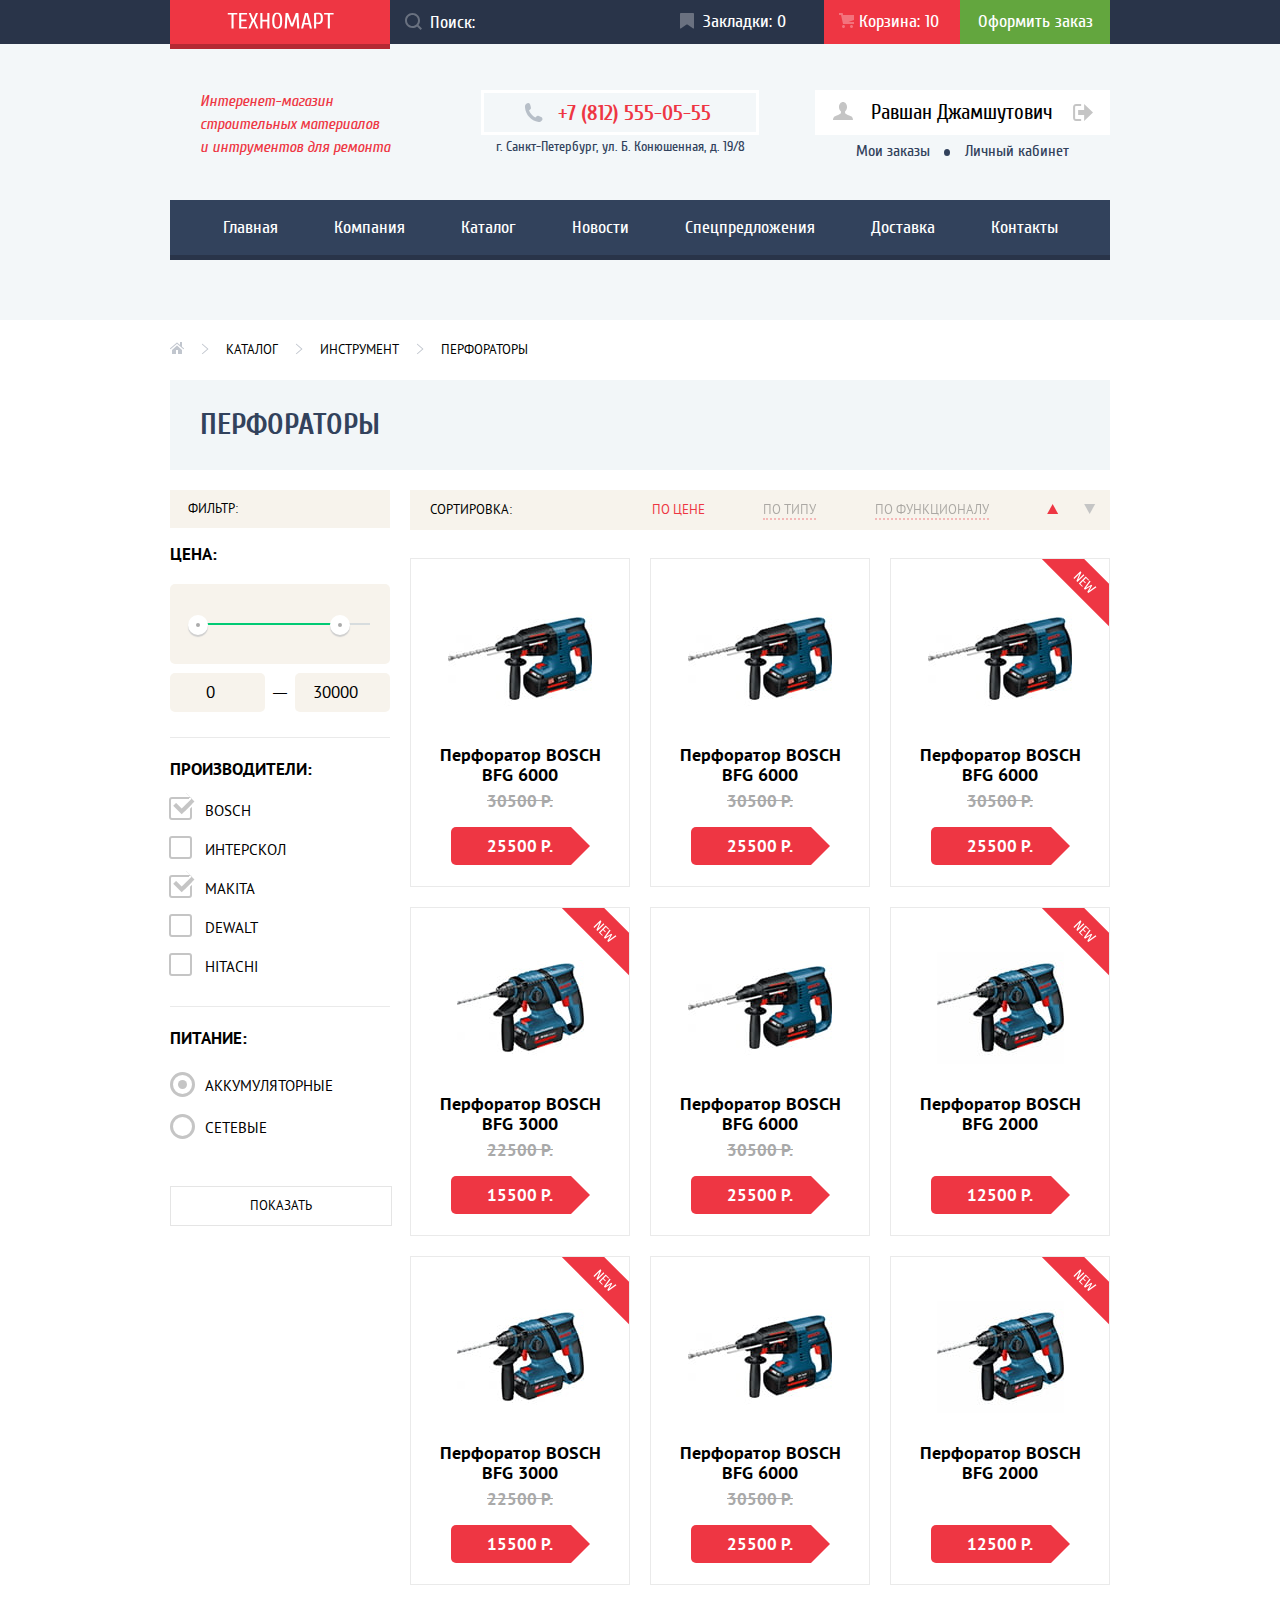
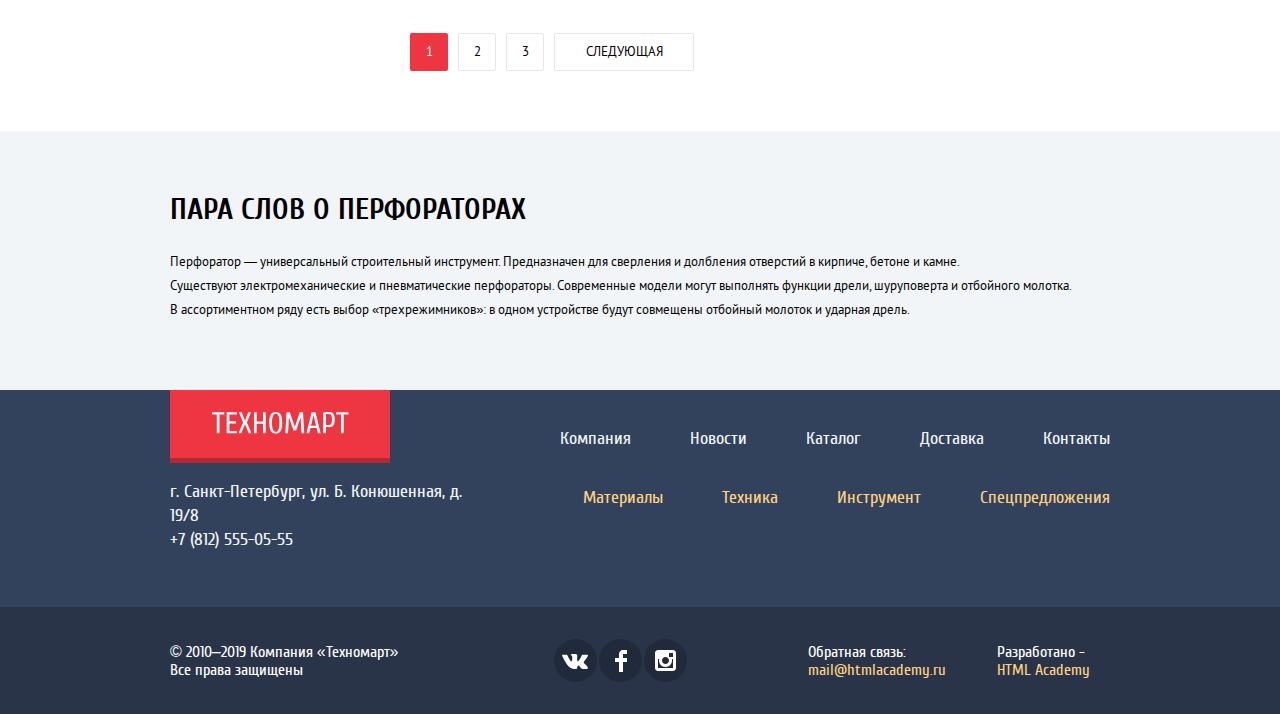
==== commit 5f84c789: "js map" ====
--- a/catalog.html
+++ b/catalog.html
@@ -118,7 +118,7 @@
       <div class="filter-container">
         <section class="filters">
           <h2 class="filter-title">Фильтр:</h2>
-          <form class="filter" method="get" action="https://echo.htmlacademy.ru">
+          <form class="filter" method="get" action="https://echo.htmlacademy.ru" target="_blank">
             <fieldset>
               <legend class="filter-legend">Цена:</legend>
               <div class="range-filter">
@@ -178,7 +178,7 @@
                 </li>
               </ul>
             </fieldset>
-            <a class="filter-button" href="#">Показать</a>
+            <button type="submit" class="filter-button">Показать</button>
           </form>
         </section>
 
@@ -239,7 +239,7 @@
                 <a class="card-hover-bookmarks" href="#">В закладки</a>
               </div>
             </li>
-            <li class="card card-new card-current">
+            <li class="card card-new">
               <div class="card-pic-container">
                 <img class="card-pic" src="img/6000.jpg" width="144" height="128" alt="Перфоратор BOSCH BFG 6000">
               </div>
@@ -457,5 +457,8 @@
       </div>
       <button class="modal-close" type="button" aria-label="Закрыть"></button>
     </section>
+
+    <script src="./js/script.js"></script>
+
   </body>
 </html>
--- a/css/style.min.css
+++ b/css/style.min.css
@@ -1 +1 @@
-@charset "utf-8";@-webkit-keyframes bounce{0%{transform:translateY(-2000px)}70%{transform:translateY(30px)}90%{transform:translateY(-10px)}to{transform:translateY(0)}}@keyframes bounce{0%{transform:translateY(-2000px)}70%{transform:translateY(30px)}90%{transform:translateY(-10px)}to{transform:translateY(0)}}@-webkit-keyframes shake{0%,to{transform:translateX(0)}10%,30%,50%,70%,90%{transform:translateX(-10px)}20%,40%,60%,80%{transform:translateX(10px)}}@keyframes shake{0%,to{transform:translateX(0)}10%,30%,50%,70%,90%{transform:translateX(-10px)}20%,40%,60%,80%{transform:translateX(10px)}}@font-face{font-family:'Cuprum';font-style:normal;font-weight:400;src:url(../fonts/cuprum.woff2) format('woff2'),url(../fonts/cuprum.woff) format('woff');font-display:swap}@font-face{font-family:'Cuprum';font-style:italic;font-weight:400;src:url(../fonts/cuprumitalic.woff2) format('woff2'),url(../fonts/cuprumitalic.woff) format('woff');font-display:swap}@font-face{font-family:'Cuprum';font-style:normal;font-weight:700;src:url(../fonts/cuprumbold.woff2) format('woff2'),url(../fonts/cuprumbold.woff) format('woff');font-display:swap}@font-face{font-family:'PT Sans';font-style:normal;font-weight:400;src:url(../fonts/ptsans.woff2) format('woff2'),url(../fonts/ptsans.woff) format('woff');font-display:swap}@font-face{font-family:'PT Sans';font-style:normal;font-weight:700;src:url(../fonts/ptsansbold.woff2) format('woff2'),url(../fonts/ptsansbold.woff) format('woff');font-display:swap}:root{--black-basic: #000000;--white-basic: #ffffff;--white-text-rgba: rgba(255, 255, 255, 0.5);--white-background-rgba: rgba(255, 255, 255, 0.3);--yellow-text: #FFD180;--red-basic: #EE3643;--red-hover: #CA2C37;--red-click: #BA2732;--green-basic: #63A63E;--green-hover: #5FBB2D;--green-click: #518534;--gray-header-top: #293449;--gray-navigation: #32425C;--gray-navigation-click: #1D2739;--gray-basic: #3D546F;--gray-basic-light: #C5C5C5;--gray-radio-hover: #B5B5B5;--gray-background-service: #F1F5F7;--gray-title: #F9F5F0;--gray-filter: #F7F3EC;--gray-old-price: #A9A9A9;--gray-border: #EAEAEA;--yellow-special: #FFBF47;--blue-special: #3BBCE3;--purpule-special: #DC91D8;--green-special: #8ED78F;--yellow-delivery: #FFC047}.button,body{font-size:14px}body{min-width:940px;font-family:"Cuprum",Arial,sans-serif;line-height:24px;font-weight:400}*,::after,::before{box-sizing:border-box}.page a,.page-catalog a{text-decoration:none}.button{display:block;text-align:center;padding-top:11px;line-height:18px;text-transform:uppercase;width:192px;min-height:38px;color:var(--white-basic);background-color:var(--red-basic)}.button:hover{background-color:var(--red-hover)}.button:active{background-color:var(--red-click)}.visually-hidden{position:absolute;width:1px;height:1px;margin:-1px;border:0;padding:0;white-space:nowrap;-webkit-clip-path:inset(100%);clip-path:inset(100%);clip:rect(0 0 0 0);overflow:hidden}.page,.page-catalog{height:100%}.catalog-body,.main-header,.page-body{display:grid;grid-template-rows:-webkit-min-content 1fr -webkit-min-content;grid-template-rows:min-content 1fr min-content}.catalog-body,.page-body{min-height:100%;align-content:start}.main-header{margin-bottom:10px}.header-top,.search-header input{background-color:var(--gray-header-top);width:100%}.header-top-container{display:flex;width:940px;margin:0 auto;min-height:42px}.main-logo,.main-logo:hover{display:block;position:relative;background-color:var(--red-basic);width:220px;text-align:center;padding-top:12px;padding-bottom:7px;box-shadow:0 5px 0 #b52933;cursor:pointer}.main-logo:active{background-color:var(--red-click)}.header-top-navigation a,.search-header-top{font-size:18px;color:var(--white-basic)}.search-header{position:relative}.search-header:hover .search-header-image path{opacity:1}.search-header input{min-height:42px;padding-left:42px;margin:0;width:260px;border:0}.search-header-top{margin-left:40px;position:absolute;top:11px;left:0}.search-header input:active,.search-header input:focus{background-color:var(--white-basic)}.search-header-image{position:absolute;left:15px;top:13px;width:17px;height:17px}.search-header input:focus+label+.search-header-image path{fill:var(--red-basic);opacity:1}.search-header input:focus+label{opacity:0}.header-top-navigation{margin-left:auto;display:flex;flex-wrap:wrap}.header-top-navigation a{display:flex;flex-wrap:wrap;align-items:center;height:100%}.bookmarks-header-top,.cart-header-top{position:relative}.cart-header-top{padding-left:35px}.bookmarks-header-top{min-width:150px;padding-left:43px;padding-right:38px}.cart-header-top{min-width:136px}.bookmarks-header-top:active,.bookmarks-header-top:active:before,.cart-header-top:active,.cart-header-top:active:before{background-color:#161d29;opacity:.5}.cart-header-top::before{top:13px;left:15px;width:20px;height:20px;background-image:url(../img/icon-cart.svg);opacity:.3}.bookmarks-header-top::before,.cart-header-top::before,.phone-header::before{content:"";position:absolute;background-repeat:no-repeat;background-position:0 0}.bookmarks-header-top::before{top:13px;left:20px;width:14px;height:16px;background-image:url(../img/icon-bookmark.svg);opacity:.3}.bookmarks-header-top:hover:before,.cart-header-top:hover:before{opacity:1}.order-header-top{display:flex;justify-content:center;background-color:var(--green-basic);min-width:150px}.order-header-top:hover{background-color:var(--green-hover)}.order-header-top:active{background-color:var(--green-click);color:var(--white-text-rgba)}.header-middle{background-color:#f3f7f9}.header-middle-container{display:flex;justify-content:space-between;align-items:flex-start;width:940px;margin:46px auto 40px;padding:0}.header-text{margin-left:30px;margin-right:15px;font-size:16px;line-height:23px;max-width:200px;color:var(--red-basic)}.phone-header{display:flex;min-height:45px;align-items:center;position:relative;font-size:21px;line-height:30px;font-weight:700;padding-left:74px;padding-right:45px;color:var(--red-basic);background-color:#f3f7f9;border:3px solid var(--white-basic)}.phone-header::before{left:40px;top:10px;width:19px;height:19px;background-image:url(../img/icon-phone.svg)}.adress-header{color:var(--gray-navigation);text-align:center;margin:0}.authorization{display:flex;align-items:center;justify-self:end}.authorization-login,.authorization-registration{display:flex;align-items:center;min-height:45px;font-size:21px;line-height:21px;text-align:center;color:var(--black-basic);background-color:var(--white-basic)}.authorization-login{position:relative;padding-left:45px;padding-right:27px}.authorization-registration{padding-left:24px;padding-right:24px;margin-left:10px}.authorization a:hover{color:var(--red-basic)}.authorization-login:hover path,.persona-name:hover path,.user-login-image:hover path{fill:var(--gray-basic)}.authorization-login:active path,.persona-name:active path,.user-login-image:active path{fill:var(--gray-basic-light)}.authorization a:active{color:var(--gray-basic-light)}.authorization-login-image{position:absolute;width:21px;height:17px;left:20px;top:13px}.header-bottom{background-color:#f3f7f9}.header-bottom-container{margin:auto auto 60px;width:940px;background-color:var(--gray-navigation);box-shadow:inset 0 -5px 0 var(--gray-header-top)}.header-navigation-list{display:flex;justify-items:center;flex-wrap:wrap;margin:0;padding:0;list-style:none;min-height:60px}.header-navigation-item{list-style:none}.header-navigation-link{display:block;padding:16px 28px 20px;font-size:18px;color:var(--white-basic)}.header-navigation li:first-child{padding-left:25px}.header-navigation-link:hover,.service-item a:hover{background-color:var(--gray-header-top)}.header-navigation-link:active{opacity:.5;background-color:var(--gray-navigation-click)}.features,.popular-container{width:940px;margin:0 auto;padding:0}.features{display:grid;grid-template-columns:repeat(3,1fr);grid-template-rows:repeat(3,1fr);gap:20px;margin:49px auto 0}.feature-item{display:flex;flex-direction:column;align-items:start;justify-content:center;position:relative;margin:0;padding:0}.feature-name{font-weight:700;font-size:24px;line-height:30px;padding-left:23px;padding-bottom:7px;color:var(--white-basic)}.feature-link{display:flex;justify-content:center;align-items:center;line-height:18px;width:135px;height:38px;text-transform:uppercase;margin-left:23px;margin-top:7px;color:var(--white-basic);background-color:var(--white-background-rgba)}.feature-link:hover{background-color:rgba(197,197,197,.3)}.feature-link:active{background-color:rgba(169,169,169,.3)}.feature-materials{background-color:var(--yellow-special)}.feature-image-materials{position:absolute;right:45px;top:30px}.feature-materials::after{content:"";position:absolute;right:0;top:0;width:70px;height:70px;background-image:url(../img/new.svg);background-repeat:no-repeat;background-position:0 0}.feature-tool{background-color:var(--blue-special)}.feature-image-tool{position:absolute;right:35px;top:35px}.feature-technics{background-color:var(--purpule-special)}.feature-image-technics{position:absolute;right:35px;top:30px}.feature-discount{background-color:var(--green-special)}.feature-image-discount{position:absolute;right:45px;top:25px}.feature-delivery{background-color:var(--yellow-delivery)}.feature-image-delivery{position:absolute;right:35px;top:30px}.slider{grid-column-start:1;grid-column-end:3;grid-row-start:2;grid-row-end:4;position:relative;width:620px;height:266px;padding-left:24px}.slider-wrapper-1,.slider-wrapper-2{background-color:var(--gray-header-top);background-image:url(../img/man.jpg)}.slider-wrapper-2{background-image:url(../img/man-2.jpg)}.slider-list{margin:0;padding:0;list-style:none}.slide{display:none}.slide-current{display:block}.slider-title{font-size:36px;line-height:36px;font-weight:700;text-transform:uppercase;color:var(--white-basic);margin-top:23px;margin-bottom:0}.slider-text{font-size:18px;color:var(--white-basic);margin-top:5px}.button-control-back,.button-control-next{padding:0;width:22px;height:40px;background-color:transparent;border:0;cursor:pointer;position:absolute;top:45%;background-image:url(../img/icon-left.svg);background-repeat:no-repeat;background-position:0 0}.button-control-next{right:20px;transform:rotate(180deg)}.slider-button{position:absolute;top:200px}.popular{display:flex;justify-content:space-between;align-items:center;background-color:var(--gray-title);margin:59px 0 20px;padding-right:19px}.title{font-size:30px;line-height:30px;text-transform:uppercase;color:var(--gray-navigation);margin:29px 28px 30px}.card-list{display:grid;grid-template-columns:repeat(4,1fr);gap:20px;padding:0;margin:0 0 70px}.card,.card-hover a{display:flex;flex-direction:column;align-items:center}.card{position:relative;margin:0;padding:0;list-style:none;background-color:var(--white-basic);border:1px solid var(--gray-border)}.card-current,.card:hover{-webkit-filter:drop-shadow(0 4px 20px rgba(0,0,0,.15));filter:drop-shadow(0 4px 20px rgba(0,0,0,.15))}.card-pic{max-width:100%;margin:auto}.card-hover{display:none}.card-hover a{justify-content:center;margin:5px;width:135px;min-height:38px}.card-current .card-hover,.card:hover .card-hover{display:flex;flex-direction:column;position:absolute;top:5px;left:1px;width:210px;padding-right:40px;padding-left:40px;padding-top:32px;background-color:var(--white-basic)}.card-title{font-family:"PT Sans",Arial,sans-serif;font-weight:700;font-size:18px;line-height:20px;padding:0 25px;text-align:center;color:var(--black-basic);box-sizing:border-box;margin-bottom:7px}.card-pic-container{height:164px;margin-top:22px;align-content:center}.card-block-price{margin-top:auto}.old-price{font-family:"PT Sans",Arial,sans-serif;font-weight:700;font-size:17px;line-height:18px;text-align:center;text-transform:uppercase;color:var(--gray-old-price);margin:0}.card-price,.service-item a{font-weight:700;color:var(--white-basic)}.card-hover-buy,.card-price{line-height:18px;text-align:center;text-transform:uppercase}.card-price{position:relative;font-family:"PT Sans",Arial,sans-serif;font-size:17px;width:138px;padding-top:10px;padding-bottom:10px;margin-bottom:21px;background-color:var(--red-basic);border-radius:5px}.card-price::after{content:"";position:absolute;top:0;right:-20px;border:19px solid var(--white-basic);border-left-color:var(--red-basic)}.card-new::after,.service-list::before{position:absolute;right:0;background-repeat:no-repeat;background-position:0 0}.card-new::after{content:'';top:0;width:70px;height:70px;background:url(../img/new.svg)}.card-hover-buy{color:var(--white-basic);background-color:var(--green-basic);box-shadow:inset 0 -3px 0 #367315;border-radius:2px}.card-hover-buy:hover{background-color:var(--green-hover)}.card-hover-buy:active{background-color:var(--green-click)}.card-hover-bookmarks,.service-item a:active{color:var(--gray-navigation);background-color:var(--white-basic)}.card-hover-bookmarks{line-height:18px;text-align:center;text-transform:uppercase;border:3px solid var(--green-basic);border-radius:2px}.card-hover-bookmarks:hover{border:3px solid var(--gray-navigation)}.card-hover-bookmarks:active{opacity:.5}.manufacturers-list{display:grid;grid-template-columns:repeat(4,1fr);grid-template-rows:1fr 1fr;gap:20px;margin:0 0 70px;padding:0;list-style:none}.logo-manufacturers{display:flex;align-items:center;justify-content:center;background-color:var(--white-basic);border:1px solid var(--gray-border);color:var(--black-basic);width:220px;height:145px}.logo-manufacturers:active,.logo-manufacturers:hover{-webkit-filter:drop-shadow(0 4px 20px rgba(0,0,0,.15));filter:drop-shadow(0 4px 20px rgba(0,0,0,.15))}.logo-manufacturers:active{opacity:.5}.catalog-text,.service{background-color:var(--gray-background-service)}.service-title{font-size:30px;line-height:30px;padding-top:64px;text-transform:uppercase;color:var(--black-basic)}.service-text{font-family:"PT Sans",Arial,sans-serif;font-size:13px;color:var(--black-basic);max-width:400px;margin-top:25px}.service-text-credit,.service-text-delivery{margin-top:30px}.service-text-guarantee{min-width:331px;margin-top:25px}.service-text-credit{min-width:300px;margin-bottom:25px}.service-container{position:relative;display:flex;justify-items:left;margin-top:60px;padding:0}.service-list{position:relative;width:240px;list-style:none;margin-top:10px;margin-bottom:99px;padding:0}.service-list::before{content:"";top:-50px;width:10px;height:279px;background:url(../img/roll.png)}.service-item{display:flex;flex-wrap:wrap;flex-direction:column;min-width:240px}.service-item a{display:flex;align-items:center;font-size:21px;line-height:30px;padding-left:22px;min-height:61px;background-color:var(--gray-navigation);box-shadow:0 1px 0 var(--gray-header-top),inset 0 1px 0 #405069}.service-item a:active{box-shadow:0 1px 0 var(--white-basic),inset 0 1px 0 var(--white-basic)}.service-item-current a,.service-item-current a:active,.service-item-current a:focus,.service-item-current a:hover{color:var(--gray-navigation);background-color:var(--white-basic);box-shadow:0 1px 0 var(--white-basic),inset 0 1px 0 var(--white-basic)}.service-slider{padding-left:80px;max-width:380px;z-index:2;margin-top:7px}.service-slider-list{margin:0;padding:0;list-style:none}.service-slide{display:none}.modal-map img,.service-slide-current{display:block}.service-image{position:absolute;top:22px;right:0;z-index:1}.service-image-credit,.service-image-guarantee{top:5px}.title-delivery{margin:0;padding:0}.transport-service{display:flex;flex-direction:column;padding:0;margin:0;max-width:460px}.transport-title{font-size:30px;line-height:30px;padding:0;margin:0;text-transform:uppercase;color:var(--black-basic)}.transport-text{margin-top:24px;margin-bottom:0;padding:0;max-width:460px}.transport-button{width:220px}.pickup{display:flex;flex-direction:column;padding:0;margin:0;justify-self:end;width:300px}.maps{width:300px;height:158px;margin-bottom:21px;margin-top:28px}.button-maps{width:100%}.transport{display:flex;justify-content:space-between;margin-bottom:70px;margin-top:70px}.carrier-list{list-style:none;padding:0;margin:0 0 8px}.carrier-item{position:relative;padding-left:37px;font-size:18px;color:var(--black-basic);margin-bottom:12px}.carrier-item::before{content:"";position:absolute;top:12px;left:0;width:25px;height:2px;background-color:var(--red-basic)}.page-footer{display:grid;grid-template-rows:-webkit-min-content -webkit-min-content;grid-template-rows:min-content min-content;margin-top:0}.footer-top{background-color:var(--gray-navigation)}.footer-top-container{display:flex;justify-content:space-between;width:940px;margin:0 auto;padding:0}.footer-contact-container{display:flex;flex-direction:column}.logo-footer,.logo-footer:hover{height:68px;padding-top:21px;padding-bottom:20px;cursor:pointer}.contact-footer{margin-top:22px;margin-bottom:54px;max-width:321px}.adress-footer,.phone-footer{font-size:18px;color:#f3f7f9;margin:0}.footer-navigation-container{margin-top:37px}.footer-navigation-catalog-list,.footer-navigation-list{list-style:none;display:flex;flex-wrap:wrap;justify-content:space-between;margin:0;padding:0}.footer-navigation-catalog-list{margin:34px 0 0 82px}.footer-navigation-link{font-size:18px;color:var(--gray-background-service);margin-left:59px}.footer-navigation-catalog-link{font-size:18px;color:var(--yellow-text)}.footer-navigation-catalog-link:hover,.footer-navigation-link:hover{-webkit-text-decoration-line:underline;text-decoration-line:underline}.footer-navigation-catalog-link:active,.footer-navigation-link:active{-webkit-text-decoration-line:none;text-decoration-line:none;opacity:.5}.footer-bottom-container{display:flex;justify-content:space-between;align-items:center;flex-wrap:wrap;min-height:107px}.footer-bottom{background-color:var(--gray-header-top)}.footer-bottom-text{font-size:16px;line-height:18px;color:var(--white-basic)}.footer-social{max-width:180px;justify-self:center;text-align:center;margin-left:48px}.social-list{display:flex;flex-wrap:wrap;justify-content:space-between;list-style:none}.social-button{display:flex;align-items:center;justify-content:center;margin-right:1px;width:43px;height:43px;color:var(--white-basic);background-color:#212a3a;border-radius:50%}.social-button:active,.social-button:hover{background-color:var(--red-basic)}.footer-copyright-text{font-size:16px;line-height:18px;color:var(--white-basic);margin:0}.feedback-container{display:flex;flex-wrap:wrap;margin-right:20px}.feedback{display:flex;flex-direction:column;justify-self:end;justify-content:center;align-items:start;margin-left:51px}.footer-copyright-link{font-size:16px;line-height:18px;color:var(--yellow-text);margin:0}.footer-copyright-link:hover{-webkit-text-decoration-line:underline;text-decoration-line:underline}.footer-copyright-link:active{color:var(--red-basic);-webkit-text-decoration-line:none;text-decoration-line:none}.cart-header-top-catalog{background-color:var(--red-basic)}.user{display:flex;flex-direction:column}.user-name{display:flex;justify-content:space-between;background-color:var(--white-basic);align-items:center;min-height:45px}.user-login-image{width:20px;height:17px;margin-right:17px}.user-avatar-image{position:absolute;width:20px;height:18px;left:18px;top:0}.persona-name{font-size:21px;line-height:21px}.persona-container{display:flex;flex-wrap:wrap;padding:0;justify-content:center;margin-top:7px}.persona-container a{position:relative;margin-right:35px}.persona-container a:last-child{margin-right:0}.persona-container a::after{content:"";position:absolute;right:-20px;top:7px;width:6px;height:7px;background-color:var(--gray-navigation);border-radius:50%}.persona-container a:last-child:after{display:none}.persona{font-size:16px;line-height:18px;display:flex;justify-content:space-between;align-items:center;text-align:center;color:var(--gray-navigation)}.persona:hover{color:var(--red-basic)}.persona-container a:hover:after{background-color:var(--red-basic)}.persona-container a:active:after{background-color:var(--gray-basic-light)}.persona-name:active,.persona:active{color:var(--gray-basic-light)}.persona-name{position:relative;padding-left:56px;padding-right:20px;color:var(--black-basic)}.breadcrumbs-list{display:flex;justify-content:flex-start;flex-wrap:wrap;padding:0;list-style:none;margin:8px 0 18px}.breadcrumbs-item{position:relative;margin-right:42px}.breadcrumbs-item::after{content:"";position:absolute;top:7px;right:-25px;width:8px;height:12px;background-image:url(../img/icon-right-small.svg)}.breadcrumbs-current::after{display:none}.breadcrumbs-link{font-family:"PT Sans",Arial,sans-serif;font-size:13px;line-height:18px;text-transform:uppercase;color:var(--black-basic);padding:0}.title-catalog{font-size:30px;line-height:30px;padding:30px;width:940px;margin-bottom:20px;text-transform:uppercase;color:var(--gray-navigation);background-color:#f2f6f8}.filter-container{display:grid;grid-template-columns:220px 1fr;gap:20px;width:940px;margin:0 auto;padding:0}.filter-title{font-family:"PT Sans",Arial,sans-serif;font-weight:400;font-size:13px;line-height:18px;padding:10px 18px;margin-top:0;text-transform:uppercase;color:var(--black-basic);background-color:var(--gray-filter)}.filter fieldset{padding:0;margin:0 0 16px;border:0}.checkbox-list,.price-controls{border-bottom:1px solid var(--gray-border);padding-bottom:25px}.filter-legend{font-family:"PT Sans",Arial,sans-serif;font-weight:700;font-size:17px;line-height:30px;text-transform:uppercase;margin-bottom:5px;padding:0}.filter-legend-manufactures{margin-bottom:17px}.filter-legend-electric{margin-bottom:23px;margin-top:18px}.filter ul{margin:0;list-style:none;line-height:18px;padding:0 0 10px}.filter-option{margin-bottom:20px;padding-left:35px}.filter-radio{margin-bottom:23px}.filter-option label{position:relative;display:block;cursor:pointer;-webkit-user-select:none;-moz-user-select:none;user-select:none}.filter-input-checkbox+label,.filter-input-radio+label{font-family:"PT Sans",Arial,sans-serif;font-size:15px;line-height:19px;text-transform:uppercase}.filter-checkbox{position:relative}.filter-input-checkbox+label::before{content:"";position:absolute;left:-36px;top:-4px;width:23px;height:23px;border:2px solid var(--gray-basic-light);border-radius:3px}.filter-input-checkbox:checked+label::after{content:"";position:absolute;top:-10px;left:-30px;width:12px;height:14px;transform:rotate(45deg);box-shadow:2px 0 0 var(--white-basic),6px 0 0 var(--gray-basic-light),6px 4px 0 var(--gray-basic-light),8px 0 0 var(--white-basic)}.filter-input-radio+label::before{content:"";position:absolute;left:-35px;top:-4px;width:25px;height:25px;border:3px solid var(--gray-basic-light);border-radius:50%}.filter-input-radio:checked+label::after{content:"";position:absolute;top:4px;left:-27px;width:9px;height:9px;background-color:var(--gray-basic-light);border-radius:50%}.radio-label-checked:hover:after{background-color:var(--gray-radio-hover)}.filter-input-checkbox:hover+label::before,.radio-label:hover:before{border-color:var(--gray-radio-hover)}.filter-input-checkbox:checked:hover+label::after{box-shadow:2px 0 0 var(--white-basic),6px 0 0 var(--gray-radio-hover),6px 4px 0 var(--gray-radio-hover),8px 0 0 var(--white-basic)}.filter-input-checkbox:checked:disabled+label::after{box-shadow:2px 0 0 var(--white-basic),6px 0 0 rgba(181,181,181,.3),6px 4px 0 rgba(181,181,181,.3),8px 0 0 var(--white-basic)}.radio-label-checked:disabled:after{background-color:rgba(181,181,181,.3)}.filter-input-checkbox:disabled+label::before,.radio-label:disabled:before{border-color:rgba(181,181,181,.3)}.filter-button{font-family:"PT Sans",Arial,sans-serif;font-size:13px;line-height:18px;text-align:center;text-transform:uppercase;color:var(--black-basic);background-color:var(--white-basic);border:1px solid #e5e5e5;padding:10px 79px}.sorting{display:grid;grid-template-columns:-webkit-min-content 1fr;grid-template-columns:min-content 1fr;min-height:38px;background-color:var(--gray-filter);margin-bottom:28px}.sorting-title{font-family:"PT Sans",Arial,sans-serif;font-weight:400;font-size:13px;line-height:18px;padding-left:20px;padding-right:140px;text-transform:uppercase;color:var(--black-basic)}.sorting-list{display:flex;justify-content:space-between;flex-wrap:wrap;align-items:center;padding:0 14px 0 0;margin:0;list-style:none}.sorting-link{font-family:"PT Sans",Arial,sans-serif;font-weight:400;font-size:13px;line-height:18px;text-transform:uppercase;color:var(--black-basic);opacity:.3;border-bottom:2px dotted var(--red-basic)}.sorting-link:hover{opacity:1;border-bottom:2px solid var(--red-basic)}.sorting-current,.sorting-link:active{opacity:1;color:var(--red-basic);border-bottom:none}.sorting-icon-down{margin-left:21px}.sorting-icon:hover path{fill:var(--black-basic)}.sorting-icon-current path,.sorting-icon:active path{fill:var(--red-basic)}.card-list-catalog{display:grid;grid-template-columns:repeat(3,1fr);gap:20px;list-style:none;padding:0;margin:0}.range-filter{width:220px;margin-top:10px}.range-controls{position:relative;height:41px;margin-bottom:9px;padding-top:39px;padding-right:20px;padding-left:20px;background-color:var(--gray-filter);border-radius:5px;box-sizing:content-box}.range-controls .scale{height:2px;background-color:#d7dcde;box-sizing:content-box}.range-controls .bar{width:80%;height:2px;background:#00ca74;box-sizing:content-box}.range-controls .toggle{position:absolute;top:31px;left:0;width:4px;height:4px;padding:0;border:8px solid #fff;background-color:#ababab;border-radius:50%;box-shadow:0 2px 1px 0 #cfcfcf;cursor:pointer;box-sizing:content-box}.range-controls .toggle-min{left:18px}.range-controls .toggle-max{left:160px}.price-controls{display:flex;justify-content:space-between;align-items:center}.price-controls input,.price-controls label{font-family:"PT Sans",Arial,sans-serif;text-align:center}.price-controls label{font-size:16px;text-transform:uppercase;color:#444}.price-controls input{font-size:17px;width:95px;padding:10px;color:var(--black-basic);border:0;border-radius:5px;background-color:var(--gray-filter)}.pagination-list{display:flex;flex-wrap:wrap;padding:0;margin-top:48px;list-style:none;margin-bottom:36px}.pagination-item{display:inline-block;width:38px;margin-right:10px}.pagination-item:last-child{margin-right:0;min-width:140px}.pagination-item a{display:flex;align-items:center;justify-content:center;height:38px;margin:0;padding:0;font-family:"PT Sans",Arial,sans-serif;font-size:13px;text-transform:uppercase;color:var(--black-basic);background-color:var(--white-basic);border:1px solid #e5e5e5;border-radius:2px}.filter-button:hover,.pagination-item a:hover{border:1px solid var(--gray-basic-light)}.filter-button:active,.pagination-item a:active{border:1px solid var(--red-basic)}.pagination-item-current a,.pagination-item-current a:active,.pagination-item-current a:focus,.pagination-item-current a:hover{color:var(--white-basic);background-color:var(--red-basic)}.catalog-text-heading{font-size:30px;line-height:30px;padding-top:64px;text-transform:uppercase;color:var(--black-basic)}.catalog-text-content{font-family:"PT Sans",Arial,sans-serif;font-size:13px;color:var(--black-basic);margin-bottom:0;padding-bottom:68px}.modal{display:none;position:fixed;top:0;right:0;bottom:0;left:0;margin:auto;z-index:3;border-top:7px solid var(--red-basic)}.modal-show{display:block;-webkit-animation:bounce .6s;animation:bounce .6s}.modal-error{-webkit-animation:shake .6s;animation:shake .6s}.modal-login{width:620px;height:430px;color:var(--black-basic);background-color:var(--white-basic);-webkit-filter:drop-shadow(0 4px 20px rgba(0,0,0,.15));filter:drop-shadow(0 4px 20px rgba(0,0,0,.15))}.modal-container{width:460px;padding:0;margin:0 auto}.feedback-wrapper{display:flex;flex-wrap:wrap;justify-content:space-between;margin-top:39px;padding:0}.modal-description{font-size:18px;color:var(--black-basic);margin:0;padding:0}.login-form input[type=email],.login-form input[type=text],.login-form textarea{box-sizing:border-box;font-family:"PT Sans",Arial,sans-serif;font-size:13px;display:flex;align-items:center;color:var(--gray-old-price);padding-left:12px;margin-top:11px;background-color:var(--white-basic);border:2px solid var(--gray-basic-light);border-radius:2px;width:220px;min-height:38px}.login-form textarea{margin-top:13px;width:460px;min-height:114px;padding-top:7px;margin-bottom:37px}.login-form p{padding:0;margin:0 0 11px}.modal-close{position:absolute;top:13px;right:17px;width:21px;height:21px;background-color:transparent;border:0;cursor:pointer}.modal-cart h2::before,.modal-close::after,.modal-close::before{content:"";position:absolute;top:8px;left:5px;width:25px;height:4px;background-color:var(--red-basic)}.modal-close::before{transform:rotate(45deg)}.modal-close::after{transform:rotate(-45deg)}.button-modal-container,.modal-cart h2{display:flex;align-items:center;justify-content:center}.button-modal-container{background-color:#f4f4f4;height:112px}.login-form .button{width:460px;margin:auto;border:0}.modal-map{width:943px;height:449px;background:#565656;box-shadow:0 0 14.7px rgba(47,42,43,.5)}.modal-map iframe{border:0}.button-modal-next,.modal-cart{background-color:var(--white-basic)}.modal-cart{width:620px;height:283px;-webkit-filter:drop-shadow(0 4px 20px rgba(0,0,0,.15));filter:drop-shadow(0 4px 20px rgba(0,0,0,.15))}.modal-cart h2{position:relative;font-weight:700;font-size:24px;line-height:30px;text-align:center;color:var(--black-basic);padding:0;margin:66px 0 68px}.modal-cart h2::before{top:-18px;left:80px;width:66px;height:66px;border-radius:50%;background-color:var(--green-basic)}.modal-cart h2::after{content:"";position:absolute;top:0;left:95px;width:35px;height:20px;border-bottom:7px solid var(--white-basic);border-left:7px solid var(--white-basic);transform:rotate(-45deg)}.button-modal-next{color:var(--black-basic);margin-left:10px}
+@charset "utf-8";@-webkit-keyframes bounce{0%{transform:translateY(-2000px)}70%{transform:translateY(30px)}90%{transform:translateY(-10px)}to{transform:translateY(0)}}@keyframes bounce{0%{transform:translateY(-2000px)}70%{transform:translateY(30px)}90%{transform:translateY(-10px)}to{transform:translateY(0)}}@-webkit-keyframes shake{0%,to{transform:translateX(0)}10%,30%,50%,70%,90%{transform:translateX(-10px)}20%,40%,60%,80%{transform:translateX(10px)}}@keyframes shake{0%,to{transform:translateX(0)}10%,30%,50%,70%,90%{transform:translateX(-10px)}20%,40%,60%,80%{transform:translateX(10px)}}@font-face{font-family:'Cuprum';font-style:normal;font-weight:400;src:url(../fonts/cuprum.woff2) format('woff2'),url(../fonts/cuprum.woff) format('woff');font-display:swap}@font-face{font-family:'Cuprum';font-style:italic;font-weight:400;src:url(../fonts/cuprumitalic.woff2) format('woff2'),url(../fonts/cuprumitalic.woff) format('woff');font-display:swap}@font-face{font-family:'Cuprum';font-style:normal;font-weight:700;src:url(../fonts/cuprumbold.woff2) format('woff2'),url(../fonts/cuprumbold.woff) format('woff');font-display:swap}@font-face{font-family:'PT Sans';font-style:normal;font-weight:400;src:url(../fonts/ptsans.woff2) format('woff2'),url(../fonts/ptsans.woff) format('woff');font-display:swap}@font-face{font-family:'PT Sans';font-style:normal;font-weight:700;src:url(../fonts/ptsansbold.woff2) format('woff2'),url(../fonts/ptsansbold.woff) format('woff');font-display:swap}:root{--black-basic: #000000;--white-basic: #ffffff;--white-text-rgba: rgba(255, 255, 255, 0.5);--white-background-rgba: rgba(255, 255, 255, 0.3);--yellow-text: #FFD180;--red-basic: #EE3643;--red-hover: #CA2C37;--red-click: #BA2732;--green-basic: #63A63E;--green-hover: #5FBB2D;--green-click: #518534;--gray-header-top: #293449;--gray-navigation: #32425C;--gray-navigation-click: #1D2739;--gray-basic: #3D546F;--gray-basic-light: #C5C5C5;--gray-radio-hover: #B5B5B5;--gray-background-service: #F1F5F7;--gray-title: #F9F5F0;--gray-filter: #F7F3EC;--gray-old-price: #A9A9A9;--gray-border: #EAEAEA;--yellow-special: #FFBF47;--blue-special: #3BBCE3;--purpule-special: #DC91D8;--green-special: #8ED78F;--yellow-delivery: #FFC047}.button,body{font-size:14px}body{min-width:940px;font-family:"Cuprum",Arial,sans-serif;line-height:24px;font-weight:400}*,::after,::before{box-sizing:border-box}.page a,.page-catalog a{text-decoration:none}.button{display:block;text-align:center;padding-top:11px;line-height:18px;text-transform:uppercase;width:192px;min-height:38px;color:var(--white-basic);background-color:var(--red-basic);cursor:pointer}.button:hover{background-color:var(--red-hover)}.button:active{background-color:var(--red-click)}.visually-hidden{position:absolute;width:1px;height:1px;margin:-1px;border:0;padding:0;white-space:nowrap;-webkit-clip-path:inset(100%);clip-path:inset(100%);clip:rect(0 0 0 0);overflow:hidden}.page,.page-catalog{height:100%}.catalog-body,.main-header,.page-body{display:grid;grid-template-rows:-webkit-min-content 1fr -webkit-min-content;grid-template-rows:min-content 1fr min-content}.catalog-body,.page-body{min-height:100%;align-content:start}.main-header{margin-bottom:10px}.header-top,.search-header input{background-color:var(--gray-header-top);width:100%}.header-top-container{display:flex;width:940px;margin:0 auto;min-height:42px}.main-logo,.main-logo:hover{display:block;position:relative;background-color:var(--red-basic);width:220px;text-align:center;padding-top:12px;padding-bottom:7px;box-shadow:0 5px 0 #b52933;cursor:pointer}.main-logo:active{background-color:var(--red-click)}.header-top-navigation a,.search-header-top{font-size:18px;color:var(--white-basic)}.search-header{position:relative}.search-header:hover .search-header-image path{opacity:1}.search-header input{min-height:42px;padding-left:42px;margin:0;width:260px;border:0}.search-header-top{margin-left:40px;position:absolute;top:11px;left:0}.search-header input:active,.search-header input:focus{background-color:var(--white-basic)}.search-header-image{position:absolute;left:15px;top:13px;width:17px;height:17px}.search-header input:focus+label+.search-header-image path{fill:var(--red-basic);opacity:1}.search-header input:focus+label{opacity:0}.header-top-navigation{margin-left:auto;display:flex;flex-wrap:wrap}.header-top-navigation a{display:flex;flex-wrap:wrap;align-items:center;height:100%}.bookmarks-header-top,.cart-header-top{position:relative}.cart-header-top{padding-left:35px}.bookmarks-header-top{min-width:150px;padding-left:43px;padding-right:38px}.cart-header-top{min-width:136px}.bookmarks-header-top:active,.bookmarks-header-top:active:before,.cart-header-top:active,.cart-header-top:active:before{background-color:#161d29;opacity:.5}.cart-header-top::before{top:13px;left:15px;width:20px;height:20px;background-image:url(../img/icon-cart.svg);opacity:.3}.bookmarks-header-top::before,.cart-header-top::before,.phone-header::before{content:"";position:absolute;background-repeat:no-repeat;background-position:0 0}.bookmarks-header-top::before{top:13px;left:20px;width:14px;height:16px;background-image:url(../img/icon-bookmark.svg);opacity:.3}.bookmarks-header-top:hover:before,.cart-header-top:hover:before{opacity:1}.order-header-top{display:flex;justify-content:center;background-color:var(--green-basic);min-width:150px}.order-header-top:hover{background-color:var(--green-hover)}.order-header-top:active{background-color:var(--green-click);color:var(--white-text-rgba)}.header-middle{background-color:#f3f7f9}.header-middle-container{display:flex;justify-content:space-between;align-items:flex-start;width:940px;margin:46px auto 40px;padding:0}.header-text{margin-left:30px;margin-right:25px;font-size:16px;line-height:23px;max-width:200px;color:var(--red-basic);font-style:italic}.contact-header{margin:0;padding:0}.phone-header{display:flex;min-height:45px;align-items:center;position:relative;font-size:21px;line-height:30px;font-weight:700;padding-left:74px;padding-right:45px;color:var(--red-basic);background-color:#f3f7f9;border:3px solid var(--white-basic)}.phone-header::before{left:40px;top:10px;width:19px;height:19px;background-image:url(../img/icon-phone.svg)}.adress-header{color:var(--gray-navigation);text-align:center;margin:0}.authorization{display:flex;align-items:center;justify-self:end}.authorization-login,.authorization-registration{display:flex;align-items:center;min-height:45px;font-size:21px;line-height:21px;text-align:center;color:var(--black-basic);background-color:var(--white-basic)}.authorization-login{position:relative;padding-left:45px;padding-right:27px}.authorization-registration{padding-left:24px;padding-right:24px;margin-left:10px}.authorization a:hover{color:var(--red-basic)}.authorization-login:hover path,.persona-name:hover path,.user-login-image:hover path{fill:var(--gray-basic)}.authorization-login:active path,.persona-name:active path,.user-login-image:active path{fill:var(--gray-basic-light)}.authorization a:active{color:var(--gray-basic-light)}.authorization-login-image{position:absolute;width:21px;height:17px;left:20px;top:13px}.header-bottom{background-color:#f3f7f9}.header-bottom-container{margin:auto auto 60px;width:940px;background-color:var(--gray-navigation);box-shadow:inset 0 -5px 0 var(--gray-header-top)}.header-navigation-list{display:flex;justify-items:center;flex-wrap:wrap;margin:0;padding:0;list-style:none;min-height:60px}.header-navigation-item{list-style:none}.header-navigation-link{display:block;padding:16px 28px 20px;font-size:18px;color:var(--white-basic)}.header-navigation li:first-child{padding-left:25px}.header-navigation-link:hover,.service-item a:hover{background-color:var(--gray-header-top)}.header-navigation-link:active{opacity:.5;background-color:var(--gray-navigation-click)}.features,.popular-container{width:940px;margin:0 auto;padding:0}.features{display:grid;grid-template-columns:repeat(3,1fr);grid-template-rows:repeat(3,1fr);gap:20px;margin:49px auto 0}.feature-item{display:flex;flex-direction:column;align-items:start;justify-content:center;position:relative;margin:0;padding:0}.feature-name{font-weight:700;font-size:24px;line-height:30px;padding-left:23px;padding-bottom:7px;color:var(--white-basic)}.feature-link{display:flex;justify-content:center;align-items:center;line-height:18px;width:135px;height:38px;text-transform:uppercase;margin-left:23px;margin-top:7px;color:var(--white-basic);background-color:var(--white-background-rgba)}.feature-link:hover{background-color:rgba(197,197,197,.3)}.feature-link:active{background-color:rgba(169,169,169,.3)}.feature-materials{background-color:var(--yellow-special)}.feature-image-materials{position:absolute;right:45px;top:30px}.feature-materials::after{content:"";position:absolute;right:0;top:0;width:70px;height:70px;background-image:url(../img/new.svg);background-repeat:no-repeat;background-position:0 0}.feature-tool{background-color:var(--blue-special)}.feature-image-tool{position:absolute;right:35px;top:35px}.feature-technics{background-color:var(--purpule-special)}.feature-image-technics{position:absolute;right:35px;top:30px}.feature-discount{background-color:var(--green-special)}.feature-image-discount{position:absolute;right:45px;top:25px}.feature-delivery{background-color:var(--yellow-delivery)}.feature-image-delivery{position:absolute;right:35px;top:30px}.slider{grid-column-start:1;grid-column-end:3;grid-row-start:2;grid-row-end:4;position:relative;width:620px;height:266px;padding-left:24px;background-color:var(--gray-header-top)}.slider-list{margin:0;padding:0;list-style:none}.slide{display:none}.slide img{position:absolute;top:0;left:0;z-index:0}.slide-current{display:block}.slider-text,.slider-title{color:var(--white-basic);z-index:1;position:relative}.slider-title{font-size:36px;line-height:36px;font-weight:700;text-transform:uppercase;margin-top:23px;margin-bottom:0}.slider-text{font-size:18px;margin-top:5px}.button-control-back,.button-control-next{padding:0;width:22px;height:40px;background-color:transparent;border:0;cursor:pointer;position:absolute;top:45%;background-image:url(../img/icon-left.svg);background-repeat:no-repeat;background-position:0 0}.button-control-next{right:20px;transform:rotate(180deg)}.slider-button{position:absolute;top:200px}.popular,.slider-controls{display:flex;justify-content:space-between}.slider-controls{position:absolute;bottom:36px;right:297px;width:30px}.slider-controls button{padding:0;width:10px;height:10px;background-color:var(--white-basic);border-radius:50%;cursor:pointer;border:0}.slider-controls .current{background-color:var(--red-basic);border:2px solid var(--white-basic)}.popular{align-items:center;background-color:var(--gray-title);margin:59px 0 20px;padding-right:19px}.title{font-size:30px;line-height:30px;text-transform:uppercase;color:var(--gray-navigation);margin:29px 28px 30px}.card-list{display:grid;grid-template-columns:repeat(4,1fr);gap:20px;padding:0;margin:0 0 70px}.card,.card:hover .card-hover{display:flex;flex-direction:column;background-color:var(--white-basic)}.card,.card-hover a{position:relative;align-items:center}.card{margin:0;padding:0;list-style:none;border:1px solid var(--gray-border)}.card:hover{-webkit-filter:drop-shadow(0 4px 20px rgba(0,0,0,.15));filter:drop-shadow(0 4px 20px rgba(0,0,0,.15))}.card-pic{max-width:100%;margin:auto}.card-hover{display:none}.card-hover a{display:flex;flex-direction:column;justify-content:center;margin:5px;width:135px;min-height:38px;z-index:2}.card:hover .card-hover{position:absolute;top:5px;left:1px;width:210px;padding-right:40px;padding-left:40px;padding-top:32px}.card-title{font-family:"PT Sans",Arial,sans-serif;font-weight:700;font-size:18px;line-height:20px;padding:0 25px;text-align:center;color:var(--black-basic);box-sizing:border-box;margin-bottom:7px}.card-pic-container{height:164px;margin-top:22px;align-content:center}.card-block-price{margin-top:auto}.old-price{font-family:"PT Sans",Arial,sans-serif;font-weight:700;font-size:17px;line-height:18px;text-align:center;text-transform:uppercase;color:var(--gray-old-price);margin:0}.card-price,.service-item a{font-weight:700;color:var(--white-basic)}.card-hover-buy,.card-price{line-height:18px;text-align:center;text-transform:uppercase}.card-price{position:relative;font-family:"PT Sans",Arial,sans-serif;font-size:17px;width:138px;padding-top:10px;padding-bottom:10px;margin-bottom:21px;background-color:var(--red-basic);border-radius:5px}.card-price::after{content:"";position:absolute;top:0;right:-20px;border:19px solid var(--white-basic);border-left-color:var(--red-basic)}.card-new::after,.service-list::before{position:absolute;right:0;background-repeat:no-repeat;background-position:0 0}.card-new::after{content:'';top:0;width:70px;height:70px;background:url(../img/new.svg);z-index:0}.card-hover-buy{color:var(--white-basic);background-color:var(--green-basic);box-shadow:inset 0 -3px 0 #367315;border-radius:2px}.card-hover-buy:hover{background-color:var(--green-hover)}.card-hover-buy:active{background-color:var(--green-click)}.card-hover-bookmarks,.service-item a:active{color:var(--gray-navigation);background-color:var(--white-basic)}.card-hover-bookmarks{line-height:18px;text-align:center;text-transform:uppercase;border:3px solid var(--green-basic);border-radius:2px}.card-hover-bookmarks:hover{border:3px solid var(--gray-navigation)}.card-hover-bookmarks:active{opacity:.5}.manufacturers-list{display:grid;grid-template-columns:repeat(4,1fr);grid-template-rows:1fr 1fr;gap:20px;margin:0 0 70px;padding:0;list-style:none}.logo-manufacturers{display:flex;align-items:center;justify-content:center;background-color:var(--white-basic);border:1px solid var(--gray-border);color:var(--black-basic);width:220px;height:145px}.logo-manufacturers:active,.logo-manufacturers:hover{-webkit-filter:drop-shadow(0 4px 20px rgba(0,0,0,.15));filter:drop-shadow(0 4px 20px rgba(0,0,0,.15))}.logo-manufacturers:active{opacity:.5}.catalog-text,.service{background-color:var(--gray-background-service)}.service-title{font-size:30px;line-height:30px;padding-top:64px;text-transform:uppercase;color:var(--black-basic)}.service-text{font-family:"PT Sans",Arial,sans-serif;font-size:13px;color:var(--black-basic);max-width:400px;margin-top:25px}.service-text-credit,.service-text-delivery{margin-top:30px}.service-text-guarantee{min-width:331px;margin-top:25px}.service-text-credit{min-width:300px;margin-bottom:25px}.service-container{position:relative;display:flex;justify-items:left;margin-top:60px;padding:0}.service-list{position:relative;width:240px;list-style:none;margin-top:10px;margin-bottom:99px;padding:0}.service-list::before{content:"";top:-50px;width:10px;height:279px;background:url(../img/roll.png)}.service-item{display:flex;flex-wrap:wrap;flex-direction:column;min-width:240px}.service-item a{display:flex;align-items:center;font-size:21px;line-height:30px;padding-left:22px;min-height:61px;background-color:var(--gray-navigation);box-shadow:0 1px 0 var(--gray-header-top),inset 0 1px 0 #405069}.service-item a:active{box-shadow:0 1px 0 var(--white-basic),inset 0 1px 0 var(--white-basic)}.service-item-current a,.service-item-current a:active,.service-item-current a:focus,.service-item-current a:hover{color:var(--gray-navigation);background-color:var(--white-basic);box-shadow:0 1px 0 var(--white-basic),inset 0 1px 0 var(--white-basic)}.service-slider{padding-left:80px;max-width:380px;z-index:2;margin-top:7px}.service-slider-list{margin:0;padding:0;list-style:none}.service-slide{display:none}.modal-map img,.service-slide-current{display:block}.service-image{position:absolute;top:22px;right:0;z-index:1}.service-image-credit,.service-image-guarantee{top:5px}.title-delivery{margin:0;padding:0}.transport-service{display:flex;flex-direction:column;padding:0;margin:0;max-width:460px}.transport-title{font-size:30px;line-height:30px;padding:0;margin:0;text-transform:uppercase;color:var(--black-basic)}.transport-text{margin-top:24px;margin-bottom:0;padding:0;max-width:460px}.transport-button{width:220px}.pickup{display:flex;flex-direction:column;padding:0;margin:0;justify-self:end;width:300px}.maps{width:300px;height:158px;margin-bottom:21px;margin-top:28px}.button-open-map{cursor:pointer}.button-maps{width:100%}.transport{display:flex;justify-content:space-between;margin-bottom:70px;margin-top:70px}.carrier-list{list-style:none;padding:0;margin:0 0 8px}.carrier-item{position:relative;padding-left:37px;font-size:18px;color:var(--black-basic);margin-bottom:12px}.carrier-item::before{content:"";position:absolute;top:12px;left:0;width:25px;height:2px;background-color:var(--red-basic)}.page-footer{display:grid;grid-template-rows:-webkit-min-content -webkit-min-content;grid-template-rows:min-content min-content;margin-top:0}.footer-top{background-color:var(--gray-navigation)}.footer-top-container{display:flex;justify-content:space-between;width:940px;margin:0 auto;padding:0}.footer-contact-container{display:flex;flex-direction:column}.logo-footer,.logo-footer:hover{height:68px;padding-top:21px;padding-bottom:20px;cursor:pointer}.contact-footer{margin-top:22px;margin-bottom:54px;max-width:321px}.adress-footer,.phone-footer{font-size:18px;color:#f3f7f9;margin:0}.footer-navigation-container{margin-top:37px}.footer-navigation-catalog-list,.footer-navigation-list{list-style:none;display:flex;flex-wrap:wrap;justify-content:space-between;margin:0;padding:0}.footer-navigation-catalog-list{margin:34px 0 0 82px}.footer-navigation-link{font-size:18px;color:var(--gray-background-service);margin-left:59px}.footer-navigation-catalog-link{font-size:18px;color:var(--yellow-text)}.footer-navigation-catalog-link:hover,.footer-navigation-link:hover{-webkit-text-decoration-line:underline;text-decoration-line:underline}.footer-navigation-catalog-link:active,.footer-navigation-link:active{-webkit-text-decoration-line:none;text-decoration-line:none;opacity:.5}.footer-bottom-container{display:flex;justify-content:space-between;align-items:center;flex-wrap:wrap;min-height:107px}.footer-bottom{background-color:var(--gray-header-top)}.footer-bottom-text{font-size:16px;line-height:18px;color:var(--white-basic)}.footer-social{max-width:180px;justify-self:center;text-align:center;margin-left:48px}.social-list{display:flex;flex-wrap:wrap;justify-content:space-between;list-style:none}.social-button{display:flex;align-items:center;justify-content:center;margin-right:2px;width:43px;height:43px;color:var(--white-basic);background-color:#212a3a;border-radius:50%}.social-button:active,.social-button:hover{background-color:var(--red-basic)}.footer-copyright-text{font-size:16px;line-height:18px;color:var(--white-basic);margin:0}.feedback-container{display:flex;flex-wrap:wrap;margin-right:20px}.feedback{display:flex;flex-direction:column;justify-self:end;justify-content:center;align-items:start;margin-left:51px}.footer-copyright-link{font-size:16px;line-height:18px;color:var(--yellow-text);margin:0}.footer-copyright-link:hover{-webkit-text-decoration-line:underline;text-decoration-line:underline}.footer-copyright-link:active{color:var(--red-basic);-webkit-text-decoration-line:none;text-decoration-line:none}.cart-header-top-catalog{background-color:var(--red-basic)}.user{display:flex;flex-direction:column}.user-name{display:flex;justify-content:space-between;background-color:var(--white-basic);align-items:center;min-height:45px}.user-login-image{width:20px;height:17px;margin-right:17px}.user-avatar-image{position:absolute;width:20px;height:18px;left:18px;top:0}.persona-name{font-size:21px;line-height:21px}.persona-container{display:flex;flex-wrap:wrap;padding:0;justify-content:center;margin-top:7px}.persona-container a{position:relative;margin-right:35px}.persona-container a:last-child{margin-right:0}.persona-container a::after{content:"";position:absolute;right:-20px;top:7px;width:6px;height:7px;background-color:var(--gray-navigation);border-radius:50%}.persona-container a:last-child:after{display:none}.persona{font-size:16px;line-height:18px;display:flex;justify-content:space-between;align-items:center;text-align:center;color:var(--gray-navigation)}.persona:hover{color:var(--red-basic)}.persona-container a:hover:after{background-color:var(--red-basic)}.persona-container a:active:after{background-color:var(--gray-basic-light)}.persona-name:active,.persona:active{color:var(--gray-basic-light)}.persona-name{position:relative;padding-left:56px;padding-right:20px;color:var(--black-basic)}.breadcrumbs-list{display:flex;justify-content:flex-start;flex-wrap:wrap;padding:0;list-style:none;margin:8px 0 18px}.breadcrumbs-item{position:relative;margin-right:42px}.breadcrumbs-item::after{content:"";position:absolute;top:5px;right:-25px;width:8px;height:12px;background-image:url(../img/icon-right-small.svg)}.breadcrumbs-current::after{display:none}.breadcrumbs-link{font-family:"PT Sans",Arial,sans-serif;font-size:13px;line-height:18px;text-transform:uppercase;color:var(--black-basic);padding:0}.title-catalog{font-size:30px;line-height:30px;padding:30px;width:940px;margin-bottom:20px;text-transform:uppercase;color:var(--gray-navigation);background-color:#f2f6f8}.filter-container{display:grid;grid-template-columns:220px 1fr;gap:20px;width:940px;margin:0 auto;padding:0}.filter-title{font-family:"PT Sans",Arial,sans-serif;font-weight:400;font-size:13px;line-height:18px;padding:10px 18px;margin-top:0;text-transform:uppercase;color:var(--black-basic);background-color:var(--gray-filter)}.filter fieldset{padding:0;margin:0 0 16px;border:0}.checkbox-list,.price-controls{border-bottom:1px solid var(--gray-border);padding-bottom:25px}.filter-legend{font-family:"PT Sans",Arial,sans-serif;font-weight:700;font-size:17px;line-height:30px;text-transform:uppercase;margin-bottom:5px;padding:0}.filter-legend-manufactures{margin-bottom:17px}.filter-legend-electric{margin-bottom:23px;margin-top:18px}.filter ul{margin:0;list-style:none;line-height:18px;padding:0 0 10px}.filter-option{margin-bottom:20px;padding-left:35px}.filter-radio{margin-bottom:23px}.filter-option label{position:relative;display:block;cursor:pointer;-webkit-user-select:none;-moz-user-select:none;user-select:none}.filter-input-checkbox+label,.filter-input-radio+label{font-family:"PT Sans",Arial,sans-serif;font-size:15px;line-height:19px;text-transform:uppercase}.filter-checkbox{position:relative}.filter-input-checkbox+label::before{content:"";position:absolute;left:-36px;top:-4px;width:23px;height:23px;border:2px solid var(--gray-basic-light);border-radius:3px}.filter-input-checkbox:checked+label::after{content:"";position:absolute;top:-10px;left:-30px;width:12px;height:14px;transform:rotate(45deg);box-shadow:2px 0 0 var(--white-basic),6px 0 0 var(--gray-basic-light),6px 4px 0 var(--gray-basic-light),8px 0 0 var(--white-basic)}.filter-input-radio+label::before{content:"";position:absolute;left:-35px;top:-4px;width:25px;height:25px;border:3px solid var(--gray-basic-light);border-radius:50%}.filter-input-radio:checked+label::after{content:"";position:absolute;top:4px;left:-27px;width:9px;height:9px;background-color:var(--gray-basic-light);border-radius:50%}.radio-label-checked:hover:after{background-color:var(--gray-radio-hover)}.filter-input-checkbox:hover+label::before,.radio-label:hover:before{border-color:var(--gray-radio-hover)}.filter-input-checkbox:checked:hover+label::after{box-shadow:2px 0 0 var(--white-basic),6px 0 0 var(--gray-radio-hover),6px 4px 0 var(--gray-radio-hover),8px 0 0 var(--white-basic)}.filter-input-checkbox:checked:disabled+label::after{box-shadow:2px 0 0 var(--white-basic),6px 0 0 rgba(181,181,181,.3),6px 4px 0 rgba(181,181,181,.3),8px 0 0 var(--white-basic)}.radio-label-checked:disabled:after{background-color:rgba(181,181,181,.3)}.filter-input-checkbox:disabled+label::before,.radio-label:disabled:before{border-color:rgba(181,181,181,.3)}.filter-button{font-family:"PT Sans",Arial,sans-serif;font-size:13px;line-height:18px;text-align:center;text-transform:uppercase;color:var(--black-basic);background-color:var(--white-basic);border:1px solid #e5e5e5;padding:10px 79px;cursor:pointer}.sorting{display:grid;grid-template-columns:-webkit-min-content 1fr;grid-template-columns:min-content 1fr;min-height:38px;background-color:var(--gray-filter);margin-bottom:28px}.sorting-title{font-family:"PT Sans",Arial,sans-serif;font-weight:400;font-size:13px;line-height:18px;padding-left:20px;padding-right:140px;text-transform:uppercase;color:var(--black-basic)}.sorting-list{display:flex;justify-content:space-between;flex-wrap:wrap;align-items:center;padding:0 14px 0 0;margin:0;list-style:none}.sorting-link{font-family:"PT Sans",Arial,sans-serif;font-weight:400;font-size:13px;line-height:18px;text-transform:uppercase;color:var(--black-basic);opacity:.3;border-bottom:2px dotted var(--red-basic)}.sorting-link:hover{opacity:1;border-bottom:2px solid var(--red-basic)}.sorting-current,.sorting-link:active{opacity:1;color:var(--red-basic);border-bottom:none}.sorting-icon-down{margin-left:21px}.sorting-icon:hover path{fill:var(--black-basic)}.sorting-icon-current path,.sorting-icon:active path{fill:var(--red-basic)}.card-list-catalog{display:grid;grid-template-columns:repeat(3,1fr);gap:20px;list-style:none;padding:0;margin:0}.range-filter{width:220px;margin-top:10px}.range-controls{position:relative;height:41px;margin-bottom:9px;padding-top:39px;padding-right:20px;padding-left:20px;background-color:var(--gray-filter);border-radius:5px;box-sizing:content-box}.range-controls .scale{height:2px;background-color:#d7dcde;box-sizing:content-box}.range-controls .bar{width:80%;height:2px;background:#00ca74;box-sizing:content-box}.range-controls .toggle{position:absolute;top:31px;left:0;width:4px;height:4px;padding:0;border:8px solid #fff;background-color:#ababab;border-radius:50%;box-shadow:0 2px 1px 0 #cfcfcf;cursor:pointer;box-sizing:content-box}.range-controls .toggle-min{left:18px}.range-controls .toggle-max{left:160px}.price-controls{display:flex;justify-content:space-between;align-items:center}.price-controls input,.price-controls label{font-family:"PT Sans",Arial,sans-serif;text-align:center}.price-controls label{font-size:16px;text-transform:uppercase;color:#444}.price-controls input{font-size:17px;width:95px;padding:10px;color:var(--black-basic);border:0;border-radius:5px;background-color:var(--gray-filter)}.pagination-list{display:flex;flex-wrap:wrap;padding:0;margin-top:48px;list-style:none;margin-bottom:36px}.pagination-item{display:inline-block;width:38px;margin-right:10px}.pagination-item:last-child{margin-right:0;min-width:140px}.pagination-item a{display:flex;align-items:center;justify-content:center;height:38px;margin:0;padding:0;font-family:"PT Sans",Arial,sans-serif;font-size:13px;text-transform:uppercase;color:var(--black-basic);background-color:var(--white-basic);border:1px solid #e5e5e5;border-radius:2px}.filter-button:hover,.pagination-item a:hover{border:1px solid var(--gray-basic-light)}.filter-button:active,.pagination-item a:active{border:1px solid var(--red-basic)}.pagination-item-current a,.pagination-item-current a:active,.pagination-item-current a:focus,.pagination-item-current a:hover{color:var(--white-basic);background-color:var(--red-basic);border:0}.catalog-text-heading{font-size:30px;line-height:30px;padding-top:64px;text-transform:uppercase;color:var(--black-basic)}.catalog-text-content{font-family:"PT Sans",Arial,sans-serif;font-size:13px;color:var(--black-basic);margin-bottom:0;padding-bottom:68px}.modal{display:none;position:fixed;top:0;right:0;bottom:0;left:0;margin:auto;z-index:3;border-top:7px solid var(--red-basic)}.modal-show{display:block;-webkit-animation:bounce .6s;animation:bounce .6s}.modal-error{-webkit-animation:shake .6s;animation:shake .6s}.modal-login{width:620px;height:430px;color:var(--black-basic);background-color:var(--white-basic);-webkit-filter:drop-shadow(0 4px 20px rgba(0,0,0,.15));filter:drop-shadow(0 4px 20px rgba(0,0,0,.15))}.login-form .button,.modal-container{width:460px;padding:0;margin:0 auto}.feedback-wrapper{display:flex;flex-wrap:wrap;justify-content:space-between;margin-top:39px;padding:0}.modal-description{font-size:18px;color:var(--black-basic);margin:0;padding:0}.login-form input[type=email],.login-form input[type=text],.login-form textarea{box-sizing:border-box;font-family:"PT Sans",Arial,sans-serif;font-size:13px;display:flex;align-items:center;color:var(--gray-old-price);padding-left:12px;margin-top:11px;background-color:var(--white-basic);border:2px solid var(--gray-basic-light);border-radius:2px;width:220px;min-height:38px}.login-form textarea{margin-top:13px;width:460px;min-height:114px;padding-top:7px;margin-bottom:37px;resize:none}.login-form p{padding:0;margin:0 0 11px}.modal-close{position:absolute;top:13px;right:17px;width:21px;height:21px;background-color:transparent;border:0;cursor:pointer}.modal-cart h2::before,.modal-close::after,.modal-close::before{content:"";position:absolute;top:8px;left:5px;width:25px;height:4px;background-color:var(--red-basic)}.modal-close::before{transform:rotate(45deg)}.modal-close::after{transform:rotate(-45deg)}.button-modal-container,.modal-cart h2{display:flex;align-items:center;justify-content:center}.button-modal-container{background-color:#f4f4f4;height:112px}.login-form .button{align-content:center;margin:0;border:0}.modal-map{width:943px;height:449px;background:#565656;box-shadow:0 0 14.7px rgba(47,42,43,.5)}.modal-map iframe{border:0}.button-modal-next,.modal-cart{background-color:var(--white-basic)}.modal-cart{width:620px;height:283px;-webkit-filter:drop-shadow(0 4px 20px rgba(0,0,0,.15));filter:drop-shadow(0 4px 20px rgba(0,0,0,.15))}.modal-cart h2{position:relative;font-weight:700;font-size:24px;line-height:30px;text-align:center;color:var(--black-basic);padding:0;margin:66px 0 68px}.modal-cart h2::before{top:-18px;left:80px;width:66px;height:66px;border-radius:50%;background-color:var(--green-basic)}.modal-cart h2::after{content:"";position:absolute;top:0;left:95px;width:35px;height:20px;border-bottom:7px solid var(--white-basic);border-left:7px solid var(--white-basic);transform:rotate(-45deg)}.button-modal-next{color:var(--black-basic);margin-left:10px}
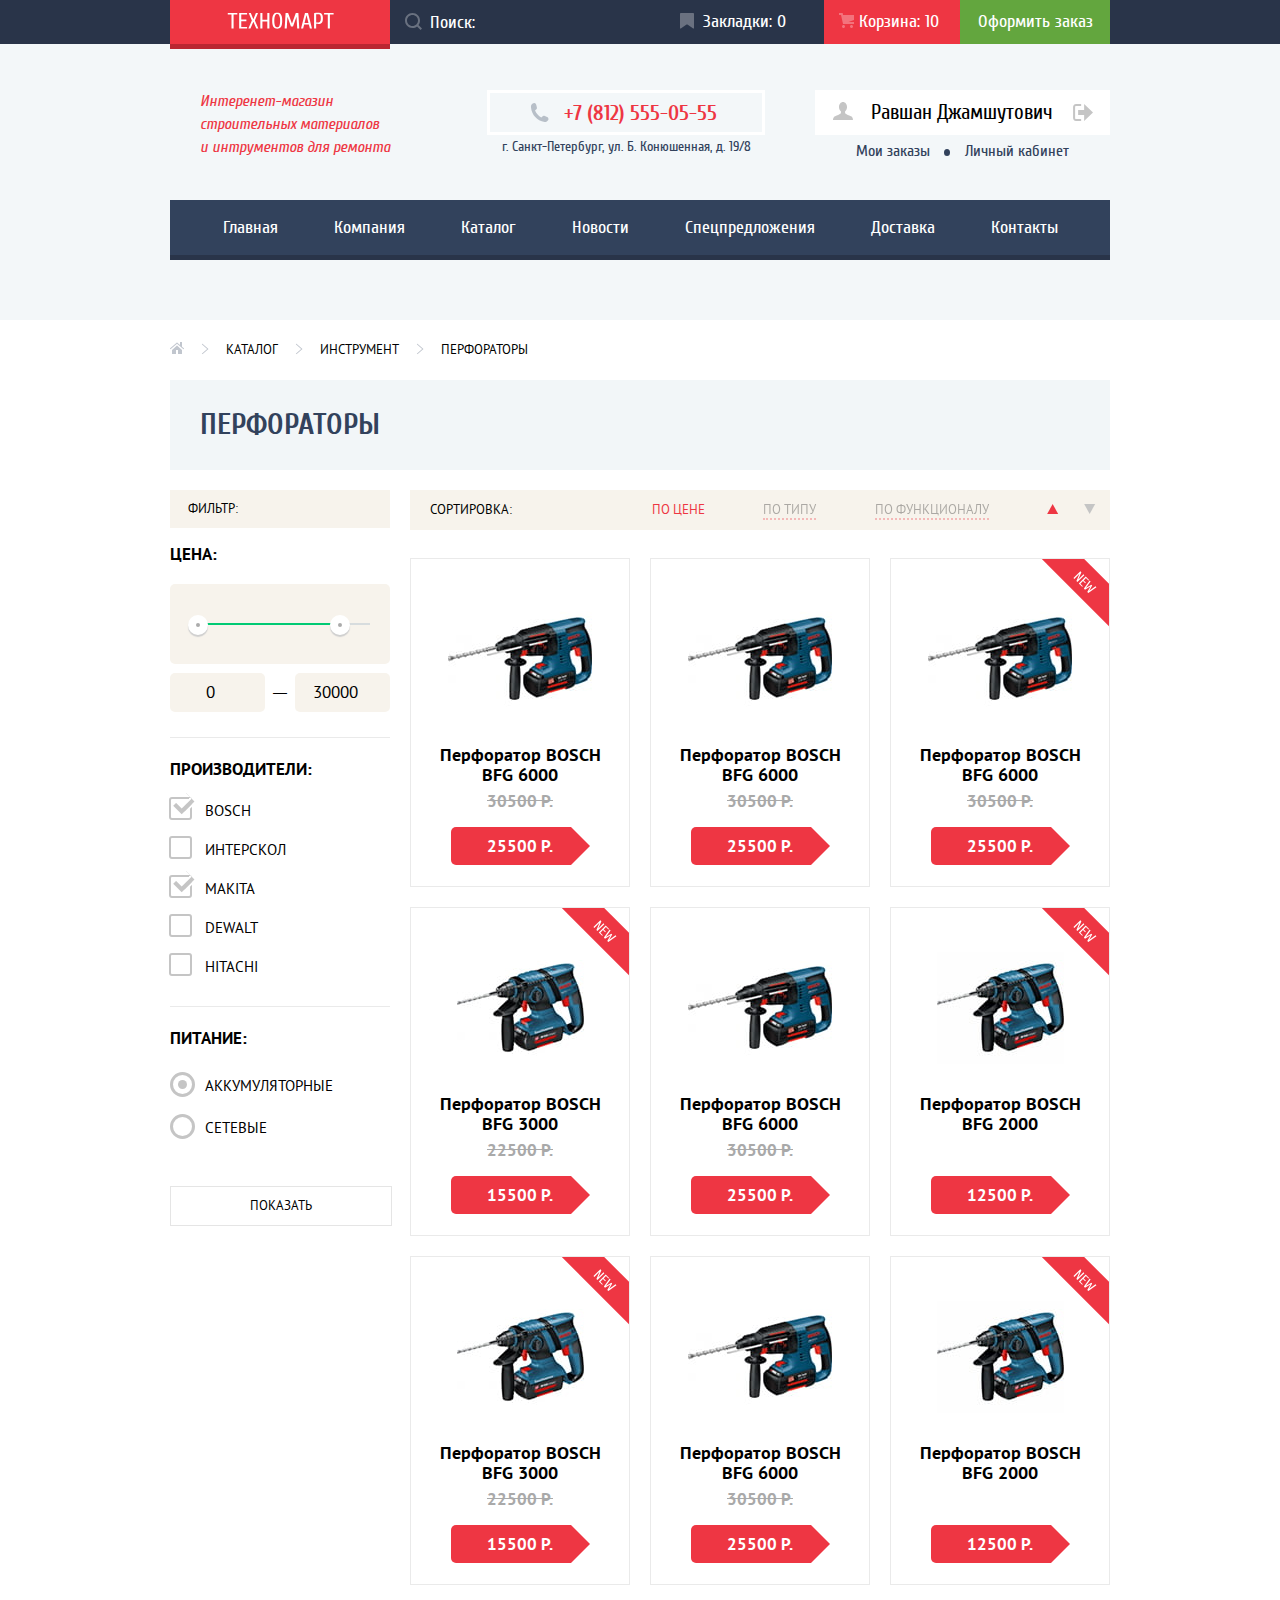
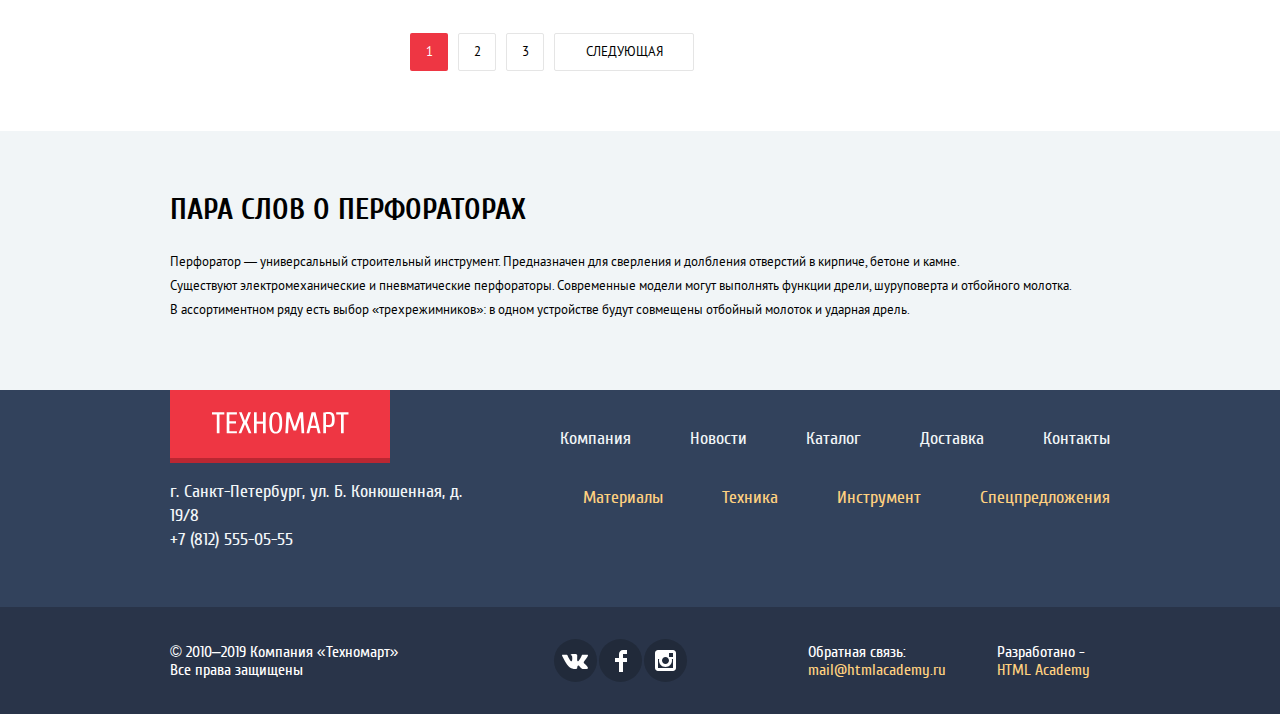
==== commit 1847f1b7: "для защиты" ====
--- a/catalog.html
+++ b/catalog.html
@@ -458,7 +458,7 @@
       <button class="modal-close" type="button" aria-label="Закрыть"></button>
     </section>
 
-    <script src="./js/script.js"></script>
+    <script src="./js/script.min.js"></script>
 
   </body>
 </html>
--- a/css/style.min.css
+++ b/css/style.min.css
@@ -1 +1 @@
-@charset "utf-8";@-webkit-keyframes bounce{0%{transform:translateY(-2000px)}70%{transform:translateY(30px)}90%{transform:translateY(-10px)}to{transform:translateY(0)}}@keyframes bounce{0%{transform:translateY(-2000px)}70%{transform:translateY(30px)}90%{transform:translateY(-10px)}to{transform:translateY(0)}}@-webkit-keyframes shake{0%,to{transform:translateX(0)}10%,30%,50%,70%,90%{transform:translateX(-10px)}20%,40%,60%,80%{transform:translateX(10px)}}@keyframes shake{0%,to{transform:translateX(0)}10%,30%,50%,70%,90%{transform:translateX(-10px)}20%,40%,60%,80%{transform:translateX(10px)}}@font-face{font-family:'Cuprum';font-style:normal;font-weight:400;src:url(../fonts/cuprum.woff2) format('woff2'),url(../fonts/cuprum.woff) format('woff');font-display:swap}@font-face{font-family:'Cuprum';font-style:italic;font-weight:400;src:url(../fonts/cuprumitalic.woff2) format('woff2'),url(../fonts/cuprumitalic.woff) format('woff');font-display:swap}@font-face{font-family:'Cuprum';font-style:normal;font-weight:700;src:url(../fonts/cuprumbold.woff2) format('woff2'),url(../fonts/cuprumbold.woff) format('woff');font-display:swap}@font-face{font-family:'PT Sans';font-style:normal;font-weight:400;src:url(../fonts/ptsans.woff2) format('woff2'),url(../fonts/ptsans.woff) format('woff');font-display:swap}@font-face{font-family:'PT Sans';font-style:normal;font-weight:700;src:url(../fonts/ptsansbold.woff2) format('woff2'),url(../fonts/ptsansbold.woff) format('woff');font-display:swap}:root{--black-basic: #000000;--white-basic: #ffffff;--white-text-rgba: rgba(255, 255, 255, 0.5);--white-background-rgba: rgba(255, 255, 255, 0.3);--yellow-text: #FFD180;--red-basic: #EE3643;--red-hover: #CA2C37;--red-click: #BA2732;--green-basic: #63A63E;--green-hover: #5FBB2D;--green-click: #518534;--gray-header-top: #293449;--gray-navigation: #32425C;--gray-navigation-click: #1D2739;--gray-basic: #3D546F;--gray-basic-light: #C5C5C5;--gray-radio-hover: #B5B5B5;--gray-background-service: #F1F5F7;--gray-title: #F9F5F0;--gray-filter: #F7F3EC;--gray-old-price: #A9A9A9;--gray-border: #EAEAEA;--yellow-special: #FFBF47;--blue-special: #3BBCE3;--purpule-special: #DC91D8;--green-special: #8ED78F;--yellow-delivery: #FFC047}.button,body{font-size:14px}body{min-width:940px;font-family:"Cuprum",Arial,sans-serif;line-height:24px;font-weight:400}*,::after,::before{box-sizing:border-box}.page a,.page-catalog a{text-decoration:none}.button{display:block;text-align:center;padding-top:11px;line-height:18px;text-transform:uppercase;width:192px;min-height:38px;color:var(--white-basic);background-color:var(--red-basic);cursor:pointer}.button:hover{background-color:var(--red-hover)}.button:active{background-color:var(--red-click)}.visually-hidden{position:absolute;width:1px;height:1px;margin:-1px;border:0;padding:0;white-space:nowrap;-webkit-clip-path:inset(100%);clip-path:inset(100%);clip:rect(0 0 0 0);overflow:hidden}.page,.page-catalog{height:100%}.catalog-body,.main-header,.page-body{display:grid;grid-template-rows:-webkit-min-content 1fr -webkit-min-content;grid-template-rows:min-content 1fr min-content}.catalog-body,.page-body{min-height:100%;align-content:start}.main-header{margin-bottom:10px}.header-top,.search-header input{background-color:var(--gray-header-top);width:100%}.header-top-container{display:flex;width:940px;margin:0 auto;min-height:42px}.main-logo,.main-logo:hover{display:block;position:relative;background-color:var(--red-basic);width:220px;text-align:center;padding-top:12px;padding-bottom:7px;box-shadow:0 5px 0 #b52933;cursor:pointer}.main-logo:active{background-color:var(--red-click)}.header-top-navigation a,.search-header-top{font-size:18px;color:var(--white-basic)}.search-header{position:relative}.search-header:hover .search-header-image path{opacity:1}.search-header input{min-height:42px;padding-left:42px;margin:0;width:260px;border:0}.search-header-top{margin-left:40px;position:absolute;top:11px;left:0}.search-header input:active,.search-header input:focus{background-color:var(--white-basic)}.search-header-image{position:absolute;left:15px;top:13px;width:17px;height:17px}.search-header input:focus+label+.search-header-image path{fill:var(--red-basic);opacity:1}.search-header input:focus+label{opacity:0}.header-top-navigation{margin-left:auto;display:flex;flex-wrap:wrap}.header-top-navigation a{display:flex;flex-wrap:wrap;align-items:center;height:100%}.bookmarks-header-top,.cart-header-top{position:relative}.cart-header-top{padding-left:35px}.bookmarks-header-top{min-width:150px;padding-left:43px;padding-right:38px}.cart-header-top{min-width:136px}.bookmarks-header-top:active,.bookmarks-header-top:active:before,.cart-header-top:active,.cart-header-top:active:before{background-color:#161d29;opacity:.5}.cart-header-top::before{top:13px;left:15px;width:20px;height:20px;background-image:url(../img/icon-cart.svg);opacity:.3}.bookmarks-header-top::before,.cart-header-top::before,.phone-header::before{content:"";position:absolute;background-repeat:no-repeat;background-position:0 0}.bookmarks-header-top::before{top:13px;left:20px;width:14px;height:16px;background-image:url(../img/icon-bookmark.svg);opacity:.3}.bookmarks-header-top:hover:before,.cart-header-top:hover:before{opacity:1}.order-header-top{display:flex;justify-content:center;background-color:var(--green-basic);min-width:150px}.order-header-top:hover{background-color:var(--green-hover)}.order-header-top:active{background-color:var(--green-click);color:var(--white-text-rgba)}.header-middle{background-color:#f3f7f9}.header-middle-container{display:flex;justify-content:space-between;align-items:flex-start;width:940px;margin:46px auto 40px;padding:0}.header-text{margin-left:30px;margin-right:25px;font-size:16px;line-height:23px;max-width:200px;color:var(--red-basic);font-style:italic}.contact-header{margin:0;padding:0}.phone-header{display:flex;min-height:45px;align-items:center;position:relative;font-size:21px;line-height:30px;font-weight:700;padding-left:74px;padding-right:45px;color:var(--red-basic);background-color:#f3f7f9;border:3px solid var(--white-basic)}.phone-header::before{left:40px;top:10px;width:19px;height:19px;background-image:url(../img/icon-phone.svg)}.adress-header{color:var(--gray-navigation);text-align:center;margin:0}.authorization{display:flex;align-items:center;justify-self:end}.authorization-login,.authorization-registration{display:flex;align-items:center;min-height:45px;font-size:21px;line-height:21px;text-align:center;color:var(--black-basic);background-color:var(--white-basic)}.authorization-login{position:relative;padding-left:45px;padding-right:27px}.authorization-registration{padding-left:24px;padding-right:24px;margin-left:10px}.authorization a:hover{color:var(--red-basic)}.authorization-login:hover path,.persona-name:hover path,.user-login-image:hover path{fill:var(--gray-basic)}.authorization-login:active path,.persona-name:active path,.user-login-image:active path{fill:var(--gray-basic-light)}.authorization a:active{color:var(--gray-basic-light)}.authorization-login-image{position:absolute;width:21px;height:17px;left:20px;top:13px}.header-bottom{background-color:#f3f7f9}.header-bottom-container{margin:auto auto 60px;width:940px;background-color:var(--gray-navigation);box-shadow:inset 0 -5px 0 var(--gray-header-top)}.header-navigation-list{display:flex;justify-items:center;flex-wrap:wrap;margin:0;padding:0;list-style:none;min-height:60px}.header-navigation-item{list-style:none}.header-navigation-link{display:block;padding:16px 28px 20px;font-size:18px;color:var(--white-basic)}.header-navigation li:first-child{padding-left:25px}.header-navigation-link:hover,.service-item a:hover{background-color:var(--gray-header-top)}.header-navigation-link:active{opacity:.5;background-color:var(--gray-navigation-click)}.features,.popular-container{width:940px;margin:0 auto;padding:0}.features{display:grid;grid-template-columns:repeat(3,1fr);grid-template-rows:repeat(3,1fr);gap:20px;margin:49px auto 0}.feature-item{display:flex;flex-direction:column;align-items:start;justify-content:center;position:relative;margin:0;padding:0}.feature-name{font-weight:700;font-size:24px;line-height:30px;padding-left:23px;padding-bottom:7px;color:var(--white-basic)}.feature-link{display:flex;justify-content:center;align-items:center;line-height:18px;width:135px;height:38px;text-transform:uppercase;margin-left:23px;margin-top:7px;color:var(--white-basic);background-color:var(--white-background-rgba)}.feature-link:hover{background-color:rgba(197,197,197,.3)}.feature-link:active{background-color:rgba(169,169,169,.3)}.feature-materials{background-color:var(--yellow-special)}.feature-image-materials{position:absolute;right:45px;top:30px}.feature-materials::after{content:"";position:absolute;right:0;top:0;width:70px;height:70px;background-image:url(../img/new.svg);background-repeat:no-repeat;background-position:0 0}.feature-tool{background-color:var(--blue-special)}.feature-image-tool{position:absolute;right:35px;top:35px}.feature-technics{background-color:var(--purpule-special)}.feature-image-technics{position:absolute;right:35px;top:30px}.feature-discount{background-color:var(--green-special)}.feature-image-discount{position:absolute;right:45px;top:25px}.feature-delivery{background-color:var(--yellow-delivery)}.feature-image-delivery{position:absolute;right:35px;top:30px}.slider{grid-column-start:1;grid-column-end:3;grid-row-start:2;grid-row-end:4;position:relative;width:620px;height:266px;padding-left:24px;background-color:var(--gray-header-top)}.slider-list{margin:0;padding:0;list-style:none}.slide{display:none}.slide img{position:absolute;top:0;left:0;z-index:0}.slide-current{display:block}.slider-text,.slider-title{color:var(--white-basic);z-index:1;position:relative}.slider-title{font-size:36px;line-height:36px;font-weight:700;text-transform:uppercase;margin-top:23px;margin-bottom:0}.slider-text{font-size:18px;margin-top:5px}.button-control-back,.button-control-next{padding:0;width:22px;height:40px;background-color:transparent;border:0;cursor:pointer;position:absolute;top:45%;background-image:url(../img/icon-left.svg);background-repeat:no-repeat;background-position:0 0}.button-control-next{right:20px;transform:rotate(180deg)}.slider-button{position:absolute;top:200px}.popular,.slider-controls{display:flex;justify-content:space-between}.slider-controls{position:absolute;bottom:36px;right:297px;width:30px}.slider-controls button{padding:0;width:10px;height:10px;background-color:var(--white-basic);border-radius:50%;cursor:pointer;border:0}.slider-controls .current{background-color:var(--red-basic);border:2px solid var(--white-basic)}.popular{align-items:center;background-color:var(--gray-title);margin:59px 0 20px;padding-right:19px}.title{font-size:30px;line-height:30px;text-transform:uppercase;color:var(--gray-navigation);margin:29px 28px 30px}.card-list{display:grid;grid-template-columns:repeat(4,1fr);gap:20px;padding:0;margin:0 0 70px}.card,.card:hover .card-hover{display:flex;flex-direction:column;background-color:var(--white-basic)}.card,.card-hover a{position:relative;align-items:center}.card{margin:0;padding:0;list-style:none;border:1px solid var(--gray-border)}.card:hover{-webkit-filter:drop-shadow(0 4px 20px rgba(0,0,0,.15));filter:drop-shadow(0 4px 20px rgba(0,0,0,.15))}.card-pic{max-width:100%;margin:auto}.card-hover{display:none}.card-hover a{display:flex;flex-direction:column;justify-content:center;margin:5px;width:135px;min-height:38px;z-index:2}.card:hover .card-hover{position:absolute;top:5px;left:1px;width:210px;padding-right:40px;padding-left:40px;padding-top:32px}.card-title{font-family:"PT Sans",Arial,sans-serif;font-weight:700;font-size:18px;line-height:20px;padding:0 25px;text-align:center;color:var(--black-basic);box-sizing:border-box;margin-bottom:7px}.card-pic-container{height:164px;margin-top:22px;align-content:center}.card-block-price{margin-top:auto}.old-price{font-family:"PT Sans",Arial,sans-serif;font-weight:700;font-size:17px;line-height:18px;text-align:center;text-transform:uppercase;color:var(--gray-old-price);margin:0}.card-price,.service-item a{font-weight:700;color:var(--white-basic)}.card-hover-buy,.card-price{line-height:18px;text-align:center;text-transform:uppercase}.card-price{position:relative;font-family:"PT Sans",Arial,sans-serif;font-size:17px;width:138px;padding-top:10px;padding-bottom:10px;margin-bottom:21px;background-color:var(--red-basic);border-radius:5px}.card-price::after{content:"";position:absolute;top:0;right:-20px;border:19px solid var(--white-basic);border-left-color:var(--red-basic)}.card-new::after,.service-list::before{position:absolute;right:0;background-repeat:no-repeat;background-position:0 0}.card-new::after{content:'';top:0;width:70px;height:70px;background:url(../img/new.svg);z-index:0}.card-hover-buy{color:var(--white-basic);background-color:var(--green-basic);box-shadow:inset 0 -3px 0 #367315;border-radius:2px}.card-hover-buy:hover{background-color:var(--green-hover)}.card-hover-buy:active{background-color:var(--green-click)}.card-hover-bookmarks,.service-item a:active{color:var(--gray-navigation);background-color:var(--white-basic)}.card-hover-bookmarks{line-height:18px;text-align:center;text-transform:uppercase;border:3px solid var(--green-basic);border-radius:2px}.card-hover-bookmarks:hover{border:3px solid var(--gray-navigation)}.card-hover-bookmarks:active{opacity:.5}.manufacturers-list{display:grid;grid-template-columns:repeat(4,1fr);grid-template-rows:1fr 1fr;gap:20px;margin:0 0 70px;padding:0;list-style:none}.logo-manufacturers{display:flex;align-items:center;justify-content:center;background-color:var(--white-basic);border:1px solid var(--gray-border);color:var(--black-basic);width:220px;height:145px}.logo-manufacturers:active,.logo-manufacturers:hover{-webkit-filter:drop-shadow(0 4px 20px rgba(0,0,0,.15));filter:drop-shadow(0 4px 20px rgba(0,0,0,.15))}.logo-manufacturers:active{opacity:.5}.catalog-text,.service{background-color:var(--gray-background-service)}.service-title{font-size:30px;line-height:30px;padding-top:64px;text-transform:uppercase;color:var(--black-basic)}.service-text{font-family:"PT Sans",Arial,sans-serif;font-size:13px;color:var(--black-basic);max-width:400px;margin-top:25px}.service-text-credit,.service-text-delivery{margin-top:30px}.service-text-guarantee{min-width:331px;margin-top:25px}.service-text-credit{min-width:300px;margin-bottom:25px}.service-container{position:relative;display:flex;justify-items:left;margin-top:60px;padding:0}.service-list{position:relative;width:240px;list-style:none;margin-top:10px;margin-bottom:99px;padding:0}.service-list::before{content:"";top:-50px;width:10px;height:279px;background:url(../img/roll.png)}.service-item{display:flex;flex-wrap:wrap;flex-direction:column;min-width:240px}.service-item a{display:flex;align-items:center;font-size:21px;line-height:30px;padding-left:22px;min-height:61px;background-color:var(--gray-navigation);box-shadow:0 1px 0 var(--gray-header-top),inset 0 1px 0 #405069}.service-item a:active{box-shadow:0 1px 0 var(--white-basic),inset 0 1px 0 var(--white-basic)}.service-item-current a,.service-item-current a:active,.service-item-current a:focus,.service-item-current a:hover{color:var(--gray-navigation);background-color:var(--white-basic);box-shadow:0 1px 0 var(--white-basic),inset 0 1px 0 var(--white-basic)}.service-slider{padding-left:80px;max-width:380px;z-index:2;margin-top:7px}.service-slider-list{margin:0;padding:0;list-style:none}.service-slide{display:none}.modal-map img,.service-slide-current{display:block}.service-image{position:absolute;top:22px;right:0;z-index:1}.service-image-credit,.service-image-guarantee{top:5px}.title-delivery{margin:0;padding:0}.transport-service{display:flex;flex-direction:column;padding:0;margin:0;max-width:460px}.transport-title{font-size:30px;line-height:30px;padding:0;margin:0;text-transform:uppercase;color:var(--black-basic)}.transport-text{margin-top:24px;margin-bottom:0;padding:0;max-width:460px}.transport-button{width:220px}.pickup{display:flex;flex-direction:column;padding:0;margin:0;justify-self:end;width:300px}.maps{width:300px;height:158px;margin-bottom:21px;margin-top:28px}.button-open-map{cursor:pointer}.button-maps{width:100%}.transport{display:flex;justify-content:space-between;margin-bottom:70px;margin-top:70px}.carrier-list{list-style:none;padding:0;margin:0 0 8px}.carrier-item{position:relative;padding-left:37px;font-size:18px;color:var(--black-basic);margin-bottom:12px}.carrier-item::before{content:"";position:absolute;top:12px;left:0;width:25px;height:2px;background-color:var(--red-basic)}.page-footer{display:grid;grid-template-rows:-webkit-min-content -webkit-min-content;grid-template-rows:min-content min-content;margin-top:0}.footer-top{background-color:var(--gray-navigation)}.footer-top-container{display:flex;justify-content:space-between;width:940px;margin:0 auto;padding:0}.footer-contact-container{display:flex;flex-direction:column}.logo-footer,.logo-footer:hover{height:68px;padding-top:21px;padding-bottom:20px;cursor:pointer}.contact-footer{margin-top:22px;margin-bottom:54px;max-width:321px}.adress-footer,.phone-footer{font-size:18px;color:#f3f7f9;margin:0}.footer-navigation-container{margin-top:37px}.footer-navigation-catalog-list,.footer-navigation-list{list-style:none;display:flex;flex-wrap:wrap;justify-content:space-between;margin:0;padding:0}.footer-navigation-catalog-list{margin:34px 0 0 82px}.footer-navigation-link{font-size:18px;color:var(--gray-background-service);margin-left:59px}.footer-navigation-catalog-link{font-size:18px;color:var(--yellow-text)}.footer-navigation-catalog-link:hover,.footer-navigation-link:hover{-webkit-text-decoration-line:underline;text-decoration-line:underline}.footer-navigation-catalog-link:active,.footer-navigation-link:active{-webkit-text-decoration-line:none;text-decoration-line:none;opacity:.5}.footer-bottom-container{display:flex;justify-content:space-between;align-items:center;flex-wrap:wrap;min-height:107px}.footer-bottom{background-color:var(--gray-header-top)}.footer-bottom-text{font-size:16px;line-height:18px;color:var(--white-basic)}.footer-social{max-width:180px;justify-self:center;text-align:center;margin-left:48px}.social-list{display:flex;flex-wrap:wrap;justify-content:space-between;list-style:none}.social-button{display:flex;align-items:center;justify-content:center;margin-right:2px;width:43px;height:43px;color:var(--white-basic);background-color:#212a3a;border-radius:50%}.social-button:active,.social-button:hover{background-color:var(--red-basic)}.footer-copyright-text{font-size:16px;line-height:18px;color:var(--white-basic);margin:0}.feedback-container{display:flex;flex-wrap:wrap;margin-right:20px}.feedback{display:flex;flex-direction:column;justify-self:end;justify-content:center;align-items:start;margin-left:51px}.footer-copyright-link{font-size:16px;line-height:18px;color:var(--yellow-text);margin:0}.footer-copyright-link:hover{-webkit-text-decoration-line:underline;text-decoration-line:underline}.footer-copyright-link:active{color:var(--red-basic);-webkit-text-decoration-line:none;text-decoration-line:none}.cart-header-top-catalog{background-color:var(--red-basic)}.user{display:flex;flex-direction:column}.user-name{display:flex;justify-content:space-between;background-color:var(--white-basic);align-items:center;min-height:45px}.user-login-image{width:20px;height:17px;margin-right:17px}.user-avatar-image{position:absolute;width:20px;height:18px;left:18px;top:0}.persona-name{font-size:21px;line-height:21px}.persona-container{display:flex;flex-wrap:wrap;padding:0;justify-content:center;margin-top:7px}.persona-container a{position:relative;margin-right:35px}.persona-container a:last-child{margin-right:0}.persona-container a::after{content:"";position:absolute;right:-20px;top:7px;width:6px;height:7px;background-color:var(--gray-navigation);border-radius:50%}.persona-container a:last-child:after{display:none}.persona{font-size:16px;line-height:18px;display:flex;justify-content:space-between;align-items:center;text-align:center;color:var(--gray-navigation)}.persona:hover{color:var(--red-basic)}.persona-container a:hover:after{background-color:var(--red-basic)}.persona-container a:active:after{background-color:var(--gray-basic-light)}.persona-name:active,.persona:active{color:var(--gray-basic-light)}.persona-name{position:relative;padding-left:56px;padding-right:20px;color:var(--black-basic)}.breadcrumbs-list{display:flex;justify-content:flex-start;flex-wrap:wrap;padding:0;list-style:none;margin:8px 0 18px}.breadcrumbs-item{position:relative;margin-right:42px}.breadcrumbs-item::after{content:"";position:absolute;top:5px;right:-25px;width:8px;height:12px;background-image:url(../img/icon-right-small.svg)}.breadcrumbs-current::after{display:none}.breadcrumbs-link{font-family:"PT Sans",Arial,sans-serif;font-size:13px;line-height:18px;text-transform:uppercase;color:var(--black-basic);padding:0}.title-catalog{font-size:30px;line-height:30px;padding:30px;width:940px;margin-bottom:20px;text-transform:uppercase;color:var(--gray-navigation);background-color:#f2f6f8}.filter-container{display:grid;grid-template-columns:220px 1fr;gap:20px;width:940px;margin:0 auto;padding:0}.filter-title{font-family:"PT Sans",Arial,sans-serif;font-weight:400;font-size:13px;line-height:18px;padding:10px 18px;margin-top:0;text-transform:uppercase;color:var(--black-basic);background-color:var(--gray-filter)}.filter fieldset{padding:0;margin:0 0 16px;border:0}.checkbox-list,.price-controls{border-bottom:1px solid var(--gray-border);padding-bottom:25px}.filter-legend{font-family:"PT Sans",Arial,sans-serif;font-weight:700;font-size:17px;line-height:30px;text-transform:uppercase;margin-bottom:5px;padding:0}.filter-legend-manufactures{margin-bottom:17px}.filter-legend-electric{margin-bottom:23px;margin-top:18px}.filter ul{margin:0;list-style:none;line-height:18px;padding:0 0 10px}.filter-option{margin-bottom:20px;padding-left:35px}.filter-radio{margin-bottom:23px}.filter-option label{position:relative;display:block;cursor:pointer;-webkit-user-select:none;-moz-user-select:none;user-select:none}.filter-input-checkbox+label,.filter-input-radio+label{font-family:"PT Sans",Arial,sans-serif;font-size:15px;line-height:19px;text-transform:uppercase}.filter-checkbox{position:relative}.filter-input-checkbox+label::before{content:"";position:absolute;left:-36px;top:-4px;width:23px;height:23px;border:2px solid var(--gray-basic-light);border-radius:3px}.filter-input-checkbox:checked+label::after{content:"";position:absolute;top:-10px;left:-30px;width:12px;height:14px;transform:rotate(45deg);box-shadow:2px 0 0 var(--white-basic),6px 0 0 var(--gray-basic-light),6px 4px 0 var(--gray-basic-light),8px 0 0 var(--white-basic)}.filter-input-radio+label::before{content:"";position:absolute;left:-35px;top:-4px;width:25px;height:25px;border:3px solid var(--gray-basic-light);border-radius:50%}.filter-input-radio:checked+label::after{content:"";position:absolute;top:4px;left:-27px;width:9px;height:9px;background-color:var(--gray-basic-light);border-radius:50%}.radio-label-checked:hover:after{background-color:var(--gray-radio-hover)}.filter-input-checkbox:hover+label::before,.radio-label:hover:before{border-color:var(--gray-radio-hover)}.filter-input-checkbox:checked:hover+label::after{box-shadow:2px 0 0 var(--white-basic),6px 0 0 var(--gray-radio-hover),6px 4px 0 var(--gray-radio-hover),8px 0 0 var(--white-basic)}.filter-input-checkbox:checked:disabled+label::after{box-shadow:2px 0 0 var(--white-basic),6px 0 0 rgba(181,181,181,.3),6px 4px 0 rgba(181,181,181,.3),8px 0 0 var(--white-basic)}.radio-label-checked:disabled:after{background-color:rgba(181,181,181,.3)}.filter-input-checkbox:disabled+label::before,.radio-label:disabled:before{border-color:rgba(181,181,181,.3)}.filter-button{font-family:"PT Sans",Arial,sans-serif;font-size:13px;line-height:18px;text-align:center;text-transform:uppercase;color:var(--black-basic);background-color:var(--white-basic);border:1px solid #e5e5e5;padding:10px 79px;cursor:pointer}.sorting{display:grid;grid-template-columns:-webkit-min-content 1fr;grid-template-columns:min-content 1fr;min-height:38px;background-color:var(--gray-filter);margin-bottom:28px}.sorting-title{font-family:"PT Sans",Arial,sans-serif;font-weight:400;font-size:13px;line-height:18px;padding-left:20px;padding-right:140px;text-transform:uppercase;color:var(--black-basic)}.sorting-list{display:flex;justify-content:space-between;flex-wrap:wrap;align-items:center;padding:0 14px 0 0;margin:0;list-style:none}.sorting-link{font-family:"PT Sans",Arial,sans-serif;font-weight:400;font-size:13px;line-height:18px;text-transform:uppercase;color:var(--black-basic);opacity:.3;border-bottom:2px dotted var(--red-basic)}.sorting-link:hover{opacity:1;border-bottom:2px solid var(--red-basic)}.sorting-current,.sorting-link:active{opacity:1;color:var(--red-basic);border-bottom:none}.sorting-icon-down{margin-left:21px}.sorting-icon:hover path{fill:var(--black-basic)}.sorting-icon-current path,.sorting-icon:active path{fill:var(--red-basic)}.card-list-catalog{display:grid;grid-template-columns:repeat(3,1fr);gap:20px;list-style:none;padding:0;margin:0}.range-filter{width:220px;margin-top:10px}.range-controls{position:relative;height:41px;margin-bottom:9px;padding-top:39px;padding-right:20px;padding-left:20px;background-color:var(--gray-filter);border-radius:5px;box-sizing:content-box}.range-controls .scale{height:2px;background-color:#d7dcde;box-sizing:content-box}.range-controls .bar{width:80%;height:2px;background:#00ca74;box-sizing:content-box}.range-controls .toggle{position:absolute;top:31px;left:0;width:4px;height:4px;padding:0;border:8px solid #fff;background-color:#ababab;border-radius:50%;box-shadow:0 2px 1px 0 #cfcfcf;cursor:pointer;box-sizing:content-box}.range-controls .toggle-min{left:18px}.range-controls .toggle-max{left:160px}.price-controls{display:flex;justify-content:space-between;align-items:center}.price-controls input,.price-controls label{font-family:"PT Sans",Arial,sans-serif;text-align:center}.price-controls label{font-size:16px;text-transform:uppercase;color:#444}.price-controls input{font-size:17px;width:95px;padding:10px;color:var(--black-basic);border:0;border-radius:5px;background-color:var(--gray-filter)}.pagination-list{display:flex;flex-wrap:wrap;padding:0;margin-top:48px;list-style:none;margin-bottom:36px}.pagination-item{display:inline-block;width:38px;margin-right:10px}.pagination-item:last-child{margin-right:0;min-width:140px}.pagination-item a{display:flex;align-items:center;justify-content:center;height:38px;margin:0;padding:0;font-family:"PT Sans",Arial,sans-serif;font-size:13px;text-transform:uppercase;color:var(--black-basic);background-color:var(--white-basic);border:1px solid #e5e5e5;border-radius:2px}.filter-button:hover,.pagination-item a:hover{border:1px solid var(--gray-basic-light)}.filter-button:active,.pagination-item a:active{border:1px solid var(--red-basic)}.pagination-item-current a,.pagination-item-current a:active,.pagination-item-current a:focus,.pagination-item-current a:hover{color:var(--white-basic);background-color:var(--red-basic);border:0}.catalog-text-heading{font-size:30px;line-height:30px;padding-top:64px;text-transform:uppercase;color:var(--black-basic)}.catalog-text-content{font-family:"PT Sans",Arial,sans-serif;font-size:13px;color:var(--black-basic);margin-bottom:0;padding-bottom:68px}.modal{display:none;position:fixed;top:0;right:0;bottom:0;left:0;margin:auto;z-index:3;border-top:7px solid var(--red-basic)}.modal-show{display:block;-webkit-animation:bounce .6s;animation:bounce .6s}.modal-error{-webkit-animation:shake .6s;animation:shake .6s}.modal-login{width:620px;height:430px;color:var(--black-basic);background-color:var(--white-basic);-webkit-filter:drop-shadow(0 4px 20px rgba(0,0,0,.15));filter:drop-shadow(0 4px 20px rgba(0,0,0,.15))}.login-form .button,.modal-container{width:460px;padding:0;margin:0 auto}.feedback-wrapper{display:flex;flex-wrap:wrap;justify-content:space-between;margin-top:39px;padding:0}.modal-description{font-size:18px;color:var(--black-basic);margin:0;padding:0}.login-form input[type=email],.login-form input[type=text],.login-form textarea{box-sizing:border-box;font-family:"PT Sans",Arial,sans-serif;font-size:13px;display:flex;align-items:center;color:var(--gray-old-price);padding-left:12px;margin-top:11px;background-color:var(--white-basic);border:2px solid var(--gray-basic-light);border-radius:2px;width:220px;min-height:38px}.login-form textarea{margin-top:13px;width:460px;min-height:114px;padding-top:7px;margin-bottom:37px;resize:none}.login-form p{padding:0;margin:0 0 11px}.modal-close{position:absolute;top:13px;right:17px;width:21px;height:21px;background-color:transparent;border:0;cursor:pointer}.modal-cart h2::before,.modal-close::after,.modal-close::before{content:"";position:absolute;top:8px;left:5px;width:25px;height:4px;background-color:var(--red-basic)}.modal-close::before{transform:rotate(45deg)}.modal-close::after{transform:rotate(-45deg)}.button-modal-container,.modal-cart h2{display:flex;align-items:center;justify-content:center}.button-modal-container{background-color:#f4f4f4;height:112px}.login-form .button{align-content:center;margin:0;border:0}.modal-map{width:943px;height:449px;background:#565656;box-shadow:0 0 14.7px rgba(47,42,43,.5)}.modal-map iframe{border:0}.button-modal-next,.modal-cart{background-color:var(--white-basic)}.modal-cart{width:620px;height:283px;-webkit-filter:drop-shadow(0 4px 20px rgba(0,0,0,.15));filter:drop-shadow(0 4px 20px rgba(0,0,0,.15))}.modal-cart h2{position:relative;font-weight:700;font-size:24px;line-height:30px;text-align:center;color:var(--black-basic);padding:0;margin:66px 0 68px}.modal-cart h2::before{top:-18px;left:80px;width:66px;height:66px;border-radius:50%;background-color:var(--green-basic)}.modal-cart h2::after{content:"";position:absolute;top:0;left:95px;width:35px;height:20px;border-bottom:7px solid var(--white-basic);border-left:7px solid var(--white-basic);transform:rotate(-45deg)}.button-modal-next{color:var(--black-basic);margin-left:10px}
+@charset "utf-8";@-webkit-keyframes bounce{0%{transform:translateY(-2000px)}70%{transform:translateY(30px)}90%{transform:translateY(-10px)}to{transform:translateY(0)}}@keyframes bounce{0%{transform:translateY(-2000px)}70%{transform:translateY(30px)}90%{transform:translateY(-10px)}to{transform:translateY(0)}}@-webkit-keyframes shake{0%,to{transform:translateX(0)}10%,30%,50%,70%,90%{transform:translateX(-10px)}20%,40%,60%,80%{transform:translateX(10px)}}@keyframes shake{0%,to{transform:translateX(0)}10%,30%,50%,70%,90%{transform:translateX(-10px)}20%,40%,60%,80%{transform:translateX(10px)}}@font-face{font-family:"Cuprum";font-style:normal;font-weight:400;src:url(../fonts/cuprum.woff2) format("woff2"),url(../fonts/cuprum.woff) format("woff");font-display:swap}@font-face{font-family:"Cuprum";font-style:italic;font-weight:400;src:url(../fonts/cuprumitalic.woff2) format("woff2"),url(../fonts/cuprumitalic.woff) format("woff");font-display:swap}@font-face{font-family:"Cuprum";font-style:normal;font-weight:700;src:url(../fonts/cuprumbold.woff2) format("woff2"),url(../fonts/cuprumbold.woff) format("woff");font-display:swap}@font-face{font-family:"PT Sans";font-style:normal;font-weight:400;src:url(../fonts/ptsans.woff2) format("woff2"),url(../fonts/ptsans.woff) format("woff");font-display:swap}@font-face{font-family:"PT Sans";font-style:normal;font-weight:700;src:url(../fonts/ptsansbold.woff2) format("woff2"),url(../fonts/ptsansbold.woff) format("woff");font-display:swap}:root{--black-basic: #000000;--nav-hover: #161D29;--dark-price-control: #444444;--white-basic: #ffffff;--white-text-rgba: rgba(255, 255, 255, 0.5);--white-background-rgba: rgba(255, 255, 255, 0.3);--yellow-text: #FFD180;--red-basic: #EE3643;--red-hover: #CA2C37;--red-click: #BA2732;--green-basic: #63A63E;--green-hover: #5FBB2D;--green-click: #518534;--green-box-shadow: #367315;--gray-header-top: #293449;--gray-navigation: #32425C;--gray-navigation-click: #1D2739;--gray-social-button: #212A3A;--gray-basic: #3D546F;--gray-service-item: #405069;--background-map: #565656;--map-box-shadow: rgba(47, 42, 43, 0.5);--gray-radio-hover: #B5B5B5;--gray-old-price: #A9A9A9;--gray-range-controls: #ABABAB;--gray-basic-light: #C5C5C5;--gray-box-shadow: #cfcfcf;--gray-filter-drop: rgba(0, 0, 0, 0.15);--gray-panagination: #E5E5E5;--gray-border: #EAEAEA;--gray-feature-rgba: rgba(197, 197, 197, 0.3);--gray-feature-active: rgba(169, 169, 169, 0.3);--gray-checkbox: rgba(181, 181, 181, 0.3);--gray-background-service: #F1F5F7;--gray-background-light: #F3F7F9;--gray-modal: #F4F4F4;--gray-title: #F9F5F0;--gray-filter: #F7F3EC;--gray-catalog: #F2F6F8;--yellow-special: #FFBF47;--blue-special: #3BBCE3;--purpule-special: #DC91D8;--green-special: #8ED78F;--yellow-delivery: #FFC047}.button,body{font-size:14px}body{min-width:940px;font-family:"Cuprum",Arial,sans-serif;line-height:24px;font-weight:400}*,::after,::before{box-sizing:border-box}.page a,.page-catalog a{text-decoration:none}.button{display:block;text-align:center;padding-top:11px;line-height:18px;text-transform:uppercase;width:192px;min-height:38px;color:var(--white-basic);background-color:var(--red-basic);cursor:pointer}.button:hover{background-color:var(--red-hover)}.button:active{background-color:var(--red-click)}.visually-hidden{position:absolute;width:1px;height:1px;margin:-1px;border:0;padding:0;white-space:nowrap;-webkit-clip-path:inset(100%);clip-path:inset(100%);clip:rect(0 0 0 0);overflow:hidden}.page,.page-catalog{height:100%}.catalog-body,.main-header,.page-body{display:grid;grid-template-rows:-webkit-min-content 1fr -webkit-min-content;grid-template-rows:min-content 1fr min-content}.catalog-body,.page-body{min-height:100%;align-content:start}.main-header{margin-bottom:10px}.header-top,.search-header input{background-color:var(--gray-header-top);width:100%}.header-top-container{display:flex;width:940px;margin:0 auto;min-height:42px}.main-logo,.main-logo:hover{display:block;position:relative;background-color:var(--red-basic);width:220px;text-align:center;padding-top:12px;padding-bottom:7px;box-shadow:0 5px 0 var(--red-click);cursor:pointer}.main-logo:active{background-color:var(--red-click)}.header-top-navigation a,.search-header-top{font-size:18px;color:var(--white-basic)}.search-header{position:relative}.search-header:hover .search-header-image path{opacity:1}.search-header input{min-height:42px;padding-left:42px;margin:0;width:260px;border:0}.search-header-top{margin-left:40px;position:absolute;top:11px;left:0}.search-header input:active,.search-header input:focus{background-color:var(--white-basic)}.search-header-image{position:absolute;left:15px;top:13px;width:17px;height:17px}.search-header input:focus+label+.search-header-image path{fill:var(--red-basic);opacity:1}.search-header input:focus+label{opacity:0}.header-top-navigation{margin-left:auto;display:flex;flex-wrap:wrap}.header-top-navigation a{display:flex;flex-wrap:wrap;align-items:center;height:100%}.bookmarks-header-top,.cart-header-top{position:relative}.cart-header-top{padding-left:35px}.bookmarks-header-top{min-width:150px;padding-left:43px;padding-right:38px}.cart-header-top{min-width:136px}.bookmarks-header-top:active,.bookmarks-header-top:active:before,.cart-header-top:active,.cart-header-top:active:before{background-color:var(--nav-hover);opacity:.5}.cart-header-top::before{top:13px;left:15px;width:20px;height:20px;background-image:url(../img/icon-cart.svg);opacity:.3}.bookmarks-header-top::before,.cart-header-top::before,.phone-header::before{content:"";position:absolute;background-repeat:no-repeat;background-position:0 0}.bookmarks-header-top::before{top:13px;left:20px;width:14px;height:16px;background-image:url(../img/icon-bookmark.svg);opacity:.3}.bookmarks-header-top:hover:before,.cart-header-top:hover:before{opacity:1}.order-header-top{display:flex;justify-content:center;background-color:var(--green-basic);min-width:150px}.order-header-top:hover{background-color:var(--green-hover)}.order-header-top:active{background-color:var(--green-click);color:var(--white-text-rgba)}.header-middle{background-color:var(--gray-background-light)}.header-middle-container{display:flex;align-items:flex-start;width:940px;margin:46px auto 40px;padding:0}.header-text{margin-left:30px;margin-right:87px;font-size:16px;line-height:23px;max-width:200px;color:var(--red-basic);font-style:italic}.contact-header{margin:0;padding:0}.phone-header{display:flex;min-height:45px;align-items:center;position:relative;font-size:21px;line-height:30px;font-weight:700;padding-left:74px;padding-right:45px;color:var(--red-basic);background-color:var(--gray-background-light);border:3px solid var(--white-basic)}.phone-header::before{left:40px;top:10px;width:19px;height:19px;background-image:url(../img/icon-phone.svg)}.adress-header{color:var(--gray-navigation);text-align:center;margin:0}.authorization{display:flex;align-items:center;margin-left:auto}.authorization-login,.authorization-registration{display:flex;align-items:center;min-height:45px;font-size:21px;line-height:21px;text-align:center;color:var(--black-basic);background-color:var(--white-basic)}.authorization-login{position:relative;padding-left:45px;padding-right:27px}.authorization-registration{padding-left:24px;padding-right:24px;margin-left:10px}.authorization a:hover{color:var(--red-basic)}.authorization-login:hover path,.persona-name:hover path,.user-login-image:hover path{fill:var(--gray-basic)}.authorization-login:active path,.persona-name:active path,.user-login-image:active path{fill:var(--gray-basic-light)}.authorization a:active{color:var(--gray-basic-light)}.authorization-login-image{position:absolute;width:21px;height:17px;left:20px;top:13px}.header-bottom{background-color:var(--gray-background-light);padding-bottom:60px}.header-bottom-container{margin:0 auto;width:940px;background-color:var(--gray-navigation);box-shadow:inset 0 -5px 0 var(--gray-header-top)}.header-navigation-list{display:flex;justify-items:center;flex-wrap:wrap;margin:0;padding:0;list-style:none;min-height:60px}.header-navigation-item{list-style:none}.header-navigation-link{display:block;padding:16px 28px 20px;font-size:18px;color:var(--white-basic)}.header-navigation li:first-child{padding-left:25px}.header-navigation-link:hover,.service-item a:hover{background-color:var(--gray-header-top)}.header-navigation-link:active{opacity:.5;background-color:var(--gray-navigation-click)}.features,.popular-container{width:940px;margin:0 auto;padding:0}.features{display:grid;grid-template-columns:repeat(3,1fr);grid-template-rows:repeat(3,1fr);gap:20px;margin:49px auto 0}.feature-item{display:flex;flex-direction:column;align-items:start;justify-content:center;position:relative;margin:0;padding:0}.feature-name{font-weight:700;font-size:24px;line-height:30px;padding-left:23px;padding-bottom:7px;color:var(--white-basic)}.feature-link{display:flex;justify-content:center;align-items:center;line-height:18px;width:135px;height:38px;text-transform:uppercase;margin-left:23px;margin-top:7px;color:var(--white-basic);background-color:var(--white-background-rgba)}.feature-link:hover{background-color:var(--gray-feature-rgba)}.feature-link:active{background-color:var(--gray-feature-active)}.feature-materials{background-color:var(--yellow-special)}.feature-image-materials{position:absolute;right:45px;top:30px}.feature-materials::after{content:"";position:absolute;right:0;top:0;width:70px;height:70px;background-image:url(../img/new.svg);background-repeat:no-repeat;background-position:0 0}.feature-tool{background-color:var(--blue-special)}.feature-image-tool{position:absolute;right:35px;top:35px}.feature-technics{background-color:var(--purpule-special)}.feature-image-technics{position:absolute;right:35px;top:30px}.feature-discount{background-color:var(--green-special)}.feature-image-discount{position:absolute;right:45px;top:25px}.feature-delivery{background-color:var(--yellow-delivery)}.feature-image-delivery{position:absolute;right:35px;top:30px}.slider{grid-column-start:1;grid-column-end:3;grid-row-start:2;grid-row-end:4;position:relative;width:620px;height:266px;padding-left:24px;background-color:var(--gray-header-top)}.slider-list{margin:0;padding:0;list-style:none}.slide{display:none}.slide img{position:absolute;top:0;left:0;z-index:0}.slide-current{display:block}.slider-text,.slider-title{color:var(--white-basic);z-index:1;position:relative}.slider-title{font-size:36px;line-height:36px;font-weight:700;text-transform:uppercase;margin-top:23px;margin-bottom:0}.slider-text{font-size:18px;margin-top:5px}.button-control-back,.button-control-next{padding:0;width:22px;height:40px;background-color:transparent;border:0;cursor:pointer;position:absolute;top:45%;background-image:url(../img/icon-left.svg);background-repeat:no-repeat;background-position:0 0}.button-control-next{right:20px;transform:rotate(180deg)}.slider-button{position:absolute;top:200px}.popular,.slider-controls{display:flex;justify-content:space-between}.slider-controls{position:absolute;bottom:36px;right:297px;width:30px}.slider-controls button{padding:0;width:10px;height:10px;background-color:var(--white-basic);border-radius:50%;cursor:pointer;border:0}.slider-controls .current{background-color:var(--red-basic);border:2px solid var(--white-basic)}.popular{align-items:center;background-color:var(--gray-title);margin:59px 0 20px;padding-right:19px}.title{font-size:30px;line-height:30px;text-transform:uppercase;color:var(--gray-navigation);margin:29px 28px 30px}.card-list{display:grid;grid-template-columns:repeat(4,1fr);gap:20px;padding:0;margin:0 0 70px}.card,.card:hover .card-hover{display:flex;flex-direction:column;background-color:var(--white-basic)}.card,.card-hover a{position:relative;align-items:center}.card{margin:0;padding:0;list-style:none;border:1px solid var(--gray-border)}.card:hover{-webkit-filter:drop-shadow(0 4px 20px var(--gray-filter-drop));filter:drop-shadow(0 4px 20px var(--gray-filter-drop))}.card-pic{max-width:100%;margin:auto}.card-hover{display:none}.card-hover a{display:flex;flex-direction:column;justify-content:center;margin:5px;width:135px;min-height:38px;z-index:2}.card:hover .card-hover{position:absolute;top:5px;left:1px;width:210px;padding-right:40px;padding-left:40px;padding-top:32px}.card-title{font-family:"PT Sans",Arial,sans-serif;font-weight:700;font-size:18px;line-height:20px;padding:0 25px;text-align:center;color:var(--black-basic);box-sizing:border-box;margin-bottom:7px}.card-pic-container{height:164px;margin-top:22px;align-content:center}.card-block-price{margin-top:auto}.old-price{font-family:"PT Sans",Arial,sans-serif;font-weight:700;font-size:17px;line-height:18px;text-align:center;text-transform:uppercase;color:var(--gray-old-price);margin:0}.card-price,.service-item a{font-weight:700;color:var(--white-basic)}.card-hover-buy,.card-price{line-height:18px;text-align:center;text-transform:uppercase}.card-price{position:relative;font-family:"PT Sans",Arial,sans-serif;font-size:17px;width:138px;padding-top:10px;padding-bottom:10px;margin-bottom:21px;background-color:var(--red-basic);border-radius:5px}.card-price::after{content:"";position:absolute;top:0;right:-20px;border:19px solid var(--white-basic);border-left-color:var(--red-basic)}.card-new::after,.service-list::before{content:"";position:absolute;right:0;background-repeat:no-repeat;background-position:0 0}.card-new::after{top:0;width:70px;height:70px;background:url(../img/new.svg);z-index:0}.card-hover-buy{color:var(--white-basic);background-color:var(--green-basic);box-shadow:inset 0 -3px 0 var(--green-box-shadow);border-radius:2px}.card-hover-buy:hover{background-color:var(--green-hover)}.card-hover-buy:active{background-color:var(--green-click)}.card-hover-bookmarks,.service-item a:active{color:var(--gray-navigation);background-color:var(--white-basic)}.card-hover-bookmarks{line-height:18px;text-align:center;text-transform:uppercase;border:3px solid var(--green-basic);border-radius:2px}.card-hover-bookmarks:hover{border:3px solid var(--gray-navigation)}.card-hover-bookmarks:active{opacity:.5}.manufacturers-list{display:grid;grid-template-columns:repeat(4,1fr);grid-template-rows:1fr 1fr;gap:20px;margin:0 0 70px;padding:0;list-style:none}.logo-manufacturers{display:flex;align-items:center;justify-content:center;background-color:var(--white-basic);border:1px solid var(--gray-border);color:var(--black-basic);width:220px;height:145px}.logo-manufacturers:active,.logo-manufacturers:hover{-webkit-filter:drop-shadow(0 4px 20px var(--gray-filter-drop));filter:drop-shadow(0 4px 20px var(--gray-filter-drop))}.logo-manufacturers:active{opacity:.5}.catalog-text,.service{background-color:var(--gray-background-service)}.service-title{font-size:30px;line-height:30px;padding-top:64px;text-transform:uppercase;color:var(--black-basic)}.service-text{font-family:"PT Sans",Arial,sans-serif;font-size:13px;color:var(--black-basic);max-width:400px;margin-top:25px}.service-text-credit,.service-text-delivery{margin-top:30px}.service-text-guarantee{min-width:331px;margin-top:25px}.service-text-credit{min-width:300px;margin-bottom:25px}.service-container{position:relative;display:flex;justify-items:left;margin-top:60px;padding:0}.service-list{position:relative;width:240px;list-style:none;margin-top:10px;margin-bottom:99px;padding:0}.service-list::before{top:-50px;width:10px;height:279px;background:url(../img/roll.png)}.service-item{display:flex;flex-wrap:wrap;flex-direction:column;min-width:240px}.service-item a{display:flex;align-items:center;font-size:21px;line-height:30px;padding-left:22px;min-height:61px;background-color:var(--gray-navigation);box-shadow:0 1px 0 var(--gray-header-top),inset 0 1px 0 var(--gray-service-item)}.service-item a:active{box-shadow:0 1px 0 var(--white-basic),inset 0 1px 0 var(--white-basic)}.service-item-current a,.service-item-current a:active,.service-item-current a:focus,.service-item-current a:hover{color:var(--gray-navigation);background-color:var(--white-basic);box-shadow:0 1px 0 var(--white-basic),inset 0 1px 0 var(--white-basic)}.service-slider{padding-left:80px;max-width:380px;z-index:2;margin-top:7px}.service-slider-list{margin:0;padding:0;list-style:none}.service-slide{display:none}.modal-map img,.service-slide-current{display:block}.service-image{position:absolute;top:22px;right:0;z-index:1}.service-image-credit,.service-image-guarantee{top:5px}.title-delivery{margin:0;padding:0}.transport-service{display:flex;flex-direction:column;padding:0;margin:0;max-width:460px}.transport-title{font-size:30px;line-height:30px;padding:0;margin:0;text-transform:uppercase;color:var(--black-basic)}.transport-text{margin-top:24px;margin-bottom:0;padding:0;max-width:460px}.transport-button{width:220px}.pickup{display:flex;flex-direction:column;padding:0;margin:0;justify-self:end;width:300px}.maps{width:300px;height:158px;margin-bottom:21px;margin-top:28px}.button-open-map{cursor:pointer}.button-maps{width:100%}.transport{display:flex;justify-content:space-between;margin-bottom:70px;margin-top:70px}.carrier-list{list-style:none;padding:0;margin:0 0 8px}.carrier-item{position:relative;padding-left:37px;font-size:18px;color:var(--black-basic);margin-bottom:12px}.carrier-item::before{content:"";position:absolute;top:12px;left:0;width:25px;height:2px;background-color:var(--red-basic)}.page-footer{display:grid;grid-template-rows:-webkit-min-content -webkit-min-content;grid-template-rows:min-content min-content;margin-top:0}.footer-top{background-color:var(--gray-navigation)}.footer-top-container{display:flex;justify-content:space-between;width:940px;margin:0 auto;padding:0}.footer-contact-container{display:flex;flex-direction:column}.logo-footer,.logo-footer:hover{height:68px;padding-top:21px;padding-bottom:20px;cursor:pointer}.contact-footer{margin-top:22px;margin-bottom:54px;max-width:321px}.adress-footer,.phone-footer{font-size:18px;color:var(--gray-background-light);margin:0}.footer-navigation-container{margin-top:37px}.footer-navigation-catalog-list,.footer-navigation-list{list-style:none;display:flex;flex-wrap:wrap;justify-content:space-between;margin:0;padding:0}.footer-navigation-catalog-list{margin:34px 0 0 82px}.footer-navigation-link{font-size:18px;color:var(--gray-background-service);margin-left:59px}.footer-navigation-catalog-link{font-size:18px;color:var(--yellow-text)}.footer-navigation-catalog-link:hover,.footer-navigation-link:hover{-webkit-text-decoration-line:underline;text-decoration-line:underline}.footer-navigation-catalog-link:active,.footer-navigation-link:active{-webkit-text-decoration-line:none;text-decoration-line:none;opacity:.5}.footer-bottom-container{display:flex;justify-content:space-between;align-items:center;flex-wrap:wrap;min-height:107px}.footer-bottom{background-color:var(--gray-header-top)}.footer-bottom-text{font-size:16px;line-height:18px;color:var(--white-basic)}.footer-social{max-width:180px;justify-self:center;text-align:center;margin-left:48px}.social-list{display:flex;flex-wrap:wrap;justify-content:space-between;list-style:none}.social-button{display:flex;align-items:center;justify-content:center;margin-right:2px;width:43px;height:43px;color:var(--white-basic);background-color:var(--gray-social-button);border-radius:50%}.social-button:active,.social-button:hover{background-color:var(--red-basic)}.footer-copyright-text{font-size:16px;line-height:18px;color:var(--white-basic);margin:0}.feedback-container{display:flex;flex-wrap:wrap;margin-right:20px}.feedback{display:flex;flex-direction:column;justify-self:end;justify-content:center;align-items:start;margin-left:51px}.footer-copyright-link{font-size:16px;line-height:18px;color:var(--yellow-text);margin:0}.footer-copyright-link:hover{-webkit-text-decoration-line:underline;text-decoration-line:underline}.footer-copyright-link:active{color:var(--red-basic);-webkit-text-decoration-line:none;text-decoration-line:none}.cart-header-top-catalog{background-color:var(--red-basic)}.user{display:flex;flex-direction:column;margin-left:auto}.user-name{display:flex;justify-content:space-between;background-color:var(--white-basic);align-items:center;min-height:45px}.user-login-image{width:20px;height:17px;margin-right:17px}.user-avatar-image{position:absolute;width:20px;height:18px;left:18px;top:0}.persona-name{font-size:21px;line-height:21px}.persona-container{display:flex;flex-wrap:wrap;padding:0;justify-content:center;margin-top:7px}.persona-container a{position:relative;margin-right:35px}.persona-container a:last-child{margin-right:0}.persona-container a::after{content:"";position:absolute;right:-20px;top:7px;width:6px;height:7px;background-color:var(--gray-navigation);border-radius:50%}.persona-container a:last-child:after{display:none}.persona{font-size:16px;line-height:18px;display:flex;justify-content:space-between;align-items:center;text-align:center;color:var(--gray-navigation)}.persona:hover{color:var(--red-basic)}.persona-container a:hover:after{background-color:var(--red-basic)}.persona-container a:active:after{background-color:var(--gray-basic-light)}.persona-name:active,.persona:active{color:var(--gray-basic-light)}.persona-name{position:relative;padding-left:56px;padding-right:20px;color:var(--black-basic)}.breadcrumbs-list{display:flex;justify-content:flex-start;flex-wrap:wrap;padding:0;list-style:none;margin:8px 0 18px}.breadcrumbs-item{position:relative;margin-right:42px}.breadcrumbs-item::after{content:"";position:absolute;top:5px;right:-25px;width:8px;height:12px;background-image:url(../img/icon-right-small.svg)}.breadcrumbs-current::after{display:none}.breadcrumbs-link{font-family:"PT Sans",Arial,sans-serif;font-size:13px;line-height:18px;text-transform:uppercase;color:var(--black-basic);padding:0}.title-catalog{font-size:30px;line-height:30px;padding:30px;width:940px;margin-bottom:20px;text-transform:uppercase;color:var(--gray-navigation);background-color:var(--gray-catalog)}.filter-container{display:grid;grid-template-columns:220px 1fr;gap:20px;width:940px;margin:0 auto;padding:0}.filter-title{font-family:"PT Sans",Arial,sans-serif;font-weight:400;font-size:13px;line-height:18px;padding:10px 18px;margin-top:0;text-transform:uppercase;color:var(--black-basic);background-color:var(--gray-filter)}.filter fieldset{padding:0;margin:0 0 16px;border:0}.checkbox-list,.price-controls{border-bottom:1px solid var(--gray-border);padding-bottom:25px}.filter-legend{font-family:"PT Sans",Arial,sans-serif;font-weight:700;font-size:17px;line-height:30px;text-transform:uppercase;margin-bottom:5px;padding:0}.filter-legend-manufactures{margin-bottom:17px}.filter-legend-electric{margin-bottom:23px;margin-top:18px}.filter ul{margin:0;list-style:none;line-height:18px;padding:0 0 10px}.filter-option{margin-bottom:20px;padding-left:35px}.filter-radio{margin-bottom:23px}.filter-option label{position:relative;display:block;cursor:pointer;-webkit-user-select:none;-moz-user-select:none;user-select:none}.filter-input-checkbox+label,.filter-input-radio+label{font-family:"PT Sans",Arial,sans-serif;font-size:15px;line-height:19px;text-transform:uppercase}.filter-checkbox{position:relative}.filter-input-checkbox+label::before{content:"";position:absolute;left:-36px;top:-4px;width:23px;height:23px;border:2px solid var(--gray-basic-light);border-radius:3px}.filter-input-checkbox:checked+label::after{content:"";position:absolute;top:-10px;left:-30px;width:12px;height:14px;transform:rotate(45deg);box-shadow:2px 0 0 var(--white-basic),6px 0 0 var(--gray-basic-light),6px 4px 0 var(--gray-basic-light),8px 0 0 var(--white-basic)}.filter-input-radio+label::before{content:"";position:absolute;left:-35px;top:-4px;width:25px;height:25px;border:3px solid var(--gray-basic-light);border-radius:50%}.filter-input-radio:checked+label::after{content:"";position:absolute;top:4px;left:-27px;width:9px;height:9px;background-color:var(--gray-basic-light);border-radius:50%}.radio-label-checked:hover:after{background-color:var(--gray-radio-hover)}.filter-input-checkbox:hover+label::before,.radio-label:hover:before{border-color:var(--gray-radio-hover)}.filter-input-checkbox:checked:hover+label::after{box-shadow:2px 0 0 var(--white-basic),6px 0 0 var(--gray-radio-hover),6px 4px 0 var(--gray-radio-hover),8px 0 0 var(--white-basic)}.filter-input-checkbox:checked:disabled+label::after{box-shadow:2px 0 0 var(--white-basic),6px 0 0 var(--gray-checkbox),6px 4px 0 var(--gray-checkbox),8px 0 0 var(--white-basic)}.radio-label-checked:disabled:after{background-color:var(--gray-checkbox)}.filter-input-checkbox:disabled+label::before,.radio-label:disabled:before{border-color:var(--gray-checkbox)}.filter-button{font-family:"PT Sans",Arial,sans-serif;font-size:13px;line-height:18px;text-align:center;text-transform:uppercase;color:var(--black-basic);background-color:var(--white-basic);border:1px solid var(--gray-panagination);padding:10px 79px;cursor:pointer}.sorting{display:grid;grid-template-columns:-webkit-min-content 1fr;grid-template-columns:min-content 1fr;min-height:38px;background-color:var(--gray-filter);margin-bottom:28px}.sorting-title{font-family:"PT Sans",Arial,sans-serif;font-weight:400;font-size:13px;line-height:18px;padding-left:20px;padding-right:140px;text-transform:uppercase;color:var(--black-basic)}.sorting-list{display:flex;justify-content:space-between;flex-wrap:wrap;align-items:center;padding:0 14px 0 0;margin:0;list-style:none}.sorting-link{font-family:"PT Sans",Arial,sans-serif;font-weight:400;font-size:13px;line-height:18px;text-transform:uppercase;color:var(--black-basic);opacity:.3;border-bottom:2px dotted var(--red-basic)}.sorting-link:hover{opacity:1;border-bottom:2px solid var(--red-basic)}.sorting-current,.sorting-link:active{opacity:1;color:var(--red-basic);border-bottom:none}.sorting-icon-down{margin-left:21px}.sorting-icon:hover path{fill:var(--black-basic)}.sorting-icon-current path,.sorting-icon:active path{fill:var(--red-basic)}.card-list-catalog{display:grid;grid-template-columns:repeat(3,1fr);gap:20px;list-style:none;padding:0;margin:0}.range-filter{width:220px;margin-top:10px}.range-controls{position:relative;height:41px;margin-bottom:9px;padding-top:39px;padding-right:20px;padding-left:20px;background-color:var(--gray-filter);border-radius:5px;box-sizing:content-box}.range-controls .scale{height:2px;background-color:#d7dcde;box-sizing:content-box}.range-controls .bar{width:80%;height:2px;background:#00ca74;box-sizing:content-box}.range-controls .toggle{position:absolute;top:31px;left:0;width:4px;height:4px;padding:0;border:8px solid var(--white-basic);background-color:var(--gray-range-controls);border-radius:50%;box-shadow:0 2px 1px 0 var(--gray-box-shadow);cursor:pointer;box-sizing:content-box}.range-controls .toggle-min{left:18px}.range-controls .toggle-max{left:160px}.price-controls{display:flex;justify-content:space-between;align-items:center}.price-controls input,.price-controls label{font-family:"PT Sans",Arial,sans-serif;text-align:center}.price-controls label{font-size:16px;text-transform:uppercase;color:var(--dark-price-control)}.price-controls input{font-size:17px;width:95px;padding:10px;color:var(--black-basic);border:0;border-radius:5px;background-color:var(--gray-filter)}.pagination-list{display:flex;flex-wrap:wrap;padding:0;margin-top:48px;list-style:none;margin-bottom:36px}.pagination-item{display:inline-block;width:38px;margin-right:10px}.pagination-item:last-child{margin-right:0;min-width:140px}.pagination-item a{display:flex;align-items:center;justify-content:center;height:38px;margin:0;padding:0;font-family:"PT Sans",Arial,sans-serif;font-size:13px;text-transform:uppercase;color:var(--black-basic);background-color:var(--white-basic);border:1px solid var(--gray-panagination);border-radius:2px}.filter-button:hover,.pagination-item a:hover{border:1px solid var(--gray-basic-light)}.filter-button:active,.pagination-item a:active{border:1px solid var(--red-basic)}.pagination-item-current a,.pagination-item-current a:active,.pagination-item-current a:focus,.pagination-item-current a:hover{color:var(--white-basic);background-color:var(--red-basic);border:0}.catalog-text-heading{font-size:30px;line-height:30px;padding-top:64px;text-transform:uppercase;color:var(--black-basic)}.catalog-text-content{font-family:"PT Sans",Arial,sans-serif;font-size:13px;color:var(--black-basic);margin-bottom:0;padding-bottom:68px}.modal{display:none;position:fixed;top:0;right:0;bottom:0;left:0;margin:auto;z-index:3;border-top:7px solid var(--red-basic)}.modal-show{display:block;-webkit-animation:bounce .6s;animation:bounce .6s}.modal-error{-webkit-animation:shake .6s;animation:shake .6s}.modal-login{width:620px;height:430px;color:var(--black-basic);background-color:var(--white-basic);-webkit-filter:drop-shadow(0 4px 20px var(--gray-filter-drop));filter:drop-shadow(0 4px 20px var(--gray-filter-drop))}.login-form .button,.modal-container{width:460px;padding:0;margin:0 auto}.feedback-wrapper{display:flex;flex-wrap:wrap;justify-content:space-between;margin-top:39px;padding:0}.modal-description{font-size:18px;color:var(--black-basic);margin:0;padding:0}.login-form input[type=email],.login-form input[type=text],.login-form textarea{box-sizing:border-box;font-family:"PT Sans",Arial,sans-serif;font-size:13px;display:flex;align-items:center;color:var(--gray-old-price);padding-left:12px;margin-top:11px;background-color:var(--white-basic);border:2px solid var(--gray-basic-light);border-radius:2px;width:220px;min-height:38px}.login-form textarea{margin-top:13px;width:460px;min-height:114px;padding-top:7px;margin-bottom:37px;resize:none}.login-form p{padding:0;margin:0 0 11px}.modal-close{position:absolute;top:13px;right:17px;width:21px;height:21px;background-color:transparent;border:0;cursor:pointer}.modal-cart h2::before,.modal-close::after,.modal-close::before{content:"";position:absolute;top:8px;left:5px;width:25px;height:4px;background-color:var(--red-basic)}.modal-close::before{transform:rotate(45deg)}.modal-close::after{transform:rotate(-45deg)}.button-modal-container,.modal-cart h2{display:flex;align-items:center;justify-content:center}.button-modal-container{background-color:var(--gray-modal);height:112px}.login-form .button{align-content:center;margin:0;border:0}.modal-map{width:943px;height:449px;background:var(--background-map);box-shadow:0 0 14.7px var(--map-box-shadow)}.modal-map iframe{border:0}.button-modal-next,.modal-cart{background-color:var(--white-basic)}.modal-cart{width:620px;height:283px;-webkit-filter:drop-shadow(0 4px 20px var(--gray-filter-drop));filter:drop-shadow(0 4px 20px var(--gray-filter-drop))}.modal-cart h2{position:relative;font-weight:700;font-size:24px;line-height:30px;text-align:center;color:var(--black-basic);padding:0;margin:66px 0 68px}.modal-cart h2::before{top:-18px;left:80px;width:66px;height:66px;border-radius:50%;background-color:var(--green-basic)}.modal-cart h2::after{content:"";position:absolute;top:0;left:95px;width:35px;height:20px;border-bottom:7px solid var(--white-basic);border-left:7px solid var(--white-basic);transform:rotate(-45deg)}.button-modal-next{color:var(--black-basic);margin-left:10px}
